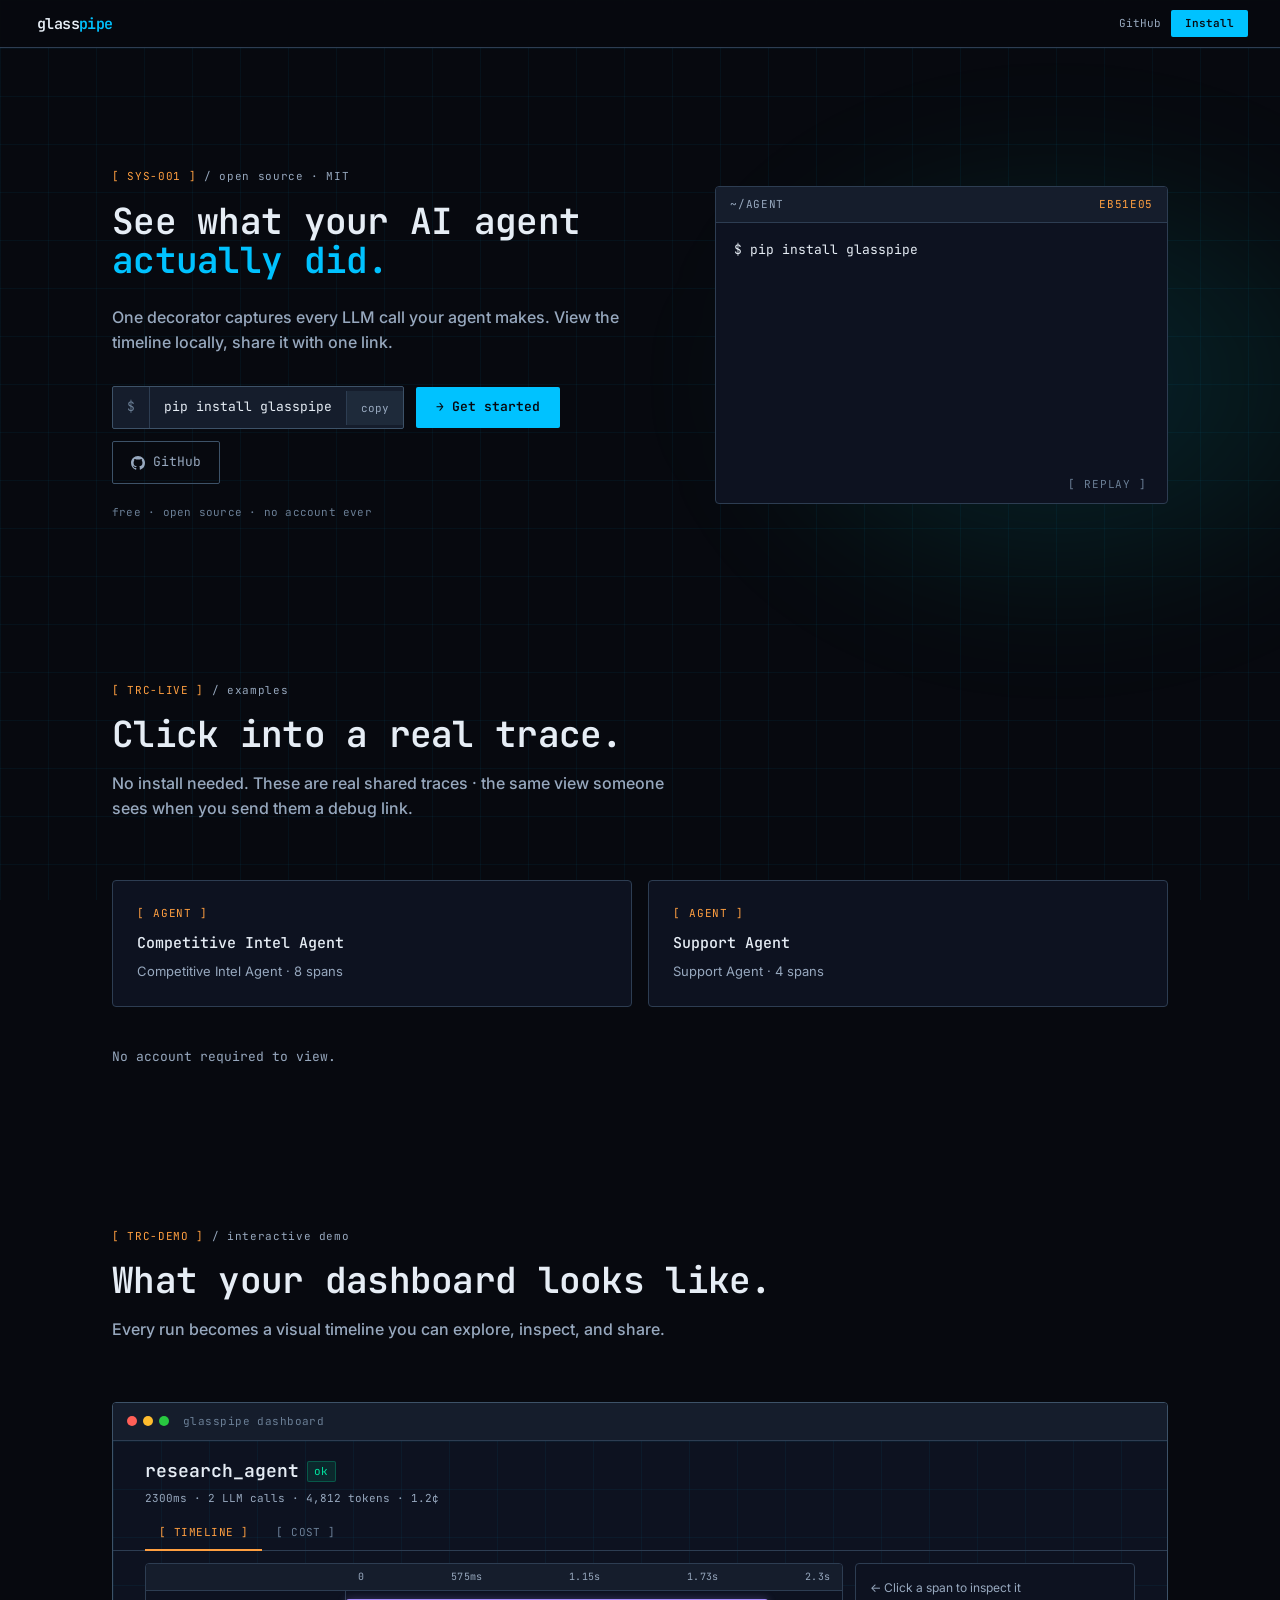
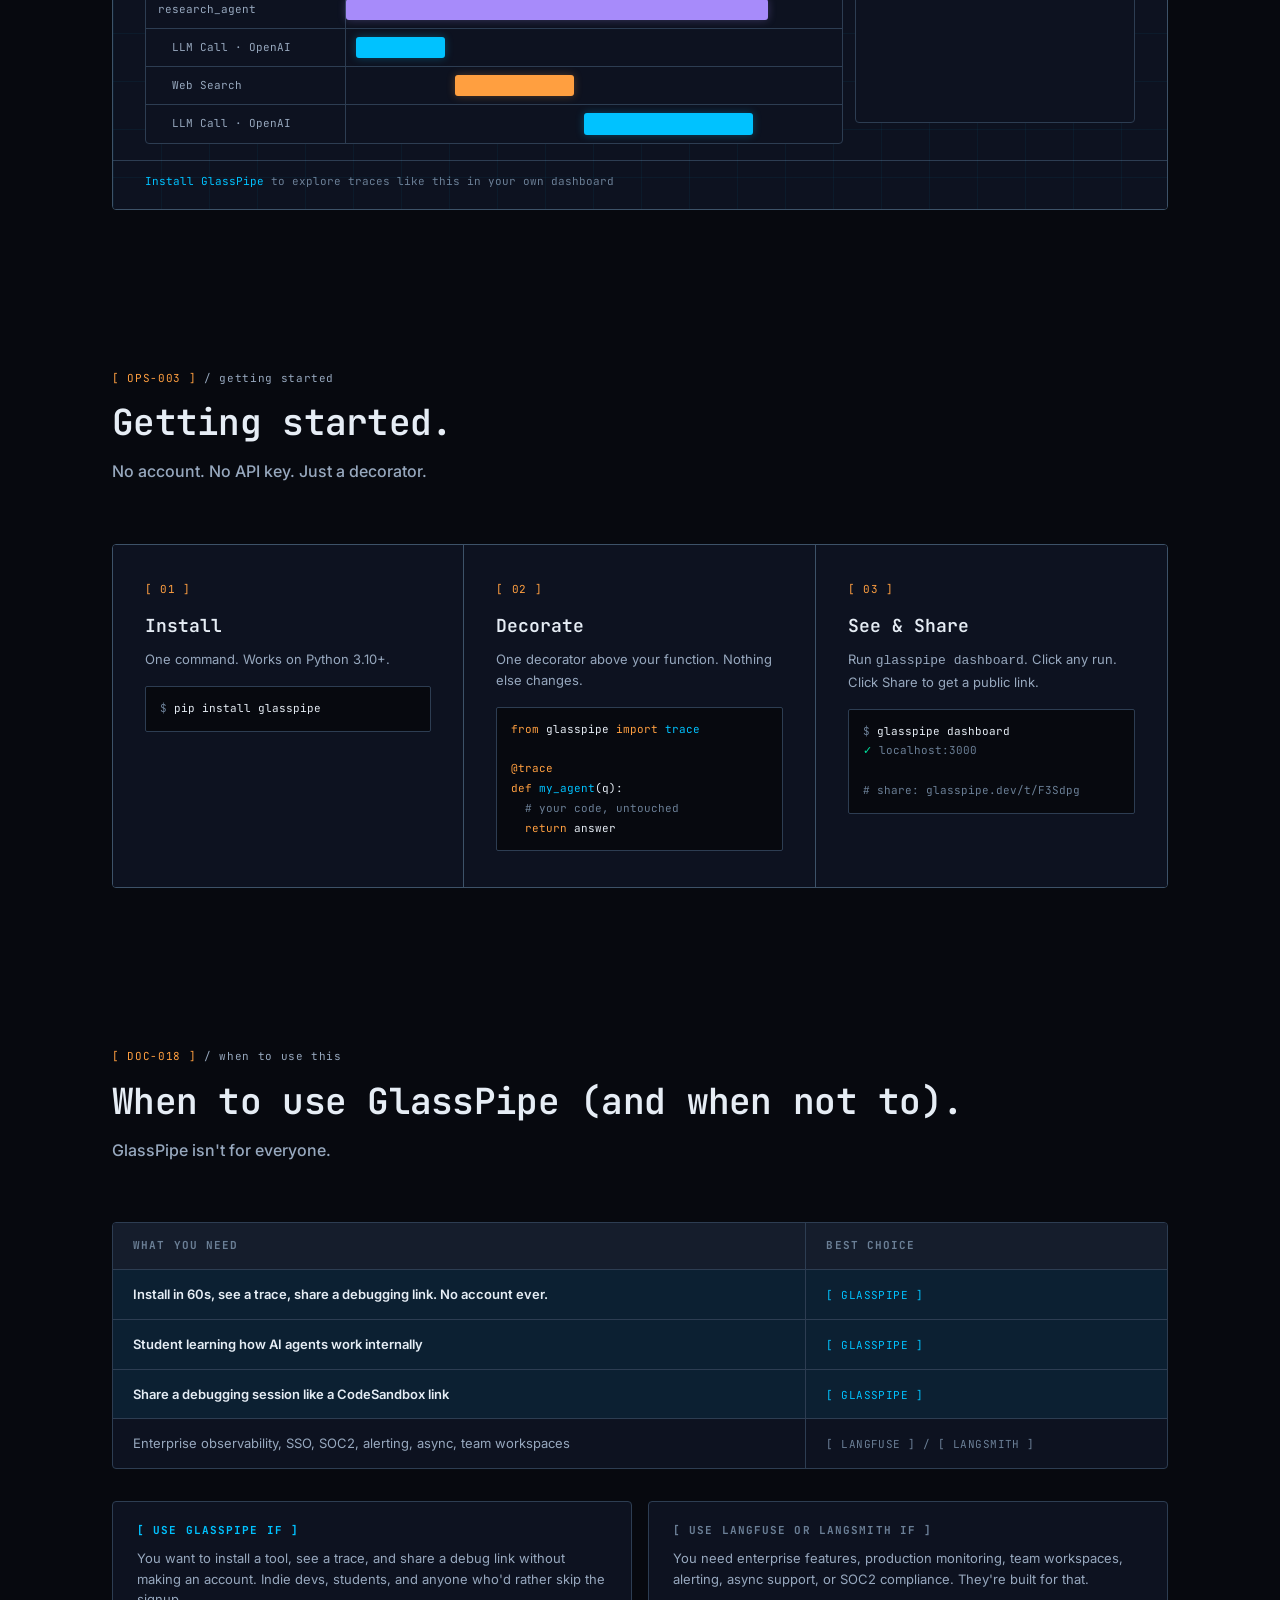
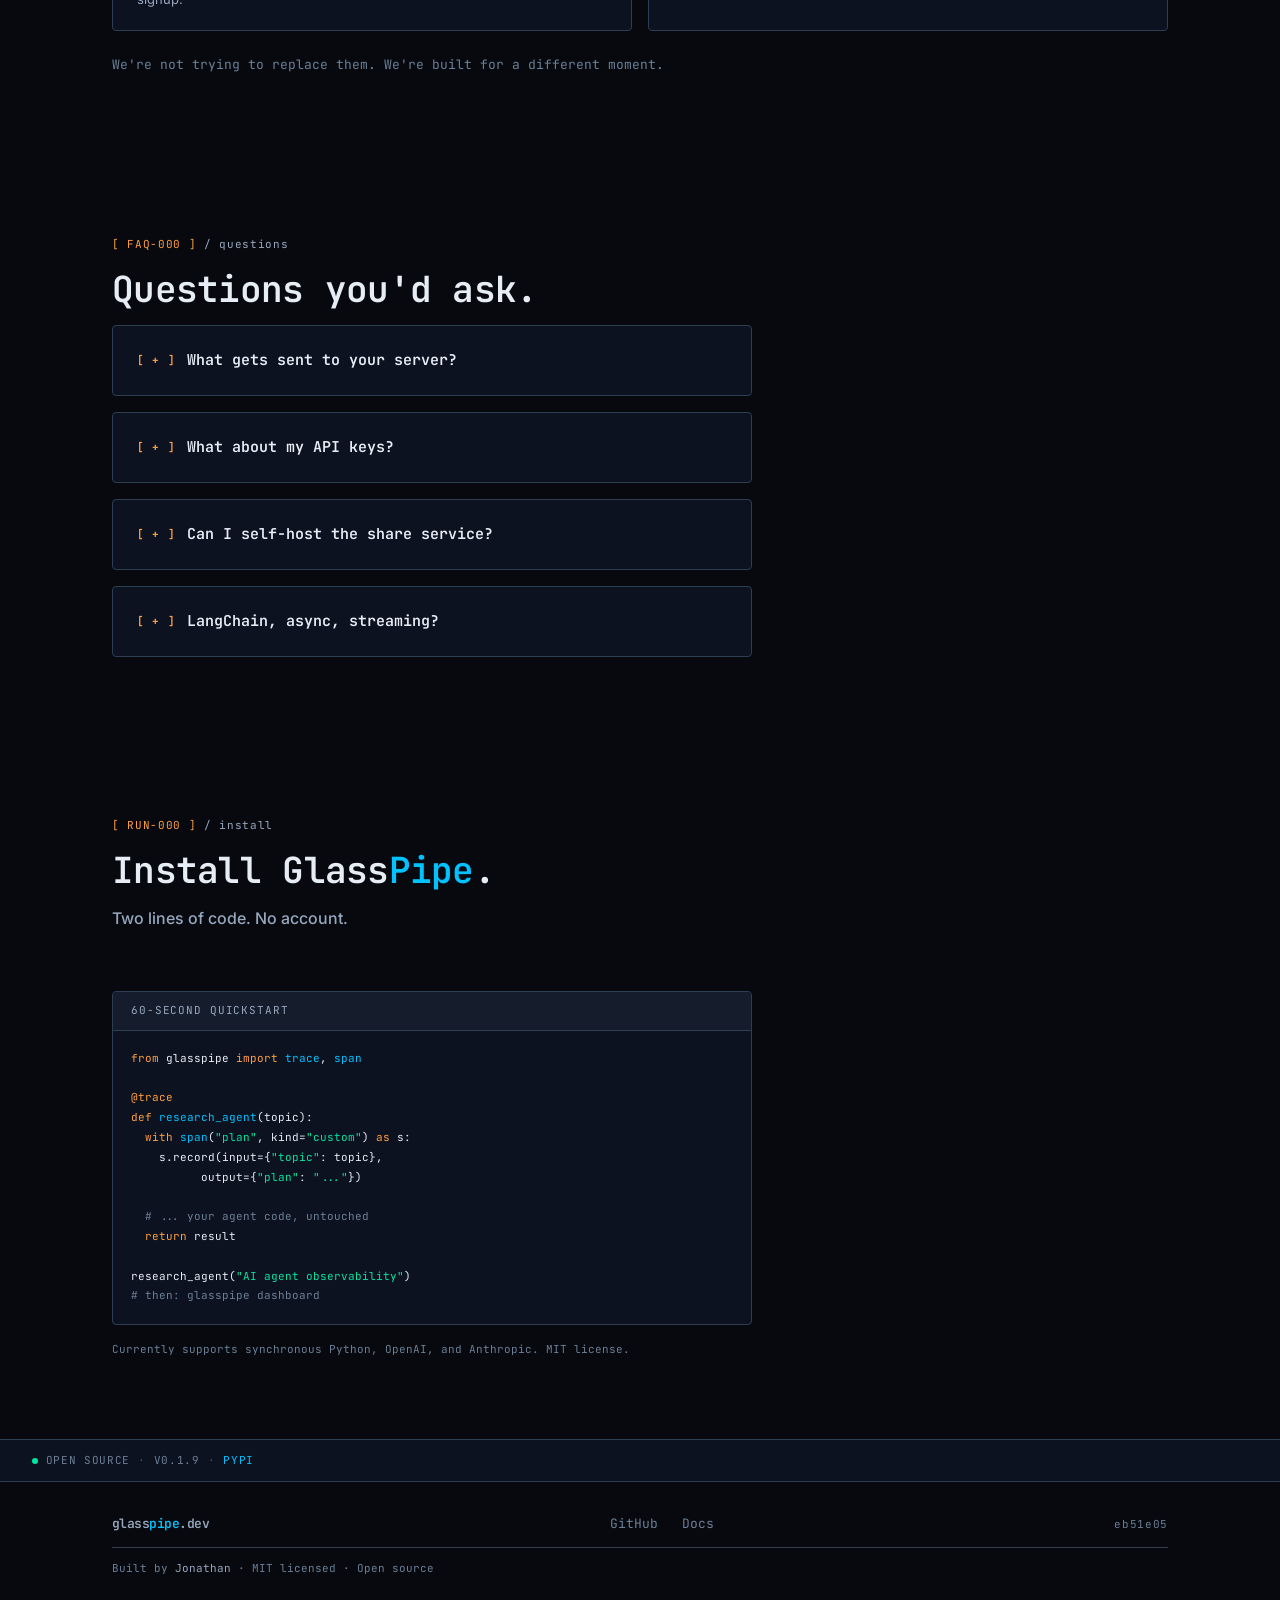
==== packages/web/index.html @ 2f172b2a "style(landing): FAQ accordion with click-to-reveal answers" ====
<!DOCTYPE html>
<html lang="en">
<head>
  <meta charset="UTF-8">
  <meta name="viewport" content="width=device-width, initial-scale=1.0">
  <meta name="theme-color" content="#07090f">
  <title>GlassPipe: The flight recorder for your AI agents</title>
  <meta name="description" content="One decorator captures every LLM call your agent makes. View the timeline locally, share it with one link.">
  <meta property="og:title" content="GlassPipe: The flight recorder for your AI agents">
  <meta property="og:description" content="One decorator captures every LLM call your agent makes. View the timeline locally, share it with one link. No account required.">
  <meta property="og:image" content="https://glasspipe.dev/og-image.png">
  <meta property="og:type" content="website">
  <meta property="og:url" content="https://glasspipe.dev">
  <meta name="twitter:card" content="summary_large_image">
  <meta name="twitter:image" content="https://glasspipe.dev/og-image.png">
  <meta name="twitter:title" content="GlassPipe: The flight recorder for your AI agents">
  <meta name="twitter:description" content="One decorator captures every LLM call your agent makes. View the timeline locally, share it with one link.">
  <link rel="icon" type="image/png" sizes="32x32" href="/favicon-32.png">
  <link rel="apple-touch-icon" sizes="180x180" href="/apple-touch-icon.png">
  <link rel="preconnect" href="https://fonts.googleapis.com">
  <link rel="preconnect" href="https://fonts.gstatic.com" crossorigin>
  <link href="https://fonts.googleapis.com/css2?family=JetBrains+Mono:wght@400;500;600&family=Inter:wght@400;500;600&display=swap" rel="stylesheet">
  <link rel="stylesheet" href="style.css">
</head>
<body>
<a href="#main-content" class="skip-link">Skip to content</a>

<!-- ── Topbar ──────────────────────────────────────────────── -->
<header class="topbar">
  <a href="https://glasspipe.dev" class="topbar-logo"><img src="/logo.png" alt="" class="topbar-logo-img"><span class="topbar-text">glass<span>pipe</span></span></a>
  <nav aria-label="Main">
    <a href="https://github.com/glasspipe/glasspipe" target="_blank" rel="noopener" class="topbar-link">GitHub</a>
    <a href="#get-started" class="topbar-cta">Install</a>
  </nav>
</header>

<!-- ── Main Content ────────────────────────────────────────── -->
<main id="main-content">

<!-- ── Hero ─────────────────────────────────────────────────── -->
<section class="hero">
  <div class="hero-glow"></div>
  <div class="hero-inner">
    <div class="hero-left">

      <div class="bracket-label"><span class="code">[ SYS-001 ]</span> <span class="label-text">/ open source &middot; MIT</span></div>

      <h1>See what your AI agent<br><span class="accent-action">actually did.</span></h1>

      <p class="sub">One decorator captures every LLM call your agent makes. View the timeline locally, share it with one link.</p>

      <div class="hero-actions">
        <div class="install-block">
          <span class="prompt">$</span>
          <span class="cmd">pip install glasspipe</span>
          <button class="copy-btn" onclick="copyInstall(this)">copy</button>
        </div>
        <a href="#get-started" class="btn-primary">&rarr; Get started</a>
        <a href="https://github.com/glasspipe/glasspipe" target="_blank" rel="noopener" class="btn-ghost">
          <svg aria-hidden="true" focusable="false" width="14" height="14" viewBox="0 0 16 16" fill="currentColor"><path d="M8 0C3.58 0 0 3.58 0 8c0 3.54 2.29 6.53 5.47 7.59.4.07.55-.17.55-.38 0-.19-.01-.82-.01-1.49-2.01.37-2.53-.49-2.69-.94-.09-.23-.48-.94-.82-1.13-.28-.15-.68-.52-.01-.53.63-.01 1.08.58 1.23.82.72 1.21 1.87.87 2.33.66.07-.52.28-.87.51-1.07-1.78-.2-3.64-.89-3.64-3.95 0-.87.31-1.59.82-2.15-.08-.2-.36-1.02.08-2.12 0 0 .67-.21 2.2.82.64-.18 1.32-.27 2-.27.68 0 1.36.09 2 .27 1.53-1.04 2.2-.82 2.2-.82.44 1.1.16 1.92.08 2.12.51.56.82 1.27.82 2.15 0 3.07-1.87 3.75-3.65 3.95.29.25.54.73.54 1.48 0 1.07-.01 1.93-.01 2.2 0 .21.15.46.55.38A8.013 8.013 0 0016 8c0-4.42-3.58-8-8-8z"/></svg>
          GitHub
        </a>
      </div>

      <p class="hero-footnote">free &middot; open source &middot; no account ever</p>

    </div>
    <div>

      <div class="terminal" id="hero-terminal" aria-label="GlassPipe demo terminal">
        <div class="terminal-bar">
          <span class="terminal-bar-path">~/agent</span>
          <span class="terminal-bar-meta">eb51e05</span>
        </div>
        <pre class="terminal-body" id="terminal-body"></pre>
        <span class="sr-only" id="terminal-summary" aria-live="polite"></span>
        <button class="terminal-replay" id="terminal-replay" type="button">[ REPLAY ]</button>
      </div>

    </div>
  </div>
</section>


<!-- ── Live Traces ──────────────────────────────────────────── -->
<section class="section" id="traces">
  <div class="container">
    <div class="bracket-label"><span class="code">[ TRC-LIVE ]</span> <span class="label-text">/ examples</span></div>
    <h2 class="section-title">Click into a real trace.</h2>
    <p class="section-sub">No install needed. These are real shared traces &middot; the same view someone sees when you send them a debug link.</p>

    <div class="trace-cards">
      <a href="https://glasspipe.dev/t/F3Sdpg" target="_blank" rel="noopener" class="trace-card">
        <div class="trace-card-kind">[ AGENT ]</div>
        <div class="trace-card-name">Competitive Intel Agent</div>
        <div class="trace-card-desc">Competitive Intel Agent &middot; 8 spans</div>
      </a>
      <a href="https://glasspipe.dev/t/pWvkVp" target="_blank" rel="noopener" class="trace-card">
        <div class="trace-card-kind">[ AGENT ]</div>
        <div class="trace-card-name">Support Agent</div>
        <div class="trace-card-desc">Support Agent &middot; 4 spans</div>
      </a>
    </div>
    <p class="section-caption">No account required to view.</p>
  </div>
</section>


<!-- ── Interactive Demo ──────────────────────────────────────── -->
<section class="section demo-section" id="demo">
  <div class="container">
    <div class="bracket-label"><span class="code">[ TRC-DEMO ]</span> <span class="label-text">/ interactive demo</span></div>
    <h2 class="section-title">What your dashboard looks like.</h2>
    <p class="section-sub">Every run becomes a visual timeline you can explore, inspect, and share.</p>

    <div class="demo-embed-wrap">
      <div class="demo-chrome">
        <span class="chrome-dot chrome-dot--red"></span>
        <span class="chrome-dot chrome-dot--yellow"></span>
        <span class="chrome-dot chrome-dot--green"></span>
        <span class="chrome-title">glasspipe dashboard</span>
      </div>
      <div class="demo-waterfall">

        <div class="demo-run-header">
          <div class="demo-run-title">
            <span class="demo-run-name">research_agent</span>
            <span class="demo-badge-ok">ok</span>
          </div>
          <div class="demo-run-meta mono dimmed">2300ms &middot; 2 LLM calls &middot; 4,812 tokens &middot; 1.2&cent;</div>
        </div>

        <div class="demo-tab-bar">
          <span class="demo-tab active" data-demo-tab="timeline">[ TIMELINE ]</span>
          <span class="demo-tab" data-demo-tab="cost">[ COST ]</span>
        </div>

        <div id="demo-tab-timeline" class="demo-tab-content active">
          <div class="demo-waterfall-timeline">
            <div class="waterfall-pane">
              <div class="ruler">
                <span>0</span><span>575ms</span><span>1.15s</span><span>1.73s</span><span>2.3s</span>
              </div>
              <div class="span-row" data-span="agent">
                <div class="span-label">research_agent</div>
                <div class="span-track">
                  <div class="span-bar kind-agent" style="left:0%;width:85%"></div>
                </div>
              </div>
              <div class="span-row" data-span="plan">
                <div class="span-label">&nbsp;&nbsp;LLM Call · OpenAI</div>
                <div class="span-track">
                  <div class="span-bar kind-llm" style="left:2%;width:18%"></div>
                </div>
              </div>
              <div class="span-row" data-span="search">
                <div class="span-label">&nbsp;&nbsp;Web Search</div>
                <div class="span-track">
                  <div class="span-bar kind-tool" style="left:22%;width:24%"></div>
                </div>
              </div>
              <div class="span-row" data-span="synthesize">
                <div class="span-label">&nbsp;&nbsp;LLM Call · OpenAI</div>
                <div class="span-track">
                  <div class="span-bar kind-llm" style="left:48%;width:34%"></div>
                </div>
              </div>
            </div>

            <div id="demo-detail" class="detail-pane demo-detail">
              <p class="detail-hint">&larr; Click a span to inspect it</p>
            </div>
          </div>
        </div>

        <div id="demo-tab-cost" class="demo-tab-content">
          <div class="demo-cost-wrap">
            <table class="demo-cost-table">
              <thead>
                <tr>
                  <th>Span</th>
                  <th>Model</th>
                  <th>In</th>
                  <th>Out</th>
                  <th>Duration</th>
                  <th>Cost</th>
                </tr>
              </thead>
              <tbody>
                <tr>
                  <td class="mono">plan</td>
                  <td class="mono">gpt-4o-mini</td>
                  <td class="mono">28</td>
                  <td class="mono">42</td>
                  <td class="mono">412ms</td>
                  <td class="mono">0.3&cent;</td>
                </tr>
                <tr>
                  <td class="mono">synthesize</td>
                  <td class="mono">gpt-4o-mini</td>
                  <td class="mono">95</td>
                  <td class="mono">38</td>
                  <td class="mono">655ms</td>
                  <td class="mono">0.9&cent;</td>
                </tr>
              </tbody>
              <tfoot>
                <tr>
                  <td colspan="2" class="mono">Totals</td>
                  <td class="mono">123</td>
                  <td class="mono">80</td>
                  <td class="mono"></td>
                  <td class="mono">1.2&cent;</td>
                </tr>
              </tfoot>
            </table>
          </div>
        </div>

        <div class="demo-placeholder-cta">
          <a href="#get-started" class="link-action">Install GlassPipe</a> to explore traces like this in your own dashboard
        </div>

      </div>
    </div>
  </div>
</section>


<!-- ── How it works ──────────────────────────────────────────── -->
<section class="section" id="how">
  <div class="container">
    <div class="bracket-label"><span class="code">[ OPS-003 ]</span> <span class="label-text">/ getting started</span></div>
    <h2 class="section-title">Getting started.</h2>
    <p class="section-sub">No account. No API key. Just a decorator.</p>

    <div class="steps">
      <div class="step">
        <div class="step-prefix">[ 01 ]</div>
        <div class="step-title">Install</div>
        <div class="step-desc">One command. Works on Python 3.10+.</div>
        <div class="step-code"><span class="text-dim">$ </span>pip install glasspipe</div>
      </div>
      <div class="step">
        <div class="step-prefix">[ 02 ]</div>
        <div class="step-title">Decorate</div>
        <div class="step-desc">One decorator above your function. Nothing else changes.</div>
        <div class="step-code">
          <span class="kw">from</span> glasspipe <span class="kw">import</span> <span class="fn">trace</span><br><br>
          <span class="dec">@trace</span><br>
          <span class="kw">def</span> <span class="fn">my_agent</span>(q):<br>
          &nbsp;&nbsp;<span class="com"># your code, untouched</span><br>
          &nbsp;&nbsp;<span class="kw">return</span> answer
        </div>
      </div>
      <div class="step">
        <div class="step-prefix">[ 03 ]</div>
        <div class="step-title">See &amp; Share</div>
        <div class="step-desc">Run <code>glasspipe dashboard</code>. Click any run. Click Share to get a public link.</div>
        <div class="step-code">
          <span class="text-dim">$ </span>glasspipe dashboard<br>
          <span class="text-status">&check; </span><span class="text-dim">localhost:3000</span><br><br>
          <span class="text-dim"># share: glasspipe.dev/t/F3Sdpg</span>
        </div>
      </div>
    </div>
  </div>
</section>


<!-- ── Honest Comparison ─────────────────────────────────────── -->
<section class="section" id="compare">
  <div class="container">
    <div class="bracket-label"><span class="code">[ DOC-018 ]</span> <span class="label-text">/ when to use this</span></div>
    <h2 class="section-title">When to use GlassPipe (and when not to).</h2>
    <p class="section-sub">GlassPipe isn't for everyone.</p>

    <div class="compare-wrap">
      <table class="compare-table">
        <thead>
          <tr>
            <th>What you need</th>
            <th>Best choice</th>
          </tr>
        </thead>
        <tbody>
          <tr class="highlight">
            <td><strong>Install in 60s, see a trace, share a debugging link. No account ever.</strong></td>
            <td><span class="pill gp">[ GLASSPIPE ]</span></td>
          </tr>
          <tr class="highlight">
            <td><strong>Student learning how AI agents work internally</strong></td>
            <td><span class="pill gp">[ GLASSPIPE ]</span></td>
          </tr>
          <tr class="highlight">
            <td><strong>Share a debugging session like a CodeSandbox link</strong></td>
            <td><span class="pill gp">[ GLASSPIPE ]</span></td>
          </tr>
          <tr>
            <td>Enterprise observability, SSO, SOC2, alerting, async, team workspaces</td>
            <td><span class="pill other">[ LANGFUSE ] / [ LANGSMITH ]</span></td>
          </tr>
        </tbody>
      </table>
    </div>

    <div class="compare-note">
      <div class="compare-note-block gp-note">
        <h4>[ USE GLASSPIPE IF ]</h4>
        You want to install a tool, see a trace, and share a debug link without making an account. Indie devs, students, and anyone who'd rather skip the signup.
      </div>
      <div class="compare-note-block other-note">
        <h4>[ USE LANGFUSE OR LANGSMITH IF ]</h4>
        You need enterprise features, production monitoring, team workspaces, alerting, async support, or SOC2 compliance. They're built for that.
      </div>
    </div>

    <p class="compare-closing">We're not trying to replace them. We're built for a different moment.</p>
  </div>
</section>


<!-- ── FAQ ──────────────────────────────────────────────────── -->
<section class="section" id="faq">
  <div class="container">
    <div class="bracket-label"><span class="code">[ FAQ-000 ]</span> <span class="label-text">/ questions</span></div>
    <h2 class="section-title">Questions you'd ask.</h2>

    <div class="faq-cards">
      <div class="faq-card">
        <button class="faq-card-q" type="button" aria-expanded="false">
          <span class="faq-card-toggle">[ + ]</span>
          What gets sent to your server?
        </button>
        <p class="faq-card-a">Nothing &middot; until you click Share. When you do, a preview shows exactly what's about to upload, and you can redact anything before confirming.</p>
      </div>
      <div class="faq-card">
        <button class="faq-card-q" type="button" aria-expanded="false">
          <span class="faq-card-toggle">[ + ]</span>
          What about my API keys?
        </button>
        <p class="faq-card-a">The pre-share preview scans for common secrets &middot; API keys, tokens, JWTs, emails &middot; and highlights them for redaction. You can add custom patterns via GLASSPIPE_REDACT_PATTERNS. Always review the preview yourself before confirming.</p>
      </div>
      <div class="faq-card">
        <button class="faq-card-q" type="button" aria-expanded="false">
          <span class="faq-card-toggle">[ + ]</span>
          Can I self-host the share service?
        </button>
        <p class="faq-card-a">Not in v1. The local dashboard runs entirely on your machine. Public share is hosted at glasspipe.dev.</p>
      </div>
      <div class="faq-card">
        <button class="faq-card-q" type="button" aria-expanded="false">
          <span class="faq-card-toggle">[ + ]</span>
          LangChain, async, streaming?
        </button>
        <p class="faq-card-a">Not in v1. Synchronous Python with raw OpenAI and Anthropic SDKs only. If you need more today, Langfuse and Phoenix are good options.</p>
      </div>
    </div>
  </div>
</section>


<!-- ── Get Started ───────────────────────────────────────────── -->
<section class="get-started-section" id="get-started">
  <div class="container">
    <div class="bracket-label"><span class="code">[ RUN-000 ]</span> <span class="label-text">/ install</span></div>
    <h2 class="section-title">Install Glass<span class="accent-action">Pipe</span>.</h2>
    <p class="section-sub">Two lines of code. No account.</p>

    <div class="quickstart-block">
      <div class="quickstart-header">60-second quickstart</div>
      <div class="quickstart-body">
        <span class="kw">from</span> glasspipe <span class="kw">import</span> <span class="fn">trace</span>, <span class="fn">span</span><br><br>
        <span class="dec">@trace</span><br>
        <span class="kw">def</span> <span class="fn">research_agent</span>(topic):<br>
        &nbsp;&nbsp;<span class="kw">with</span> <span class="fn">span</span>(<span class="str">"plan"</span>, kind=<span class="str">"custom"</span>) <span class="kw">as</span> s:<br>
        &nbsp;&nbsp;&nbsp;&nbsp;s.record(input={<span class="str">"topic"</span>: topic},<br>
        &nbsp;&nbsp;&nbsp;&nbsp;&nbsp;&nbsp;&nbsp;&nbsp;&nbsp;&nbsp;output={<span class="str">"plan"</span>: <span class="str">"..."</span>})<br><br>
        &nbsp;&nbsp;<span class="com"># ... your agent code, untouched</span><br>
        &nbsp;&nbsp;<span class="kw">return</span> result<br><br>
        research_agent(<span class="str">"AI agent observability"</span>)<br>
        <span class="com"># then: glasspipe dashboard</span>
      </div>
    </div>

    <p class="get-started-footnote">Currently supports synchronous Python, OpenAI, and Anthropic. MIT license.</p>
  </div>
</section>


</main>


<!-- ── Status Strip ───────────────────────────────────────────── -->
<div class="status-strip">
  <span class="status-item"><span class="status-dot"></span> OPEN SOURCE</span>
  <span class="status-sep">&middot;</span>
  <span class="status-item">v0.1.9</span>
  <span class="status-sep">&middot;</span>
  <span class="status-item"><a href="https://pypi.org/project/glasspipe/" target="_blank" rel="noopener" class="link-action">PyPI</a></span>
</div>


<!-- ── Footer ────────────────────────────────────────────────── -->
<footer>
  <div class="footer-inner">
    <div class="footer-row">
      <div class="footer-logo">glass<span>pipe</span>.dev</div>
      <div class="footer-links">
        <a href="https://github.com/glasspipe/glasspipe" target="_blank" rel="noopener">GitHub</a>
        <a href="https://github.com/glasspipe/glasspipe#readme" target="_blank" rel="noopener">Docs</a>
      </div>
      <span class="footer-build"><a href="https://github.com/glasspipe/glasspipe/commit/eb51e05">eb51e05</a></span>
    </div>
    <div class="footer-row">
      <div class="footer-by">Built by <a href="https://www.linkedin.com/in/yonatan-michelson" target="_blank" rel="noopener">Jonathan</a> &middot; MIT licensed &middot; Open source</div>
    </div>
  </div>
</footer>


<!-- ── Copy-to-clipboard helper ──────────────────────────────── -->
<script>
function copyInstall(btn) {
  var text = 'pip install glasspipe';
  var summary = document.getElementById('terminal-summary');
  if (navigator.clipboard) {
    navigator.clipboard.writeText(text).then(function () {
      btn.textContent = 'copied';
      btn.classList.add('copied');
      btn.setAttribute('aria-label', 'Copied!');
      if (summary) summary.textContent = 'Install command copied';
      setTimeout(function () {
        btn.textContent = 'copy';
        btn.classList.remove('copied');
        btn.setAttribute('aria-label', 'Copy install command');
      }, 2000);
    });
  } else {
    var ta = document.createElement('textarea');
    ta.value = text;
    document.body.appendChild(ta);
    ta.select();
    document.execCommand('copy');
    document.body.removeChild(ta);
    btn.textContent = 'copied';
    btn.classList.add('copied');
    btn.setAttribute('aria-label', 'Copied!');
    if (summary) summary.textContent = 'Install command copied';
    setTimeout(function () {
      btn.textContent = 'copy';
      btn.classList.remove('copied');
      btn.setAttribute('aria-label', 'Copy install command');
    }, 2000);
  }
}
</script>

<!-- ── Hero terminal animation ──────────────────────────────── -->
<script>
(function(){
  var body = document.getElementById('terminal-body');
  var replay = document.getElementById('terminal-replay');
  var root = document.getElementById('hero-terminal');
  if (!body || !root) return;

  var reduce = window.matchMedia('(prefers-reduced-motion: reduce)').matches;

  var seq = [
    { t: 'cmd',  s: '$ pip install glasspipe' },
    { t: 'wait', ms: 450 },
    { t: 'out',  s: '  Installing... done', cls: 'out-dim' },
    { t: 'wait', ms: 600 },
    { t: 'out',  s: '' },
    { t: 'cmd',  s: '$ python my_agent.py' },
    { t: 'wait', ms: 350 },
    { t: 'out',  s: '  \u25CF tracing research_agent...', cls: 'out-status' },
    { t: 'wait', ms: 350 },
    { t: 'out',  s: '  \u251C\u2500 openai.chat       412ms  $0.004', cls: 'out-dim' },
    { t: 'wait', ms: 220 },
    { t: 'out',  s: '  \u251C\u2500 tool: web_search  562ms', cls: 'out-dim' },
    { t: 'wait', ms: 220 },
    { t: 'out',  s: '  \u2514\u2500 openai.chat       655ms  $0.008', cls: 'out-dim' },
    { t: 'wait', ms: 500 },
    { t: 'out',  s: '' },
    { t: 'out',  s: '  \u2713 done in 2.3s \u00B7 1.2\u00A2', cls: 'out-ok' },
    { t: 'wait', ms: 250 },
    { t: 'link', s: '  \u2192 glasspipe.dev/t/F3Sdpg',
      href: 'https://glasspipe.dev/t/F3Sdpg' }
  ];

  var token = 0;
  function sleep(ms) { return new Promise(function(r){ setTimeout(r, ms); }); }

  function makeLine(cls) {
    var el = document.createElement('span');
    el.className = 'tline' + (cls ? ' ' + cls : '');
    body.appendChild(el);
    return el;
  }

  async function typeInto(el, txt, t) {
    for (var i = 0; i < txt.length; i++) {
      if (t !== token) return;
      el.textContent += txt[i];
      await sleep(22 + Math.random() * 18);
    }
    el.appendChild(document.createTextNode('\n'));
  }

  function fadeIn(el) {
    el.style.opacity = '0';
    requestAnimationFrame(function(){
      el.style.transition = 'opacity 200ms ease';
      el.style.opacity = '1';
    });
  }

  async function play() {
    token++;
    var t = token;
    body.innerHTML = '';
    await sleep(1500);

    if (reduce) {
      seq.forEach(function(item){
        if (item.t === 'wait') return;
        if (item.t === 'link') {
          var a = document.createElement('a');
          a.className = 'tline tline-link';
          a.href = item.href;
          a.target = '_blank';
          a.rel = 'noopener';
          a.textContent = item.s + '\n';
          body.appendChild(a);
        } else {
          var el = makeLine(item.cls);
          el.textContent = item.s + '\n';
        }
      });
      return;
    }

    for (var i = 0; i < seq.length; i++) {
      if (t !== token) return;
      var item = seq[i];
      if (item.t === 'wait') {
        await sleep(item.ms);
      } else if (item.t === 'cmd') {
        var el = makeLine('tline-cmd');
        await typeInto(el, item.s, t);
      } else if (item.t === 'out') {
        var el2 = makeLine(item.cls || 'out-dim');
        el2.textContent = item.s + '\n';
        fadeIn(el2);
      } else if (item.t === 'link') {
        var a = document.createElement('a');
        a.className = 'tline tline-link';
        a.href = item.href;
        a.target = '_blank';
        a.rel = 'noopener';
        a.textContent = item.s + '\n';
        body.appendChild(a);
        fadeIn(a);
      }
    }

    if (t === token) {
      var cur = document.createElement('span');
      cur.className = 'cursor';
      body.appendChild(cur);
    }
  }

  if (replay) replay.addEventListener('click', function(){ play(); });

  if ('IntersectionObserver' in window) {
    var io = new IntersectionObserver(function(entries){
      entries.forEach(function(e){
        if (e.isIntersecting) { play(); io.disconnect(); }
      });
    }, { threshold: 0.25 });
    io.observe(root);
  } else {
    play();
  }
})();
</script>

<script>
(function(){
  if (!('IntersectionObserver' in window)) return;
  var reduce = window.matchMedia('(prefers-reduced-motion: reduce)').matches;

  var labels = document.querySelectorAll('.bracket-label');

  labels.forEach(function(label) {
    var code = label.querySelector('.code');
    if (!code) return;
    var fullText = code.textContent;

    if (reduce) return;

    code.textContent = '';
    code.style.visibility = 'hidden';

    var io = new IntersectionObserver(function(entries) {
      entries.forEach(function(e) {
        if (!e.isIntersecting) return;
        io.disconnect();

        code.style.visibility = 'visible';
        var i = 0;
        var interval = setInterval(function() {
          code.textContent += fullText[i];
          i++;
          if (i >= fullText.length) clearInterval(interval);
        }, 35);
      });
    }, { threshold: 0.8 });

    io.observe(label);
  });
})();
</script>

<!-- ── Demo tab switching ──────────────────────────────── -->
<script>
(function(){
  var tabs = document.querySelectorAll('.demo-tab[data-demo-tab]');
  tabs.forEach(function(tab) {
    tab.addEventListener('click', function() {
      tabs.forEach(function(t) { t.classList.remove('active'); });
      tab.classList.add('active');
      document.querySelectorAll('.demo-tab-content').forEach(function(c) { c.classList.remove('active'); });
      document.getElementById('demo-tab-' + tab.dataset.demoTab).classList.add('active');
    });
  });
})();
</script>

<!-- ── Demo waterfall interactivity ──────────────────────── -->
<script>
(function(){
  var panel = document.getElementById('demo-detail');
  if (!panel) return;

  var spans = {
    agent: {
      name: 'research_agent',
      kind: 'agent',
      kindLabel: 'AGENT',
      id: 'xK9m2qaP4nRb',
      duration: '2.3s',
      input: { "topic": "AI agent observability", "max_steps": 3 },
      output: { "result": "GlassPipe is an open-source Python SDK...", "steps_used": 3, "cost_usd": 0.012 }
    },
    plan: {
      name: 'plan',
      kind: 'llm',
      kindLabel: 'LLM',
      id: 'bT3v8jNq1wXc',
      duration: '412ms',
      model: 'gpt-4o-mini',
      input: { "messages": [{ "role": "user", "content": "Plan research on: AI agent observability" }] },
      output: { "content": "1. Define observability\n2. Survey tools\n3. Compare approaches", "tokens": { "prompt": 28, "completion": 42 } }
    },
    search: {
      name: 'web_search',
      kind: 'tool',
      kindLabel: 'TOOL',
      id: 'pL5w7yRz2kFm',
      duration: '562ms',
      input: { "query": "AI agent observability tools 2026", "limit": 5 },
      output: { "results": ["Langfuse", "LangSmith", "Helicone", "GlassPipe", "Arize Phoenix"], "count": 5 }
    },
    synthesize: {
      name: 'synthesize',
      kind: 'llm',
      kindLabel: 'LLM',
      id: 'qA8n4sHd9jYe',
      duration: '655ms',
      model: 'gpt-4o-mini',
      input: { "messages": [{ "role": "user", "content": "Synthesize findings into summary" }] },
      output: { "content": "Most tools require accounts. GlassPipe is the only zero-config option.", "tokens": { "prompt": 95, "completion": 38 }, "cost_usd": 0.004 }
    }
  };

  function esc(s) {
    return String(s).replace(/&/g,'&amp;').replace(/</g,'&lt;').replace(/>/g,'&gt;').replace(/"/g,'&quot;');
  }

  function renderDetail(key) {
    var sp = spans[key];
    if (!sp) return '<p class="detail-hint">Span not found</p>';

    var kindCls = 'kind-' + sp.kind;
    var html = '<div class="detail-header">' +
      '<span class="kind-dot ' + kindCls + '" style="font-size:10px">&#9679;</span>' +
      '<span style="font-family:var(--font-mono)">' + esc(sp.name) + '</span>' +
      '<span class="badge-kind ' + kindCls + '">' + sp.kindLabel + '</span>' +
      '</div>';

    html += '<dl class="detail-grid">';
    html += '<dt>kind</dt><dd style="font-family:var(--font-mono)">' + esc(sp.kind) + '</dd>';
    html += '<dt>span id</dt><dd style="font-family:var(--font-mono);color:var(--text-2)">' + esc(sp.id) + '</dd>';
    html += '<dt>duration</dt><dd style="font-family:var(--font-mono)">' + esc(sp.duration) + '</dd>';
    if (sp.model) html += '<dt>model</dt><dd style="font-family:var(--font-mono)">' + esc(sp.model) + '</dd>';

    html += '</dl>';

    if (sp.input !== null) {
      html += '<div class="detail-section">' +
        '<div class="detail-section-label">input</div>' +
        '<pre class="detail-json">' + esc(JSON.stringify(sp.input, null, 2)) + '</pre>' +
        '</div>';
    }
    if (sp.output !== null) {
      html += '<div class="detail-section">' +
        '<div class="detail-section-label">output</div>' +
        '<pre class="detail-json">' + esc(JSON.stringify(sp.output, null, 2)) + '</pre>' +
        '</div>';
    }

    html += '<button class="detail-close" onclick="demoDeselect()">&larr; back to overview</button>';

    return html;
  }

  var activeKey = null;

  window.demoDeselect = function() {
    activeKey = null;
    document.querySelectorAll('#demo .span-bar.active').forEach(function(b) { b.classList.remove('active'); });
    panel.innerHTML = '<p class="detail-hint">&larr; Click a span to inspect it</p>';
  };

  document.querySelectorAll('#demo .span-row').forEach(function(row) {
    row.addEventListener('click', function() {
      var key = this.dataset.span;
      var bar = this.querySelector('.span-bar');

      document.querySelectorAll('#demo .span-bar.active').forEach(function(b) { b.classList.remove('active'); });

      if (activeKey === key) {
        window.demoDeselect();
        return;
      }

      activeKey = key;
      bar.classList.add('active');
      panel.innerHTML = renderDetail(key);
    });
  });
})();
</script>

<!-- ── FAQ accordion toggle ──────────────────────────────── -->
<script>
(function(){
  document.querySelectorAll('.faq-card-q').forEach(function(btn){
    btn.addEventListener('click', function(){
      var card = btn.closest('.faq-card');
      var open = card.classList.toggle('open');
      btn.setAttribute('aria-expanded', open);
      var toggle = btn.querySelector('.faq-card-toggle');
      if (toggle) toggle.textContent = open ? '[ \u2212 ]' : '[ + ]';
    });
  });
})();
</script>

</body>
</html>
---- packages/web/style.css ----
@import url('styles/tokens.css');

*, *::before, *::after { box-sizing: border-box; margin: 0; padding: 0; }
html { scroll-behavior: smooth; }

a:focus-visible, button:focus-visible {
  outline: 2px solid var(--c-action);
  outline-offset: 2px;
}

.sr-only {
  position: absolute;
  width: 1px;
  height: 1px;
  padding: 0;
  margin: -1px;
  overflow: hidden;
  clip: rect(0,0,0,0);
  white-space: nowrap;
  border: 0;
}

.skip-link {
  position: absolute;
  top: -40px;
  left: 8px;
  background: var(--c-action);
  color: var(--bg);
  padding: 8px 16px;
  z-index: 200;
  font-family: var(--font-mono);
  font-size: 13px;
  font-weight: 600;
  text-decoration: none;
}
.skip-link:focus {
  top: 0;
}

body {
  background: var(--bg);
  color: var(--text);
  font-family: var(--font-body);
  font-weight: 400;
  line-height: 1.6;
  -webkit-font-smoothing: antialiased;
  overflow-x: hidden;
}

body::before {
  content: '';
  position: fixed;
  inset: 0;
  background-image:
    linear-gradient(var(--grid-color) 1px, transparent 1px),
    linear-gradient(90deg, var(--grid-color) 1px, transparent 1px);
  background-size: 48px 48px;
  pointer-events: none;
  z-index: 0;
}

.container {
  max-width: 1120px;
  margin: 0 auto;
  padding: 0 var(--gutter);
  position: relative;
  z-index: 1;
}

.mono { font-family: var(--font-mono); }
.dimmed { color: var(--text-2); }

.link-inherit { color: inherit; text-decoration: none; }
.link-action { color: var(--c-action); text-decoration: none; }
.link-action:hover { text-decoration: underline; }
.text-action { color: var(--c-action); }
.text-status { color: var(--c-status); }
.text-dim { color: var(--text-3); }


/* ================================================================
   SHARED WATERFALL COMPONENTS (matches dashboard/share viewer)
   ================================================================ */
.waterfall-pane {
  background: var(--bg-2);
  border: 1px solid var(--border);
  border-radius: var(--r-card);
  overflow: hidden;
}
.ruler {
  display: flex;
  justify-content: space-between;
  padding: 5px 12px 5px calc(200px + 12px);
  font-family: var(--font-mono);
  font-size: 10px;
  color: var(--text-2);
  background: var(--bg-3);
  border-bottom: 1px solid var(--border);
  letter-spacing: 0.02em;
}
.span-row {
  display: flex;
  align-items: center;
  height: 38px;
  border-bottom: 1px solid var(--border);
  transition: background 0.1s;
  cursor: pointer;
}
.span-row:last-child { border-bottom: none; }
.span-row:hover { background: rgba(255,255,255,0.02); }
.span-label {
  width: 200px;
  flex-shrink: 0;
  padding: 0 12px;
  font-size: 11px;
  color: var(--text-2);
  font-family: var(--font-mono);
  white-space: nowrap;
  overflow: hidden;
  text-overflow: ellipsis;
  border-right: 1px solid var(--border);
  height: 100%;
  display: flex;
  align-items: center;
}
.span-track {
  flex: 1;
  position: relative;
  height: 100%;
}
.span-bar {
  position: absolute;
  top: 8px;
  height: calc(100% - 16px);
  border-radius: var(--r-bar);
  cursor: pointer;
  transition: filter 0.12s, transform 0.1s, outline 0.1s;
  min-width: 4px;
}
.span-bar:hover {
  filter: brightness(1.25);
  transform: scaleY(1.08);
}
.span-bar.active {
  filter: brightness(1.3);
  outline: 2px solid rgba(255,255,255,0.25);
  outline-offset: 2px;
}
.kind-llm    { background: var(--c-action); box-shadow: var(--glow-action); }
.kind-tool   { background: var(--c-label);  box-shadow: var(--glow-label); }
.kind-custom { background: var(--c-status); box-shadow: var(--glow-status); }
.kind-agent  { background: var(--c-agent);  box-shadow: var(--glow-agent); }
.kind-error  { background: var(--c-error);  box-shadow: var(--glow-error); }
.kind-dot { font-size: 9px; }

.detail-pane {
  background: var(--bg-2);
  border: 1px solid var(--border);
  border-radius: var(--r-card);
  padding: 16px;
  min-height: 180px;
}
.detail-hint { font-size: 12px; color: var(--text-2); }
.detail-header {
  display: flex;
  align-items: center;
  gap: 8px;
  margin-bottom: 14px;
  font-size: 14px;
  font-weight: 500;
}
.detail-grid {
  display: grid;
  grid-template-columns: 80px 1fr;
  gap: 5px 10px;
  font-size: 12px;
  margin-bottom: 12px;
}
.detail-grid dt {
  color: var(--text-2);
  font-family: var(--font-mono);
  font-size: 11px;
  align-self: start;
  padding-top: 1px;
}
.detail-grid dd {
  font-family: var(--font-mono);
  overflow-wrap: break-word;
  font-size: 12px;
}
.detail-section { margin-top: 10px; }
.detail-section-label {
  font-family: var(--font-mono);
  font-size: 10px;
  text-transform: uppercase;
  letter-spacing: 0.08em;
  color: var(--text-2);
  margin-bottom: 5px;
}
.detail-json {
  background: var(--bg-3);
  border: 1px solid var(--border);
  border-radius: var(--r);
  padding: 10px 12px;
  font-family: var(--font-mono);
  font-size: 11px;
  color: var(--text);
  white-space: pre-wrap;
  overflow-wrap: break-word;
  max-height: 160px;
  overflow-y: auto;
  line-height: 1.6;
}
.detail-json::-webkit-scrollbar { width: 4px; }
.detail-json::-webkit-scrollbar-track { background: transparent; }
.detail-json::-webkit-scrollbar-thumb { background: var(--border-2); border-radius: 2px; }
.detail-close {
  display: inline-block;
  margin-top: 10px;
  font-family: var(--font-mono);
  font-size: 11px;
  color: var(--text-2);
  cursor: pointer;
  background: none;
  border: none;
  padding: 2px 0;
  transition: color 0.1s;
}
.detail-close:hover { color: var(--text); }
.badge {
  display: inline-block;
  padding: 2px 8px;
  border-radius: var(--r);
  font-family: var(--font-mono);
  font-size: 11px;
  font-weight: 500;
  text-transform: uppercase;
  letter-spacing: 0.06em;
}
.badge-ok      { background: var(--c-status-dim);  color: var(--c-status);  border: 1px solid var(--c-status-border); }
.badge-kind {
  font-family: var(--font-mono);
  font-size: 10px;
  padding: 1px 6px;
  border-radius: var(--r);
  text-transform: uppercase;
  letter-spacing: 0.06em;
}
.badge-kind.kind-llm   { background: var(--c-action-dim); color: var(--c-action); border: 1px solid var(--c-action-border); }
.badge-kind.kind-tool  { background: var(--c-label-dim);  color: var(--c-label);  border: 1px solid var(--c-label-border); }
.badge-kind.kind-agent { background: var(--c-agent-dim);  color: var(--c-agent);  border: 1px solid var(--c-agent-border); }


/* ================================================================
   BRACKET LABELS (replaces .tag pills)
   ================================================================ */
.bracket-label {
  font-family: var(--font-mono);
  font-size: 11px;
  letter-spacing: 0.06em;
  text-transform: none;
  margin-bottom: 16px;
}
.bracket-label .code {
  color: var(--c-label);
  text-transform: uppercase;
}
.bracket-label .label-text {
  color: var(--text-2);
  text-transform: none;
}


/* ================================================================
   TOPBAR
   ================================================================ */
.topbar {
  position: sticky;
  top: 0;
  z-index: 100;
  height: 48px;
  background: var(--topbar-bg);
  backdrop-filter: blur(12px);
  -webkit-backdrop-filter: blur(12px);
  border-bottom: 1px solid var(--border);
  display: flex;
  align-items: center;
  padding: 0 var(--gutter);
  gap: 10px;
}
.topbar nav {
  display: flex;
  align-items: center;
  gap: 10px;
  margin-left: auto;
}
.topbar-logo {
  display: flex;
  align-items: center;
  gap: 5px;
  font-family: var(--font-mono);
  font-size: 15px;
  font-weight: 600;
  color: var(--text);
  text-decoration: none;
  letter-spacing: -0.04em;
}
.topbar-logo-img {
  height: 22px;
  width: auto;
  border-radius: 2px;
}
.topbar-text { color: inherit; }
.topbar-logo .topbar-text span { color: var(--c-action); }
.topbar-link {
  font-family: var(--font-mono);
  font-size: var(--fs-xs);
  color: var(--text-2);
  text-decoration: none;
  transition: color 0.12s;
}
.topbar-link:hover { color: var(--c-action); }
.topbar-cta {
  padding: 5px 14px;
  background: var(--c-action);
  color: var(--bg);
  border: none;
  border-radius: var(--r);
  font-family: var(--font-mono);
  font-size: var(--fs-xs);
  font-weight: 600;
  text-decoration: none;
  white-space: nowrap;
}
.topbar-cta:hover {
  background: #1ad0ff;
}


/* ================================================================
   HERO — left-aligned with vertical guide line
   ================================================================ */
.hero {
  display: flex;
  flex-direction: column;
  justify-content: center;
  padding: 120px 0 80px;
  position: relative;
  z-index: 1;
}
.hero-glow {
  position: absolute;
  top: 15%;
  right: -10%;
  width: 700px;
  height: 500px;
  background: radial-gradient(ellipse at center,
    rgba(0,194,255,0.14) 0%,
    rgba(0,229,160,0.06) 50%,
    transparent 70%);
  filter: blur(60px);
  pointer-events: none;
}
.hero-inner {
  display: grid;
  grid-template-columns: 6fr 5fr;
  gap: 60px;
  align-items: center;
  max-width: 1120px;
  margin: 0 auto;
  padding: 0 var(--gutter);
}
.hero-left {
  padding-left: 0;
}

.hero h1 {
  font-family: var(--font-mono);
  font-size: var(--fs-xl);
  font-weight: 600;
  line-height: 1.1;
  letter-spacing: -0.02em;
  margin-bottom: 24px;
  color: var(--text);
}
.hero .sub {
  font-family: var(--font-body);
  font-size: 16px;
  font-weight: 500;
  line-height: 1.55;
  color: var(--text-2);
  max-width: 560px;
  margin-bottom: 32px;
}
.hero-actions {
  display: flex;
  align-items: center;
  gap: 12px;
  flex-wrap: wrap;
  margin-top: 32px;
}
.hero-footnote {
  font-size: var(--fs-xs);
  color: var(--text-3);
  font-family: var(--font-mono);
  letter-spacing: 0.02em;
  margin-top: 20px;
}


/* ================================================================
   TERMINAL
   ================================================================ */
.terminal {
  position: relative;
  background: var(--bg-2);
  border: 1px solid var(--border);
  border-radius: var(--r-card);
  font-family: var(--font-mono);
  font-size: 13px;
  line-height: 1.7;
  margin: 0;
  overflow: hidden;
}
.terminal-bar {
  display: flex;
  justify-content: space-between;
  align-items: center;
  padding: 8px 14px;
  background: var(--bg-3);
  border-bottom: 1px solid var(--border);
  font-size: var(--fs-xs);
  color: var(--text-3);
  letter-spacing: 0.06em;
  text-transform: uppercase;
}
.terminal-bar-path { color: var(--text-2); }
.terminal-bar-meta { color: var(--c-label); }
.terminal-body {
  padding: 16px 18px 22px;
  margin: 0;
  min-height: 280px;
  white-space: pre;
  overflow-x: auto;
  color: var(--text-2);
  font-family: var(--font-mono);
  font-size: 13px;
}
.terminal-body .tline { display: block; }
.terminal-body .tline-cmd { color: var(--text); }
.terminal-body .out-status { color: var(--c-label); }
.terminal-body .out-ok { color: var(--c-status); }
.terminal-body .out-dim { color: var(--text-2); }
.terminal-body .tline-link {
  color: var(--c-action);
  text-decoration: none;
  display: block;
}
.terminal-body .tline-link:hover { text-decoration: underline; }
.terminal-body .cursor {
  display: inline-block;
  width: 8px; height: 14px;
  background: var(--text);
  margin-left: 2px;
  vertical-align: text-bottom;
  animation: blink 1.05s steps(2, start) infinite;
}
@keyframes blink { to { visibility: hidden; } }
.terminal-replay {
  position: absolute;
  bottom: 8px;
  right: 12px;
  background: transparent;
  border: none;
  font-family: var(--font-mono);
  font-size: var(--fs-xs);
  color: var(--text-3);
  letter-spacing: 0.08em;
  cursor: pointer;
  padding: 4px 8px;
}
.terminal-replay:hover { color: var(--c-action); }
@media (prefers-reduced-motion: reduce) {
  .terminal-body .cursor { animation: none; }
  .status-dot { animation: none; }
}


/* ================================================================
   INSTALL BLOCK + BUTTONS
   ================================================================ */
.install-block {
  display: flex;
  align-items: center;
  background: var(--bg-3);
  border: 1px solid var(--border-2);
  border-radius: var(--r);
  overflow: hidden;
  transition: border-color 0.12s;
}
.install-block:hover { border-color: var(--c-action); }
.install-block .prompt {
  padding: 10px 14px;
  font-family: var(--font-mono);
  font-size: 13px;
  color: var(--text-3);
  border-right: 1px solid var(--border);
  user-select: none;
}
.install-block .cmd {
  padding: 10px 14px;
  font-family: var(--font-mono);
  font-size: 13px;
  color: var(--text);
}
.install-block .copy-btn {
  padding: 10px 14px;
  background: var(--bg-4);
  border: none;
  border-left: 1px solid var(--border);
  color: var(--text-2);
  font-family: var(--font-mono);
  font-size: var(--fs-xs);
  cursor: pointer;
}
.install-block .copy-btn:hover {
  background: var(--c-action-dim);
  color: var(--c-action);
}
.install-block .copy-btn.copied {
  color: var(--c-status);
}

.btn-primary {
  padding: 10px 20px;
  background: var(--c-action);
  color: var(--bg);
  border: none;
  border-radius: var(--r);
  font-family: var(--font-mono);
  font-size: 13px;
  font-weight: 600;
  text-decoration: none;
  white-space: nowrap;
}
.btn-primary:hover {
  background: #1ad0ff;
  box-shadow: 0 0 12px rgba(0,194,255,0.3);
}
.btn-ghost {
  padding: 10px 18px;
  background: transparent;
  border: 1px solid var(--border-2);
  border-radius: var(--r);
  color: var(--text-2);
  font-family: var(--font-mono);
  font-size: 13px;
  cursor: pointer;
  text-decoration: none;
  display: flex;
  align-items: center;
  gap: 8px;
}
.btn-ghost:hover { border-color: var(--c-action); color: var(--c-action); }


/* ================================================================
   SECTIONS (shared)
   ================================================================ */
.section {
  padding: 80px 0;
  position: relative;
  z-index: 1;
}
.section-title {
  font-family: var(--font-mono);
  font-size: var(--fs-xl);
  font-weight: 600;
  line-height: 1.1;
  letter-spacing: -0.02em;
  margin-bottom: 16px;
  color: var(--text);
}
.section-title .accent-action, .hero h1 .accent-action {
  font-weight: 600;
  font-style: normal;
  color: var(--c-action);
}
.section-sub {
  font-family: var(--font-body);
  font-size: 16px;
  font-weight: 500;
  line-height: 1.55;
  color: var(--text-2);
  max-width: 560px;
  margin: 0 0 60px;
}
.section-caption {
  margin-top: 40px;
  font-family: var(--font-mono);
  font-size: var(--fs-sm);
  color: var(--text-2);
}




/* ================================================================
   DEMO SECTION — Interactive mini-waterfall
   ================================================================ */

.demo-embed-wrap {
  margin: 0 auto;
  border-radius: var(--r-card);
  overflow: hidden;
  border: 1px solid var(--border-2);
}

.demo-chrome {
  display: flex;
  align-items: center;
  gap: 6px;
  padding: 10px 14px;
  background: var(--bg-3);
  border-bottom: 1px solid var(--border);
}
.chrome-dot {
  display: inline-block;
  width: 10px;
  height: 10px;
  border-radius: 50%;
}
.chrome-dot--red { background: #ff5f57; }
.chrome-dot--yellow { background: #febc2e; }
.chrome-dot--green { background: #28c840; }
.chrome-title {
  margin-left: 8px;
  font-family: var(--font-mono);
  font-size: 11px;
  color: var(--text-3);
  letter-spacing: 0.04em;
}

.demo-waterfall {
  background: var(--bg-2);
  padding: 0;
  position: relative;
}
.demo-waterfall::before {
  content: '';
  position: absolute;
  inset: 0;
  background-image:
    linear-gradient(var(--grid-color) 1px, transparent 1px),
    linear-gradient(90deg, var(--grid-color) 1px, transparent 1px);
  background-size: 48px 48px;
  pointer-events: none;
}

.demo-run-header {
  position: relative;
  padding: 16px var(--gutter) 0;
}
.demo-run-title {
  display: flex;
  align-items: center;
  gap: 8px;
  margin-bottom: 4px;
}
.demo-run-name {
  font-family: var(--font-mono);
  font-size: var(--fs-lg);
  font-weight: 600;
  color: var(--text);
}
.demo-badge-ok {
  font-family: var(--font-mono);
  font-size: var(--fs-xs);
  color: var(--c-status);
  background: var(--c-status-dim);
  border: 1px solid var(--c-status-border);
  border-radius: var(--r);
  padding: 1px 6px;
  letter-spacing: 0.04em;
}
.demo-run-meta {
  font-size: var(--fs-xs);
  margin-bottom: 8px;
}

.demo-tab-bar {
  position: relative;
  display: flex;
  gap: 0;
  padding: 0 var(--gutter);
  border-bottom: 1px solid var(--border);
  margin-bottom: 12px;
}
.demo-tab {
  font-family: var(--font-mono);
  font-size: var(--fs-xs);
  color: var(--text-3);
  padding: 8px 14px;
  letter-spacing: 0.04em;
  cursor: pointer;
  transition: color 0.15s;
}
.demo-tab:hover { color: var(--text-2); }
.demo-tab.active {
  color: var(--c-label);
  border-bottom: 2px solid var(--c-label);
  margin-bottom: -1px;
}
.demo-tab-content { display: none; position: relative; }
.demo-tab-content.active { display: block; }

.demo-cost-wrap {
  position: relative;
  padding: 0 var(--gutter) 16px;
}
.demo-cost-table {
  width: 100%;
  border-collapse: collapse;
  font-size: var(--fs-xs);
}
.demo-cost-table th {
  padding: 8px 10px;
  background: var(--bg-3);
  text-align: left;
  font-family: var(--font-mono);
  font-size: 10px;
  text-transform: uppercase;
  letter-spacing: 0.08em;
  color: var(--text-3);
  border-bottom: 1px solid var(--border);
}
.demo-cost-table td {
  padding: 8px 10px;
  border-bottom: 1px solid var(--border);
  color: var(--text-2);
}
.demo-cost-table tfoot td {
  border-top: 1px solid var(--border-2);
  border-bottom: none;
  color: var(--text);
  font-weight: 600;
}

.demo-waterfall-timeline {
  position: relative;
  display: grid;
  grid-template-columns: 1fr 280px;
  gap: 12px;
  align-items: start;
  padding: 0 var(--gutter) 16px;
}


.demo-detail {
  background: var(--bg-2);
  border: 1px solid var(--border);
  border-radius: var(--r-card);
  padding: 14px;
  min-height: 160px;
  font-size: 13px;
}

.demo-placeholder-cta {
  padding: 12px var(--gutter) 18px;
  font-family: var(--font-mono);
  font-size: var(--fs-xs);
  color: var(--text-3);
  border-top: 1px solid var(--border);
}

@media (max-width: 768px) {
  .demo-waterfall-timeline {
    grid-template-columns: 1fr;
  }
  .span-label { width: 120px; }
  .ruler { padding: 5px 12px 5px calc(120px + 12px); }
}


/* ================================================================
   REAL TRACES
   ================================================================ */
.trace-cards {
  display: grid;
  grid-template-columns: 1fr 1fr;
  gap: 16px;
}
.trace-card {
  display: block;
  padding: 24px;
  background: var(--bg-2);
  border: 1px solid var(--border);
  border-radius: var(--r-card);
  text-decoration: none;
  transition: border-color 0.12s, background 0.12s;
}
.trace-card:hover {
  border-color: var(--c-action);
  background: var(--bg-3);
}
.trace-card-kind {
  font-family: var(--font-mono);
  font-size: var(--fs-xs);
  text-transform: uppercase;
  letter-spacing: 0.08em;
  color: var(--c-label);
  margin-bottom: 8px;
}
.trace-card-name {
  font-family: var(--font-mono);
  font-size: var(--fs-md);
  font-weight: 500;
  color: var(--text);
  margin-bottom: 6px;
}
.trace-card-desc {
  font-size: var(--fs-sm);
  color: var(--text-2);
}


/* ================================================================
   FAQ CARDS
   ================================================================ */
.faq-cards {
  display: grid;
  grid-template-columns: 1fr;
  gap: 16px;
  max-width: 640px;
}
.faq-card {
  padding: 24px;
  background: var(--bg-2);
  border: 1px solid var(--border);
  border-radius: var(--r-card);
}
.faq-card-q {
  display: flex;
  align-items: center;
  gap: 12px;
  width: 100%;
  background: none;
  border: none;
  padding: 0;
  cursor: pointer;
  font-family: var(--font-mono);
  font-size: var(--fs-md);
  font-weight: 600;
  color: var(--text);
  text-align: left;
  line-height: 1.4;
  transition: color 0.12s;
}
.faq-card-q:hover { color: var(--c-action); }
.faq-card-toggle {
  flex-shrink: 0;
  font-family: var(--font-mono);
  font-size: var(--fs-xs);
  color: var(--c-label);
  letter-spacing: 0.06em;
}
.faq-card-a {
  display: none;
  font-size: var(--fs-sm);
  color: var(--text-2);
  line-height: 1.6;
  margin-top: 12px;
}
.faq-card.open .faq-card-a { display: block; }
.faq-card.open .faq-card-toggle { color: var(--c-action); }


/* ================================================================
   HOW IT WORKS
   ================================================================ */
.steps {
  display: grid;
  grid-template-columns: repeat(3, 1fr);
  gap: 0;
  border: 1px solid var(--border-2);
  border-radius: var(--r-card);
  overflow: hidden;
}
.step {
  background: var(--bg-2);
  padding: 36px 32px;
  border-right: 1px solid var(--border-2);
}
.step:last-child { border-right: none; }
.step-prefix {
  font-family: var(--font-mono);
  font-size: 11px;
  color: var(--c-label);
  letter-spacing: 0.06em;
  margin-bottom: 14px;
}
.step-title {
  font-family: var(--font-mono);
  font-size: var(--fs-lg);
  font-weight: 600;
  margin-bottom: 8px;
}
.step-desc {
  font-size: var(--fs-sm);
  color: var(--text-2);
  line-height: 1.6;
  margin-bottom: 16px;
}
.step-code {
  background: var(--bg);
  border: 1px solid var(--border);
  border-radius: var(--r);
  padding: 12px 14px;
  font-family: var(--font-mono);
  font-size: var(--fs-xs);
  line-height: 1.8;
  overflow-x: auto;
}
.step-code .kw { color: var(--c-label); }
.step-code .fn { color: var(--c-action); }
.step-code .dec { color: var(--c-label); }
.step-code .com { color: var(--text-3); }


/* ================================================================
   COMPARISON TABLE
   ================================================================ */
.compare-wrap {
  background: var(--bg-2);
  border: 1px solid var(--border);
  border-radius: var(--r-card);
  overflow-x: auto;
}
.compare-table {
  width: 100%;
  border-collapse: collapse;
}
.compare-table th {
  padding: 14px 20px;
  background: var(--bg-3);
  text-align: left;
  font-family: var(--font-mono);
  font-size: var(--fs-xs);
  text-transform: uppercase;
  letter-spacing: 0.1em;
  color: var(--text-3);
  border-bottom: 1px solid var(--border);
  border-right: 1px solid var(--border);
}
.compare-table th:last-child { border-right: none; }
.compare-table td {
  padding: 14px 20px;
  font-size: 13px;
  color: var(--text-2);
  border-bottom: 1px solid var(--border);
  border-right: 1px solid var(--border);
  vertical-align: top;
}
.compare-table td:last-child { border-right: none; }
.compare-table tr:last-child td { border-bottom: none; }
.compare-table tr.highlight td { background: rgba(0,194,255,0.08); }
.compare-table strong { color: var(--text); font-weight: 600; }

.pill {
  font-family: var(--font-mono);
  font-size: var(--fs-xs);
  letter-spacing: 0.04em;
}
.pill.gp { color: var(--c-action); }
.pill.other { color: var(--text-3); }

.compare-note {
  margin-top: 32px;
  display: grid;
  grid-template-columns: 1fr 1fr;
  gap: 16px;
}
.compare-note-block {
  padding: 20px 24px;
  background: var(--bg-2);
  border: 1px solid var(--border);
  border-radius: var(--r-card);
  font-size: var(--fs-sm);
  color: var(--text-2);
  line-height: 1.6;
}
.compare-note-block h4 {
  font-family: var(--font-mono);
  font-size: var(--fs-xs);
  text-transform: uppercase;
  letter-spacing: 0.1em;
  margin-bottom: 8px;
}
.compare-note-block.gp-note h4 { color: var(--c-action); }
.compare-note-block.other-note h4 { color: var(--text-3); }

.compare-closing {
  margin-top: 24px;
  font-size: var(--fs-sm);
  color: var(--text-3);
  font-family: var(--font-mono);
}


/* ================================================================
   GET STARTED
   ================================================================ */
.get-started-section {
  padding: 80px 0;
  position: relative;
  z-index: 1;
}

.quickstart-block {
  max-width: 640px;
  margin: 40px 0 0;
  background: var(--bg-2);
  border: 1px solid var(--border);
  border-radius: var(--r-card);
  overflow: hidden;
}
.quickstart-header {
  padding: 10px 18px;
  background: var(--bg-3);
  border-bottom: 1px solid var(--border);
  font-family: var(--font-mono);
  font-size: var(--fs-xs);
  color: var(--text-2);
  text-transform: uppercase;
  letter-spacing: 0.08em;
}
.quickstart-body {
  padding: 18px;
  font-family: var(--font-mono);
  font-size: var(--fs-xs);
  line-height: 1.8;
  overflow-x: auto;
}
.quickstart-body .kw { color: var(--c-label); }
.quickstart-body .fn { color: var(--c-action); }
.quickstart-body .dec { color: var(--c-label); }
.quickstart-body .str { color: var(--c-status); }
.quickstart-body .com { color: var(--text-3); }

.get-started-footnote {
  margin-top: 16px;
  font-size: var(--fs-xs);
  color: var(--text-3);
  font-family: var(--font-mono);
}


/* ================================================================
   STATUS STRIP
   ================================================================ */
.status-strip {
  border-top: 1px solid var(--border);
  background: var(--bg-2);
  padding: 12px var(--gutter);
  font-family: var(--font-mono);
  font-size: var(--fs-xs);
  color: var(--text-3);
  text-transform: uppercase;
  letter-spacing: 0.06em;
  display: flex;
  align-items: center;
  gap: 8px;
  flex-wrap: wrap;
  position: relative;
  z-index: 1;
}
.status-dot {
  display: inline-block;
  width: 6px;
  height: 6px;
  border-radius: 50%;
  background: var(--c-status);
}
.status-sep { color: var(--border-2); }
.status-item { white-space: nowrap; }


/* ================================================================
   FOOTER
   ================================================================ */
footer {
  border-top: 1px solid var(--border);
  padding: 32px 0;
  position: relative;
  z-index: 1;
}
.footer-inner {
  max-width: 1120px;
  margin: 0 auto;
  padding: 0 var(--gutter);
}
.footer-row {
  display: flex;
  justify-content: space-between;
  align-items: center;
  flex-wrap: wrap;
  gap: 16px;
}
.footer-row + .footer-row {
  margin-top: 12px;
  padding-top: 12px;
  border-top: 1px solid var(--border);
}
.footer-logo {
  font-family: var(--font-mono);
  font-size: var(--fs-sm);
  color: var(--text-2);
  font-weight: 600;
  letter-spacing: -0.04em;
}
.footer-logo span { color: var(--c-action); }
.footer-links { display: flex; gap: 24px; }
.footer-links a {
  font-size: var(--fs-sm);
  font-family: var(--font-mono);
  color: var(--text-3);
  text-decoration: none;
  transition: color 0.12s;
}
.footer-links a:hover { color: var(--c-action); }
.footer-by {
  font-size: var(--fs-xs);
  font-family: var(--font-mono);
  color: var(--text-3);
}
.footer-build {
  font-family: var(--font-mono);
  font-size: var(--fs-xs);
  color: var(--text-3);
  letter-spacing: 0.06em;
}
.footer-build a { color: inherit; text-decoration: none; }
.footer-build a:hover { color: var(--c-action); }
.footer-by a { color: var(--text-2); text-decoration: none; transition: color 0.12s; }
.footer-by a:hover { color: var(--c-action); }


/* ================================================================
   MOBILE
   ================================================================ */
@media (max-width: 768px) {
  .hero-inner { grid-template-columns: 1fr; gap: 40px; }
  .hero-right { order: 2; }
  .steps { grid-template-columns: 1fr; }
  .step { border-right: none; border-bottom: 1px solid var(--border-2); }
  .step:last-child { border-bottom: none; }
  .compare-table th,
  .compare-table td { padding: 10px 12px; font-size: 12px; }
  .compare-note { grid-template-columns: 1fr; }
  .trace-cards { grid-template-columns: 1fr; }
  .hero { padding: 80px 0 60px; }
  .container { padding: 0 20px; }
  .hero-left { padding-left: 0; }
  .topbar { padding: 0 16px; }
  .topbar nav .topbar-link { display: none; }
  .terminal { max-width: 100%; }
  .terminal-body { font-size: 12px; }
}

@media (max-width: 480px) {
  .hero-left { padding-left: 0; }
  .install-block { width: 100%; }
  .install-block .cmd { font-size: 12px; }
  .btn-primary, .btn-ghost { font-size: 12px; padding: 8px 14px; }
  .status-strip { font-size: 10px; gap: 6px; }
}
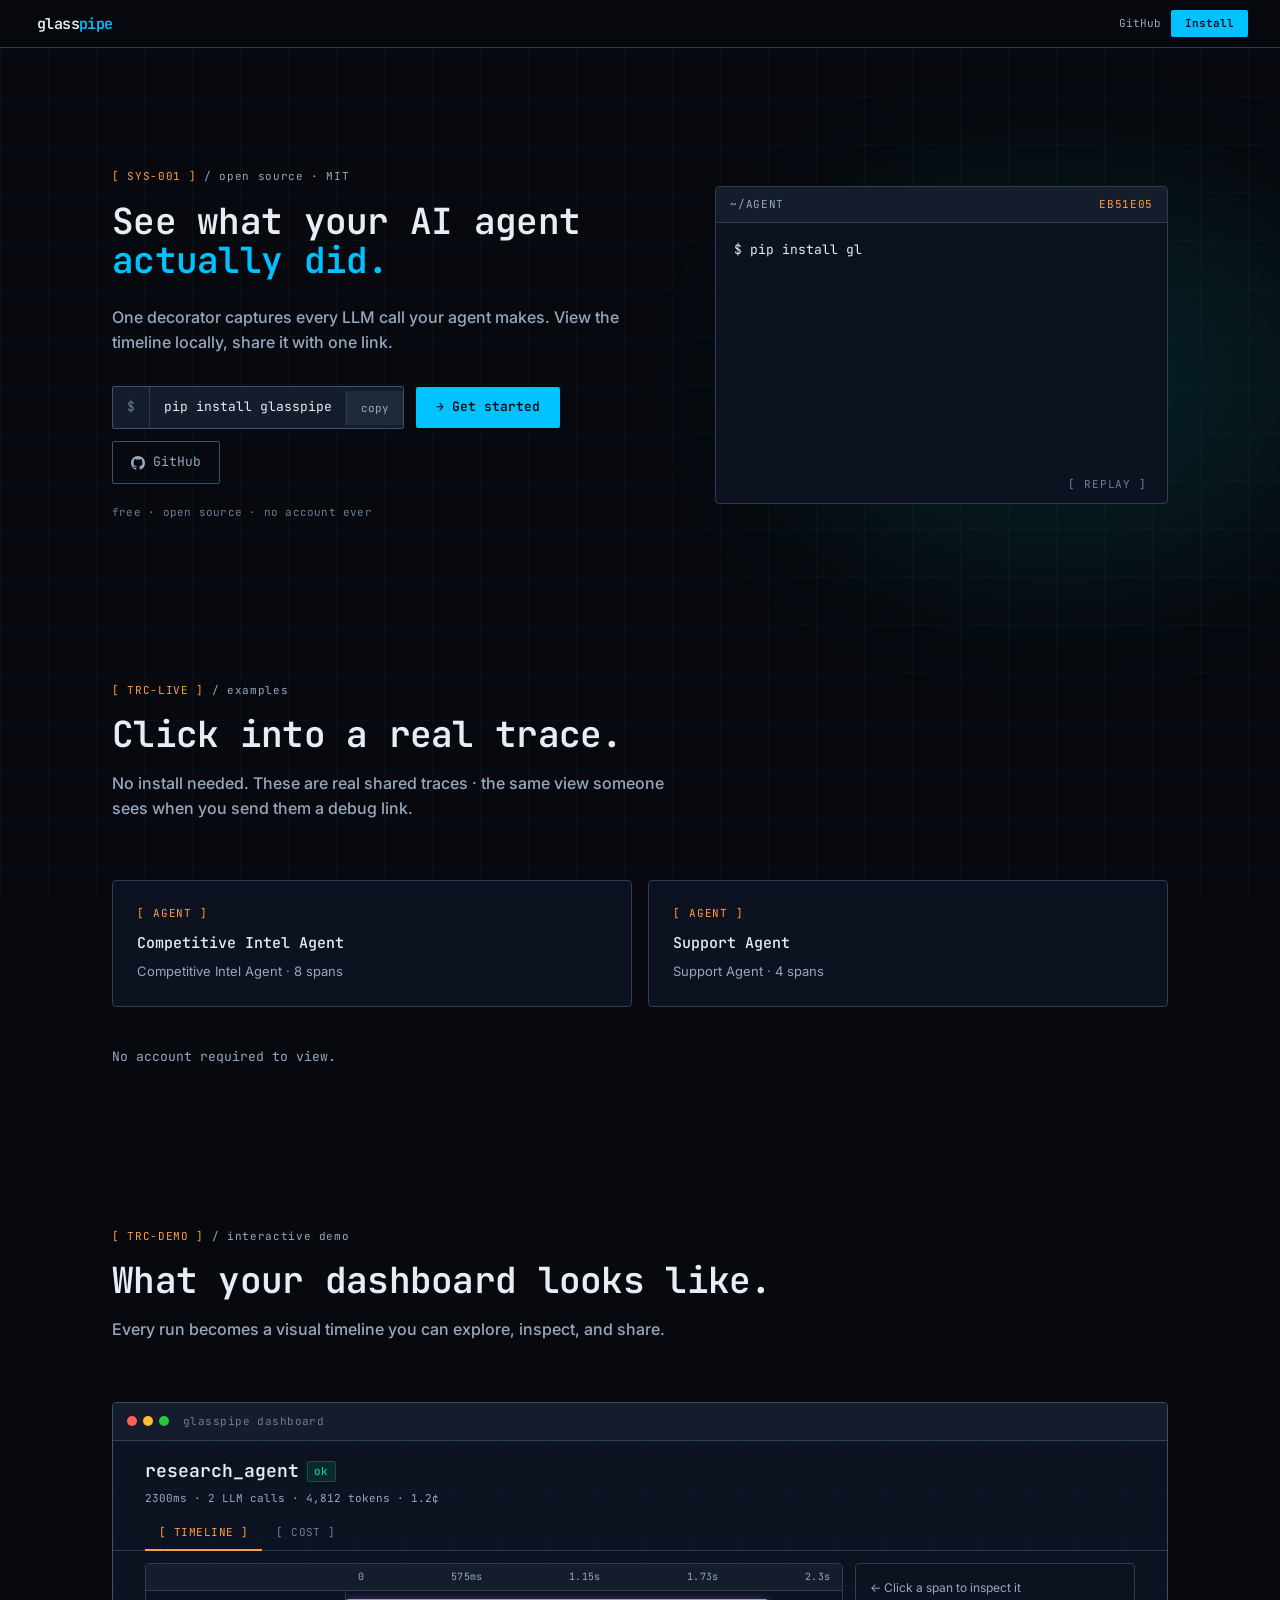
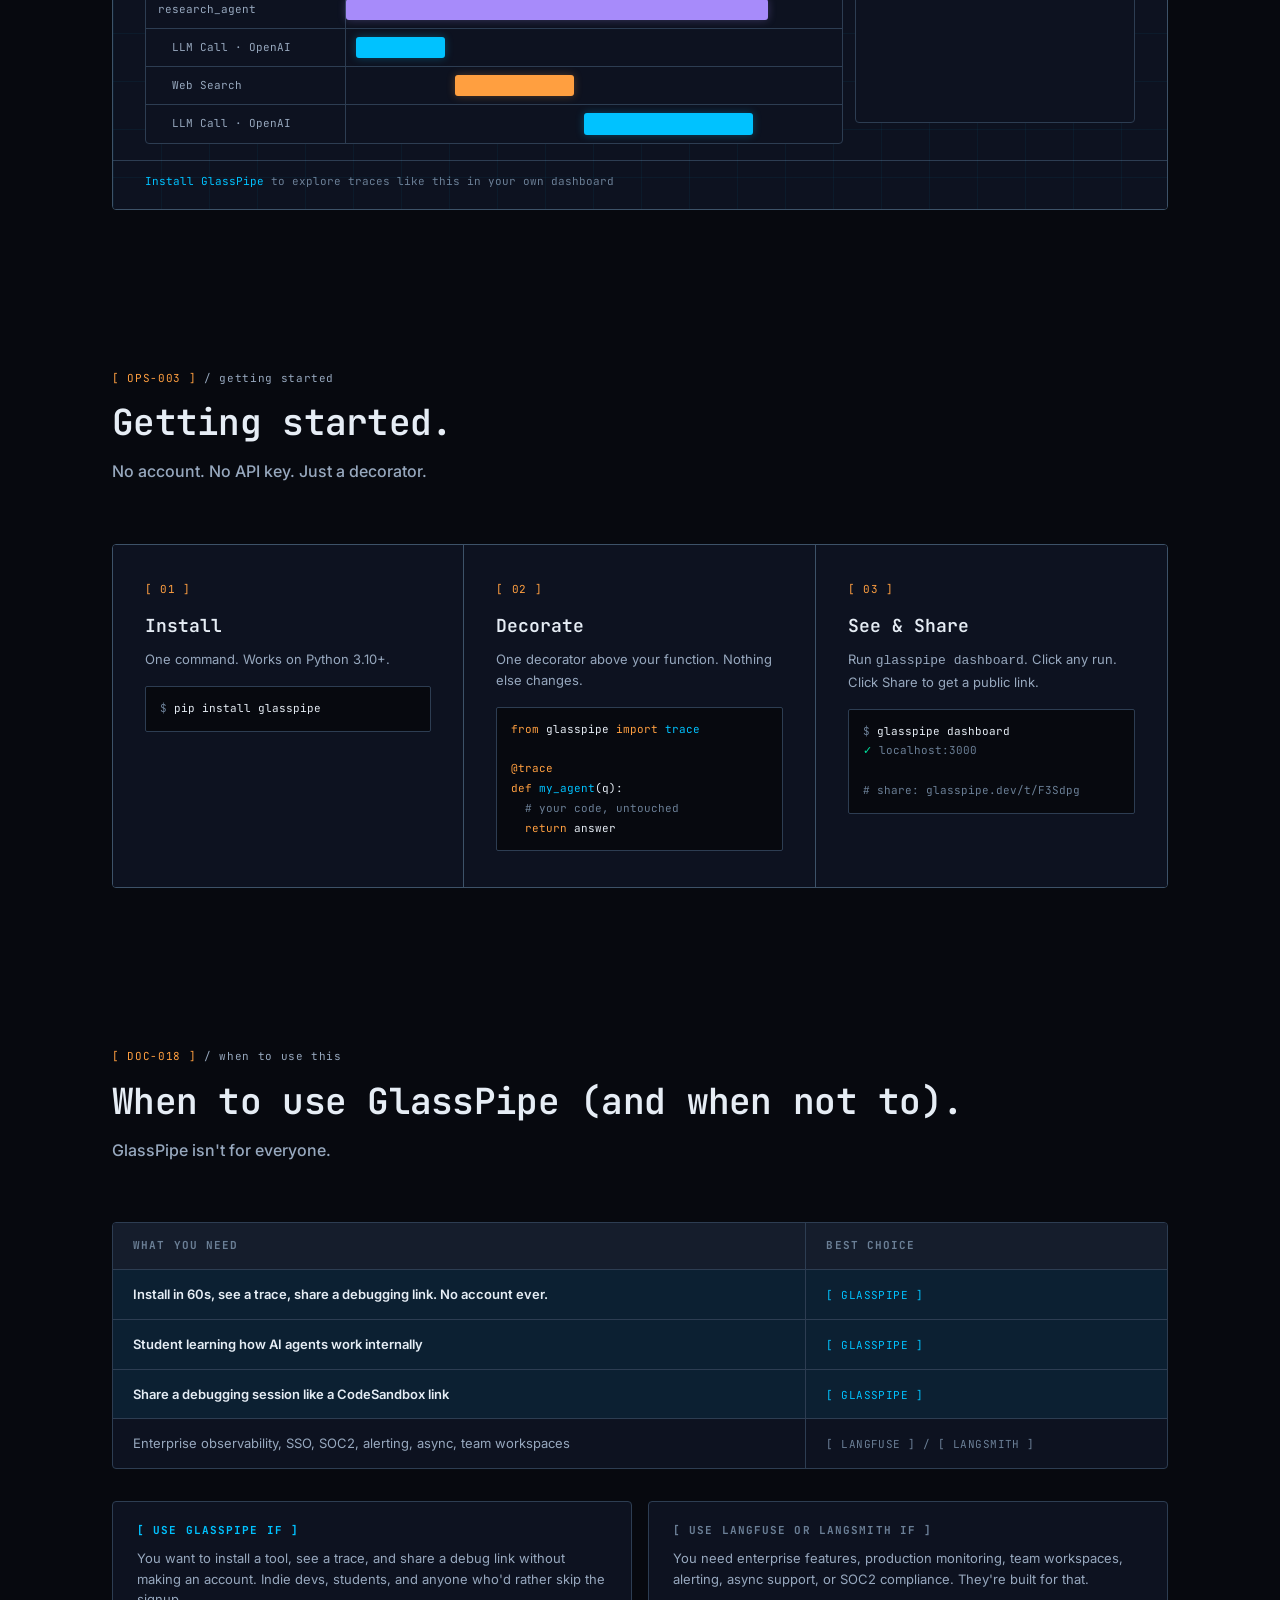
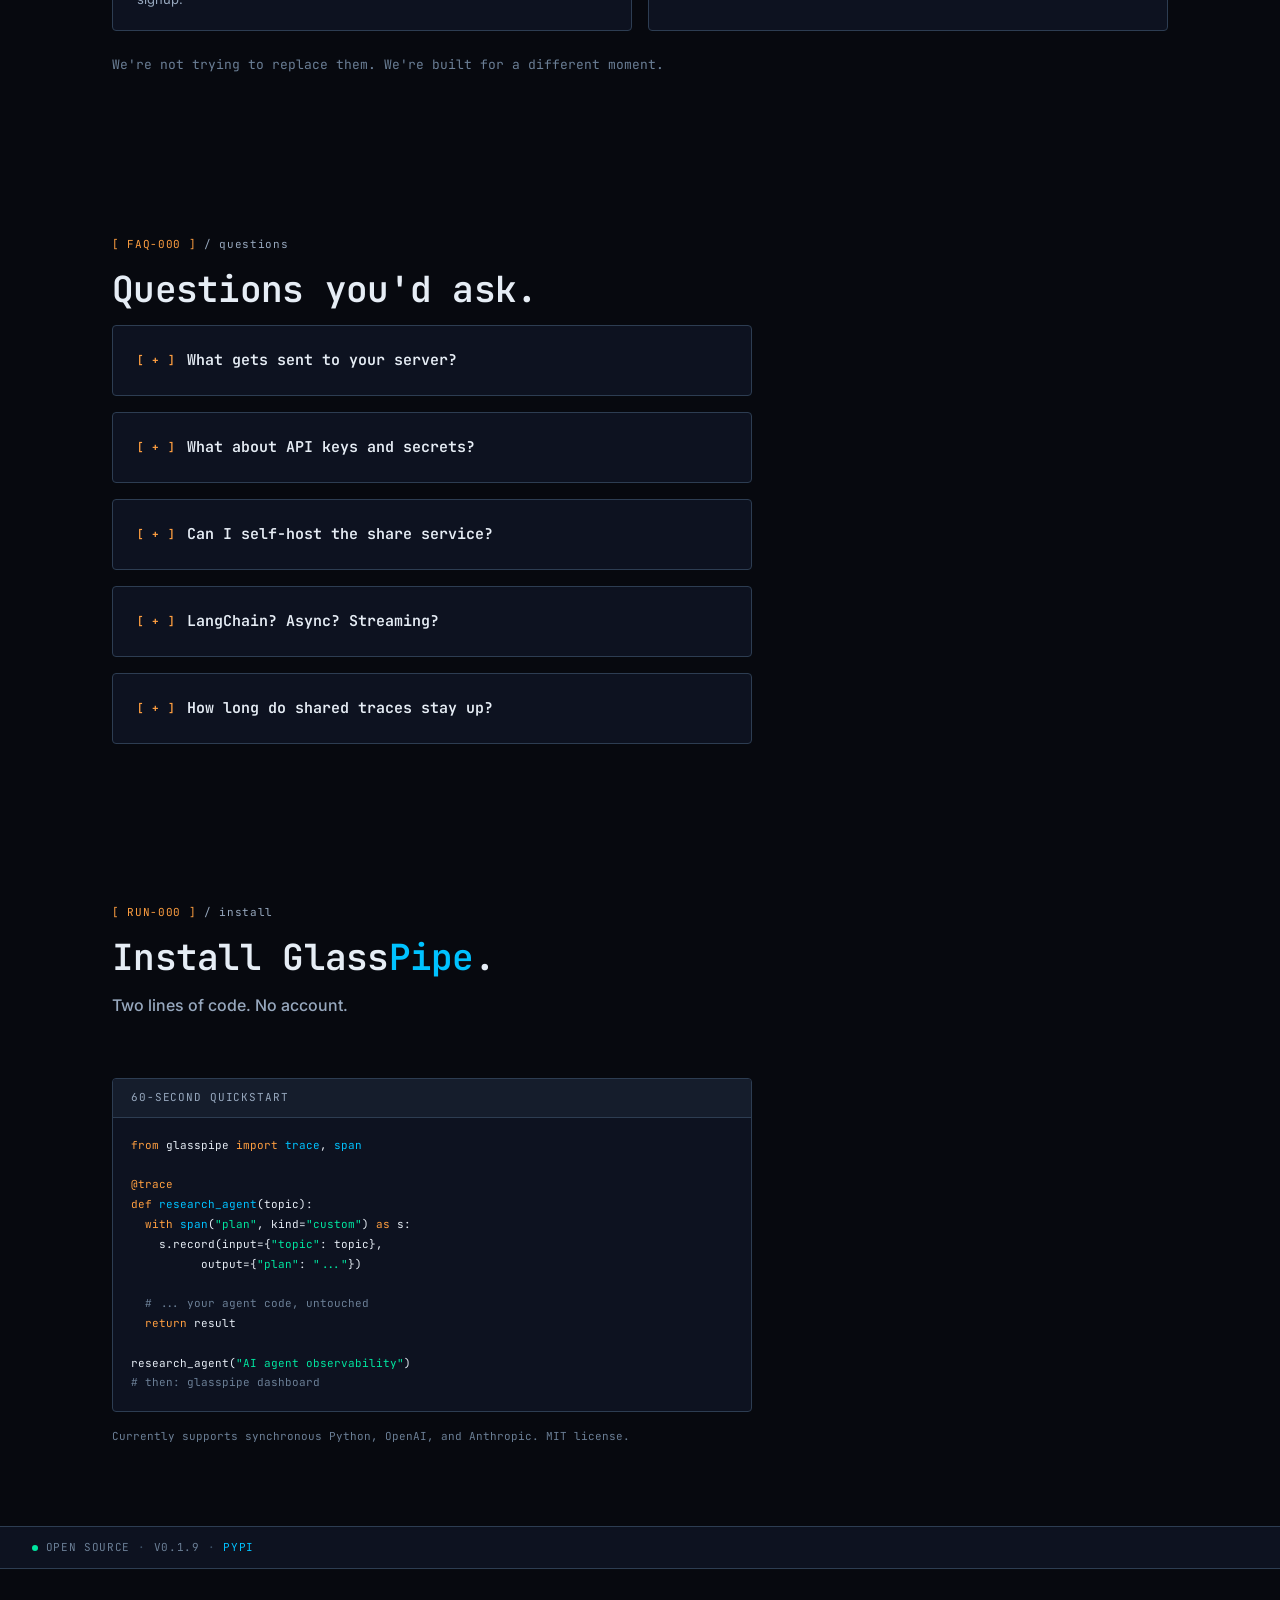
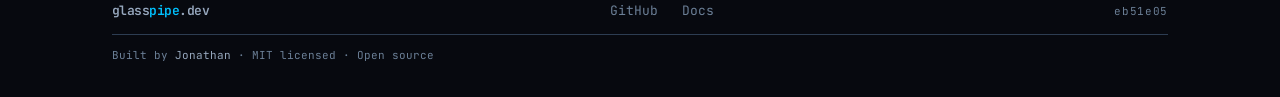
==== commit 2f8e0ad6: "content(landing): update FAQ copy with clearer answers and new trace expiry entry" ====
--- a/packages/web/index.html
+++ b/packages/web/index.html
@@ -332,28 +332,35 @@
           <span class="faq-card-toggle">[ + ]</span>
           What gets sent to your server?
         </button>
-        <p class="faq-card-a">Nothing &middot; until you click Share. When you do, a preview shows exactly what's about to upload, and you can redact anything before confirming.</p>
+        <p class="faq-card-a">Nothing. Not until you choose to share. When you click Share, you see an exact preview of what would upload. Redact anything, then confirm. If it looks wrong, just close it.</p>
       </div>
       <div class="faq-card">
         <button class="faq-card-q" type="button" aria-expanded="false">
           <span class="faq-card-toggle">[ + ]</span>
-          What about my API keys?
+          What about API keys and secrets?
         </button>
-        <p class="faq-card-a">The pre-share preview scans for common secrets &middot; API keys, tokens, JWTs, emails &middot; and highlights them for redaction. You can add custom patterns via GLASSPIPE_REDACT_PATTERNS. Always review the preview yourself before confirming.</p>
+        <p class="faq-card-a">The pre-share preview automatically scans for common secrets (API keys, tokens, JWTs, emails) and flags them before anything leaves your machine. You can add your own patterns via <code>GLASSPIPE_REDACT_PATTERNS</code>. But always eyeball the preview yourself. We catch the obvious stuff; you know your codebase.</p>
       </div>
       <div class="faq-card">
         <button class="faq-card-q" type="button" aria-expanded="false">
           <span class="faq-card-toggle">[ + ]</span>
           Can I self-host the share service?
         </button>
-        <p class="faq-card-a">Not in v1. The local dashboard runs entirely on your machine. Public share is hosted at glasspipe.dev.</p>
+        <p class="faq-card-a">Not in v1. The local dashboard runs entirely on your machine, no server involved. The public share service runs on <code>glasspipe.dev</code>. Self-hosting is on the roadmap if there's demand.</p>
       </div>
       <div class="faq-card">
         <button class="faq-card-q" type="button" aria-expanded="false">
           <span class="faq-card-toggle">[ + ]</span>
-          LangChain, async, streaming?
+          LangChain? Async? Streaming?
         </button>
-        <p class="faq-card-a">Not in v1. Synchronous Python with raw OpenAI and Anthropic SDKs only. If you need more today, Langfuse and Phoenix are good options.</p>
+        <p class="faq-card-a">Not in v1. GlassPipe focuses on synchronous Python with the raw OpenAI and Anthropic SDKs. If you're deep in LangChain or async today, Langfuse or Phoenix are good fits. We'd rather do one thing really well.</p>
+      </div>
+      <div class="faq-card">
+        <button class="faq-card-q" type="button" aria-expanded="false">
+          <span class="faq-card-toggle">[ + ]</span>
+          How long do shared traces stay up?
+        </button>
+        <p class="faq-card-a">Public traces expire after 30 days. You get a delete token when you share, use it to remove a trace early anytime. No account needed.</p>
       </div>
     </div>
   </div>
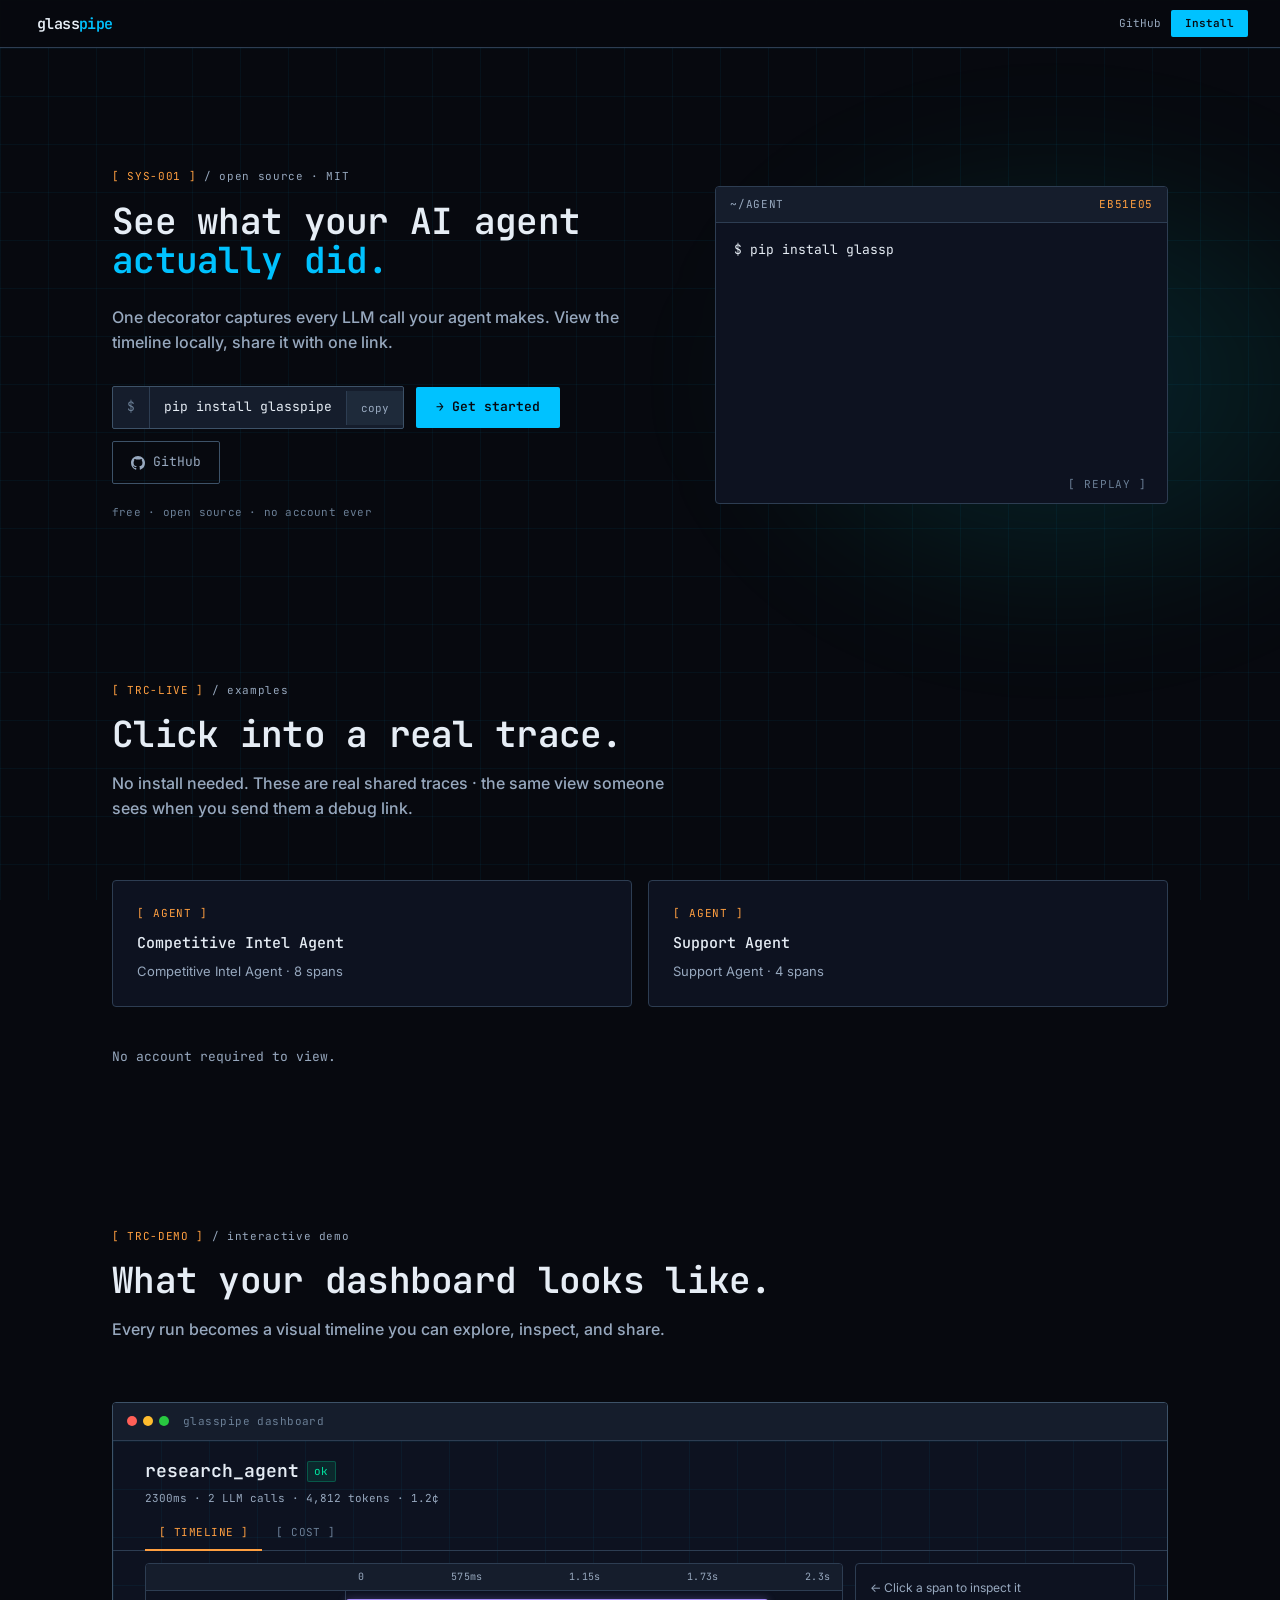
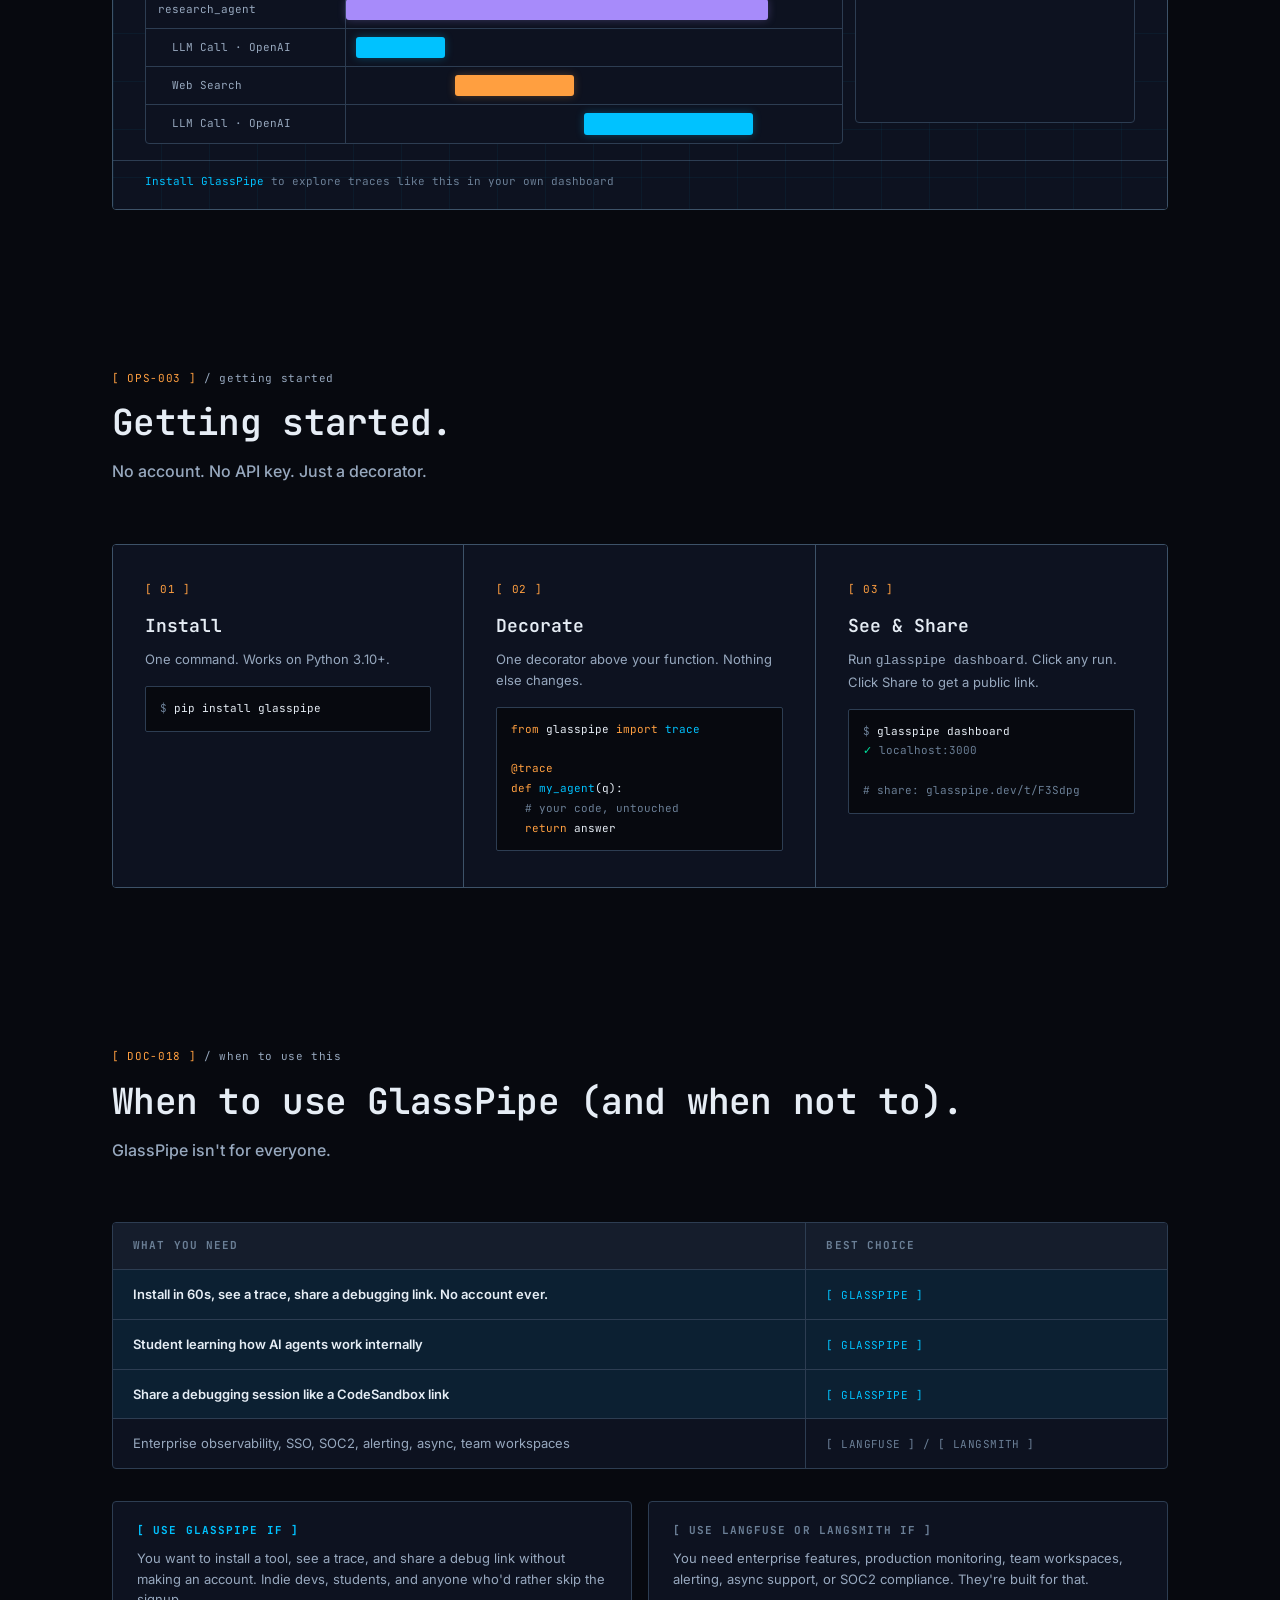
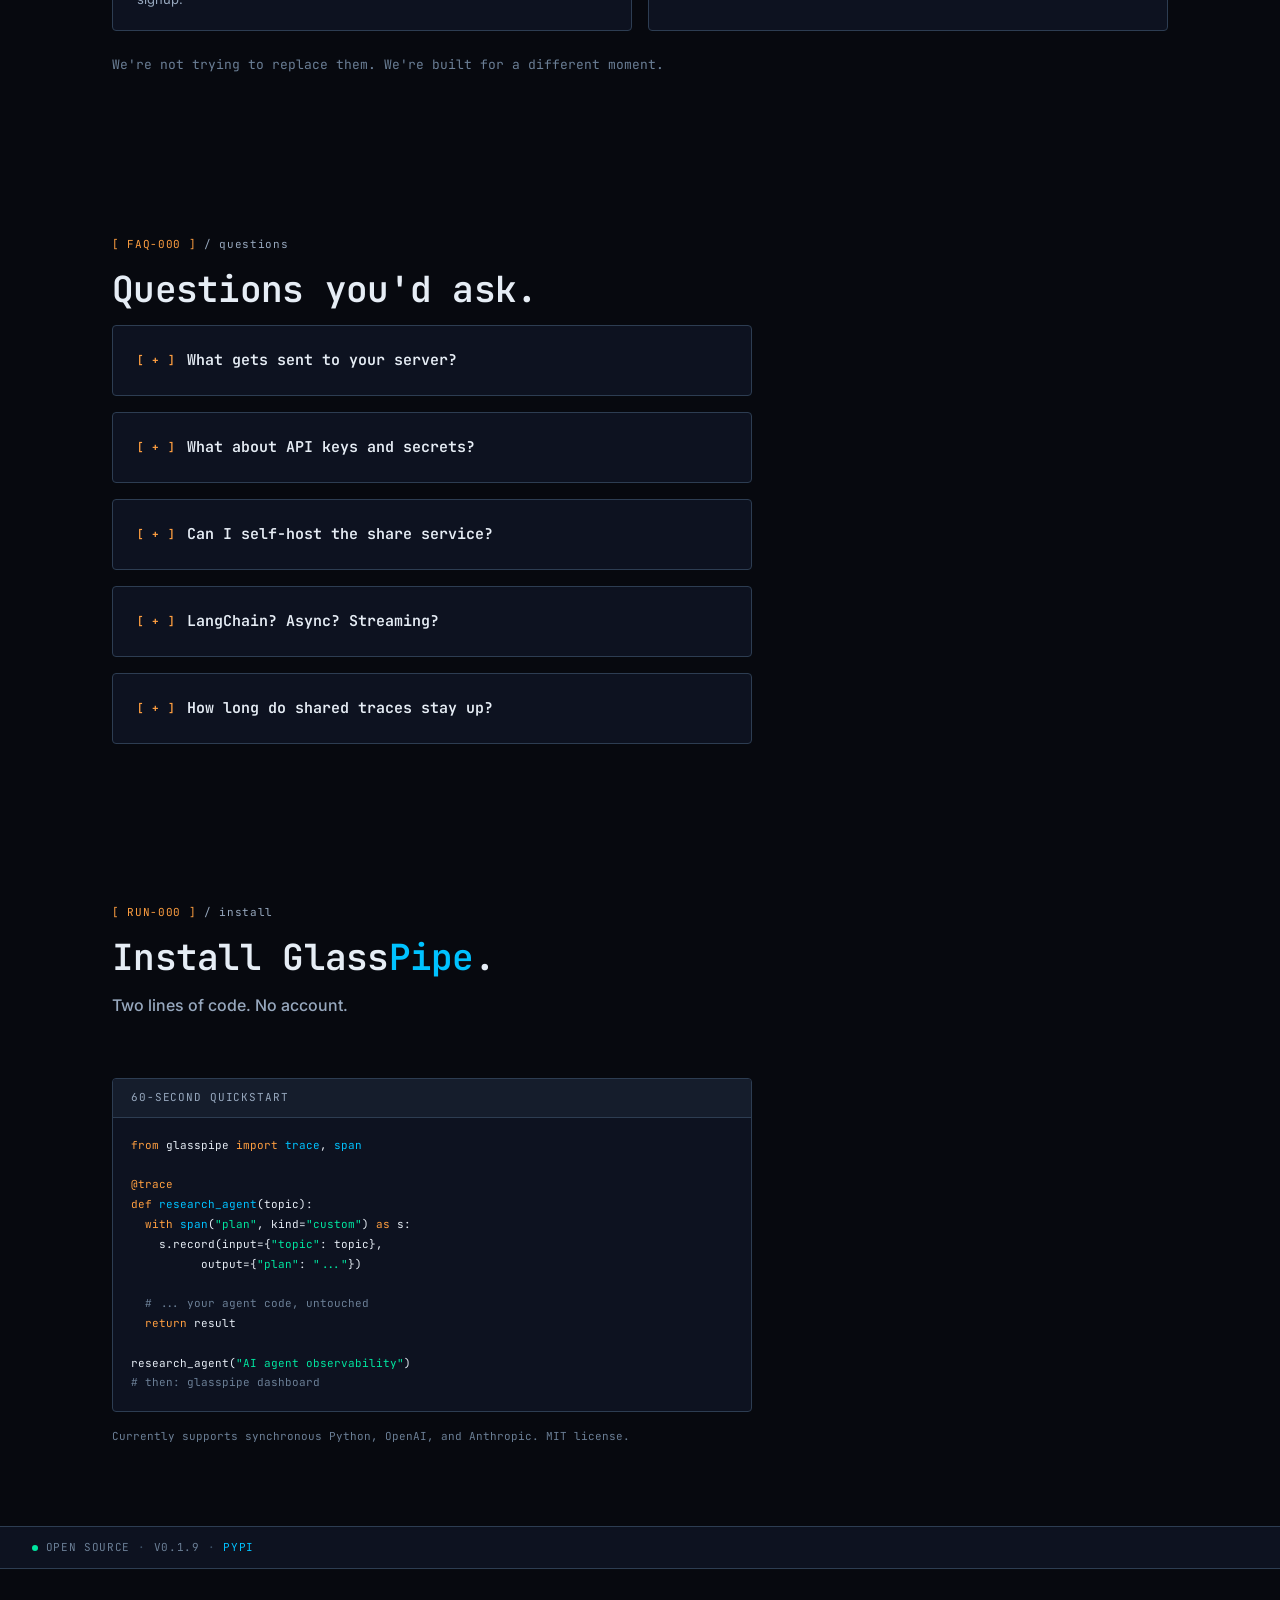
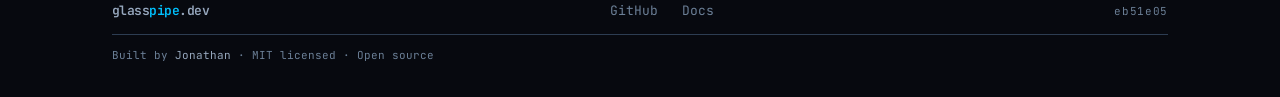
==== commit 1bb1dc06: "fix(web): replace og-image PNG with compressed JPG for WhatsApp/social previews" ====
--- a/packages/web/index.html
+++ b/packages/web/index.html
@@ -8,11 +8,11 @@
   <meta name="description" content="One decorator captures every LLM call your agent makes. View the timeline locally, share it with one link.">
   <meta property="og:title" content="GlassPipe: The flight recorder for your AI agents">
   <meta property="og:description" content="One decorator captures every LLM call your agent makes. View the timeline locally, share it with one link. No account required.">
-  <meta property="og:image" content="https://glasspipe.dev/og-image.png">
+  <meta property="og:image" content="https://glasspipe.dev/og-image.jpg">
   <meta property="og:type" content="website">
   <meta property="og:url" content="https://glasspipe.dev">
   <meta name="twitter:card" content="summary_large_image">
-  <meta name="twitter:image" content="https://glasspipe.dev/og-image.png">
+  <meta name="twitter:image" content="https://glasspipe.dev/og-image.jpg">
   <meta name="twitter:title" content="GlassPipe: The flight recorder for your AI agents">
   <meta name="twitter:description" content="One decorator captures every LLM call your agent makes. View the timeline locally, share it with one link.">
   <link rel="icon" type="image/png" sizes="32x32" href="/favicon-32.png">
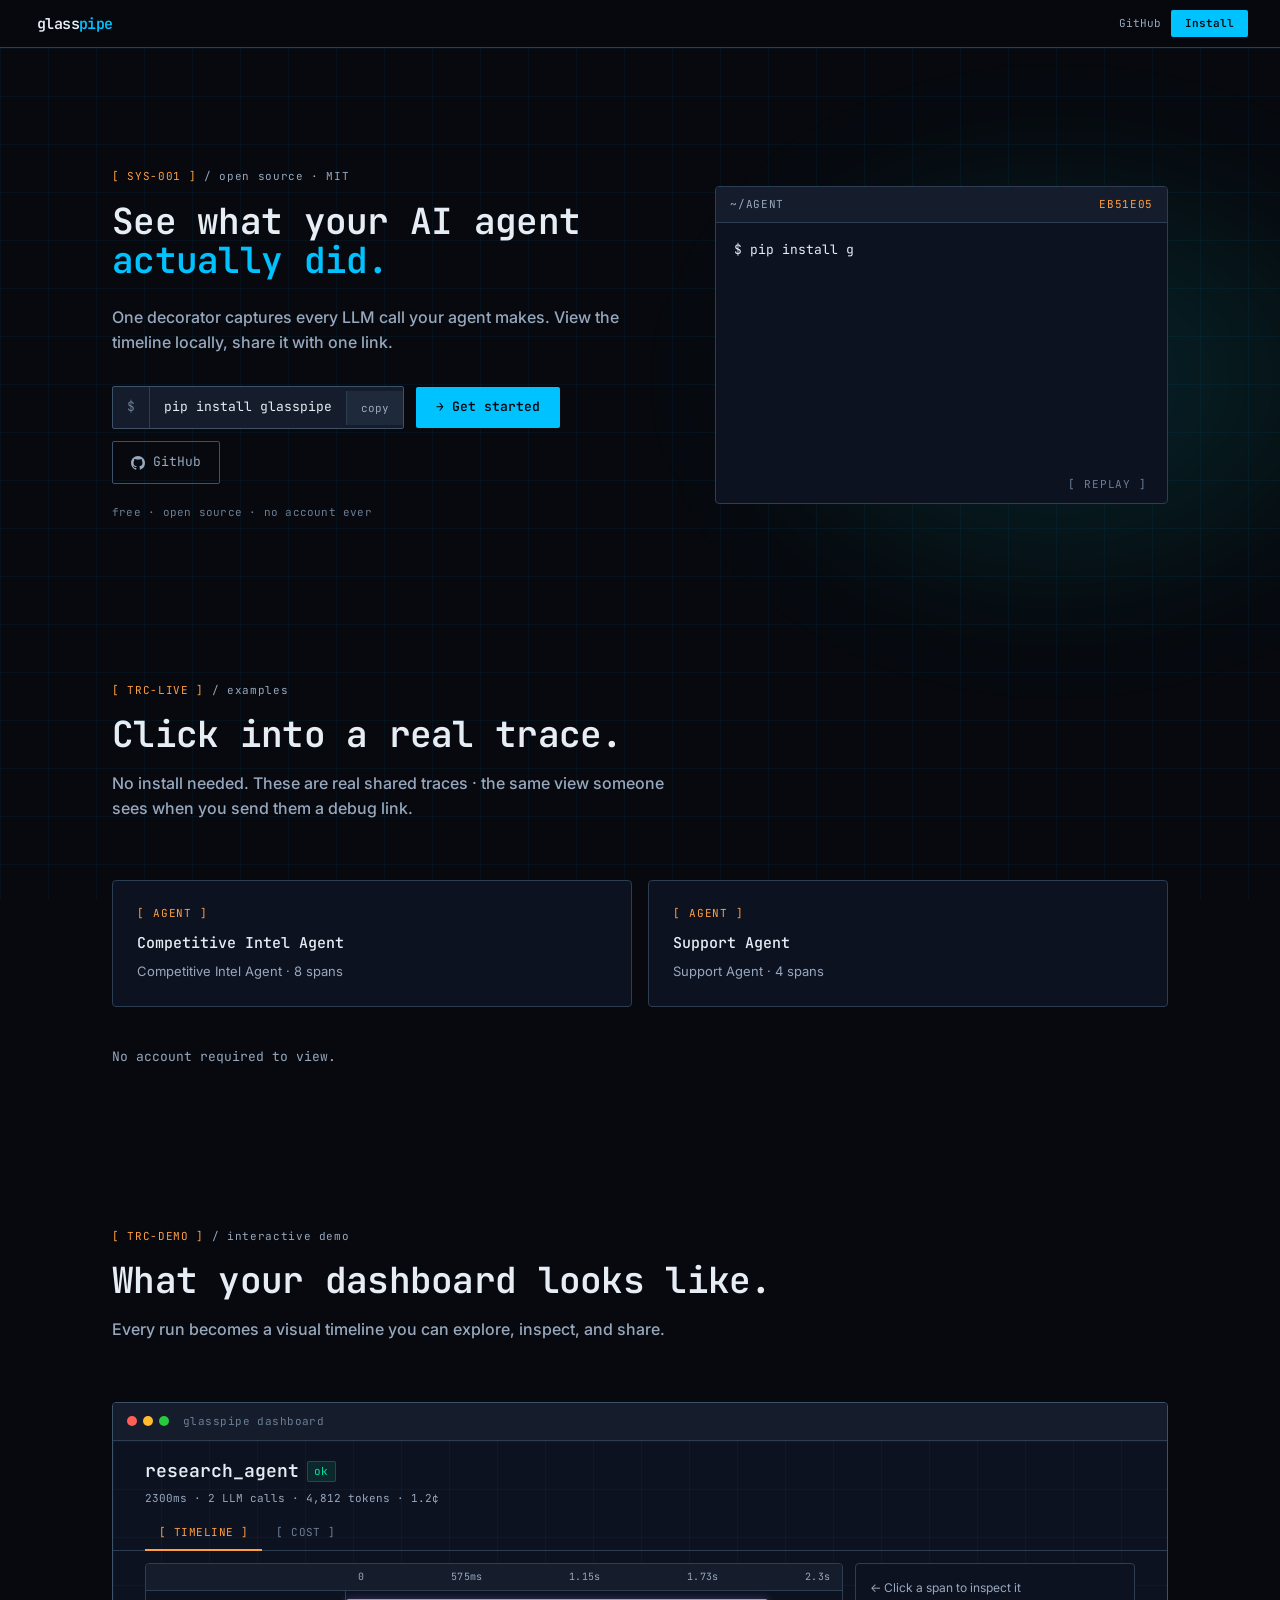
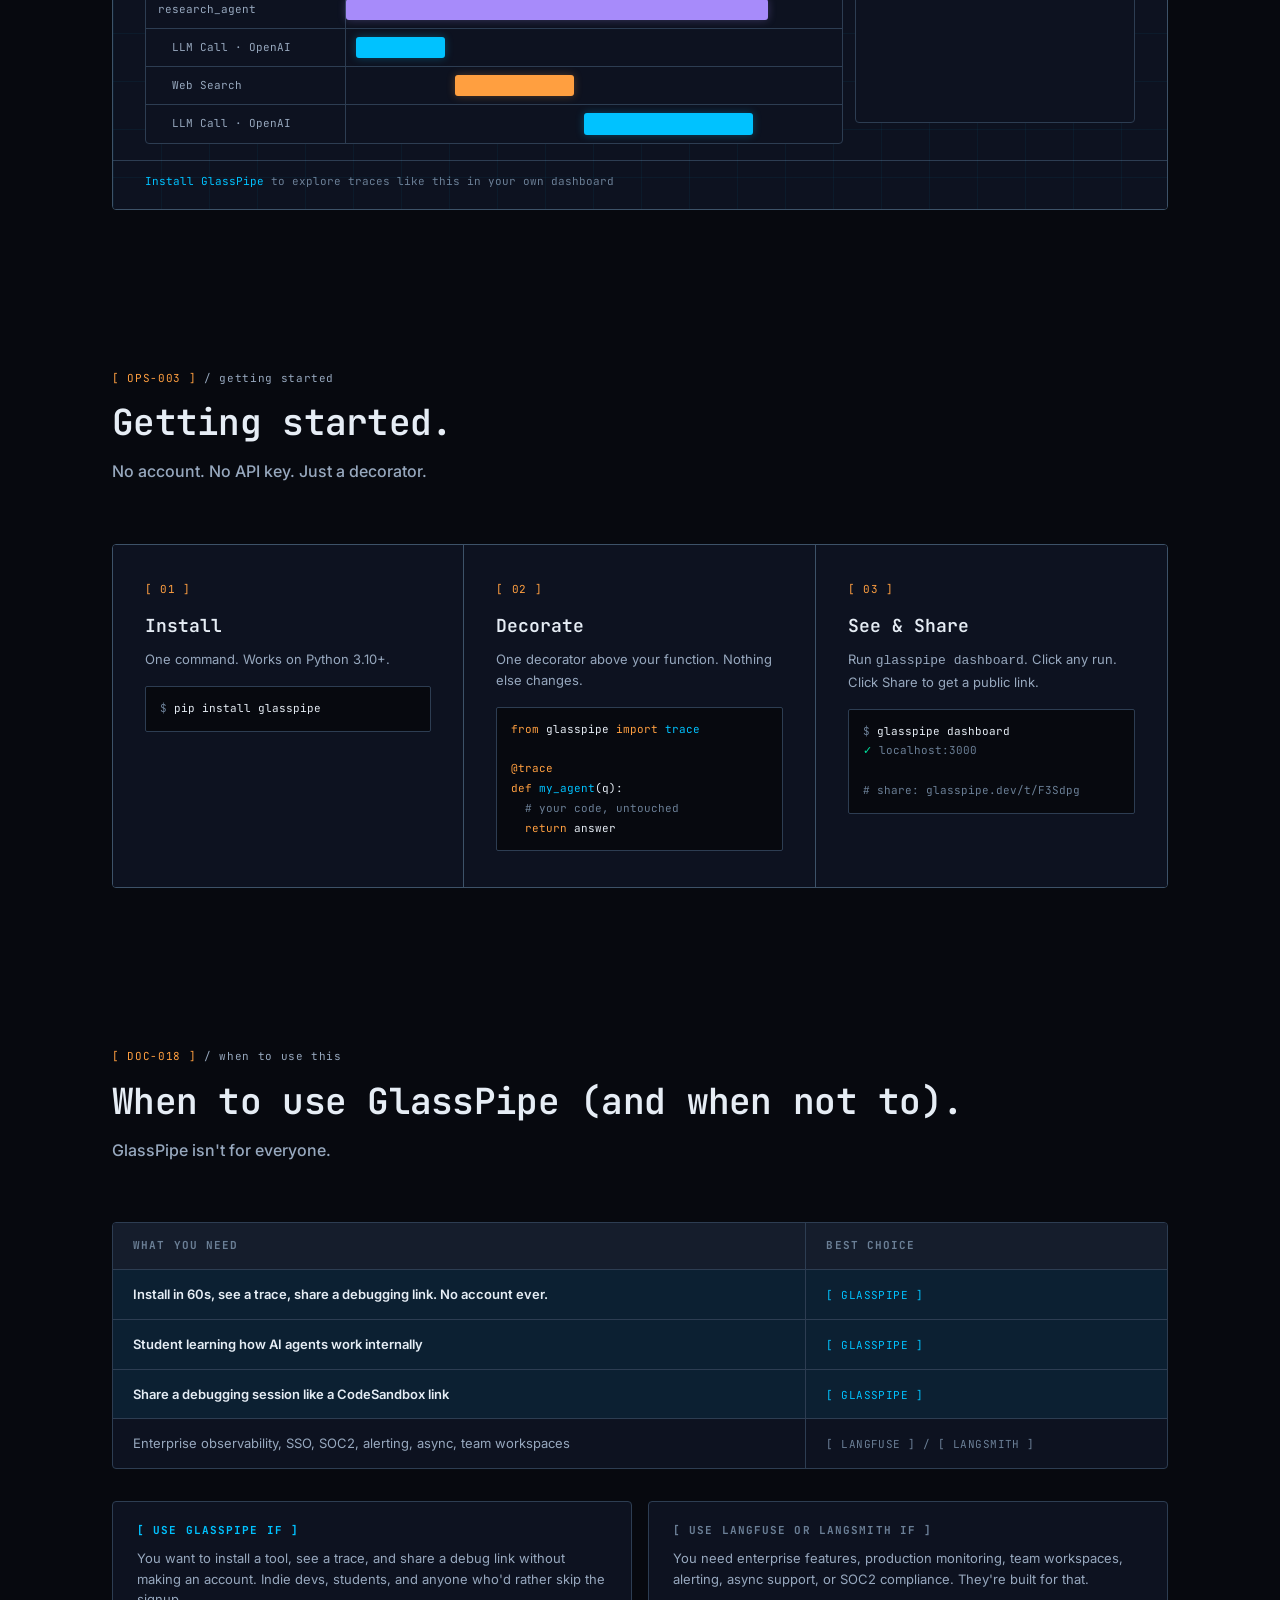
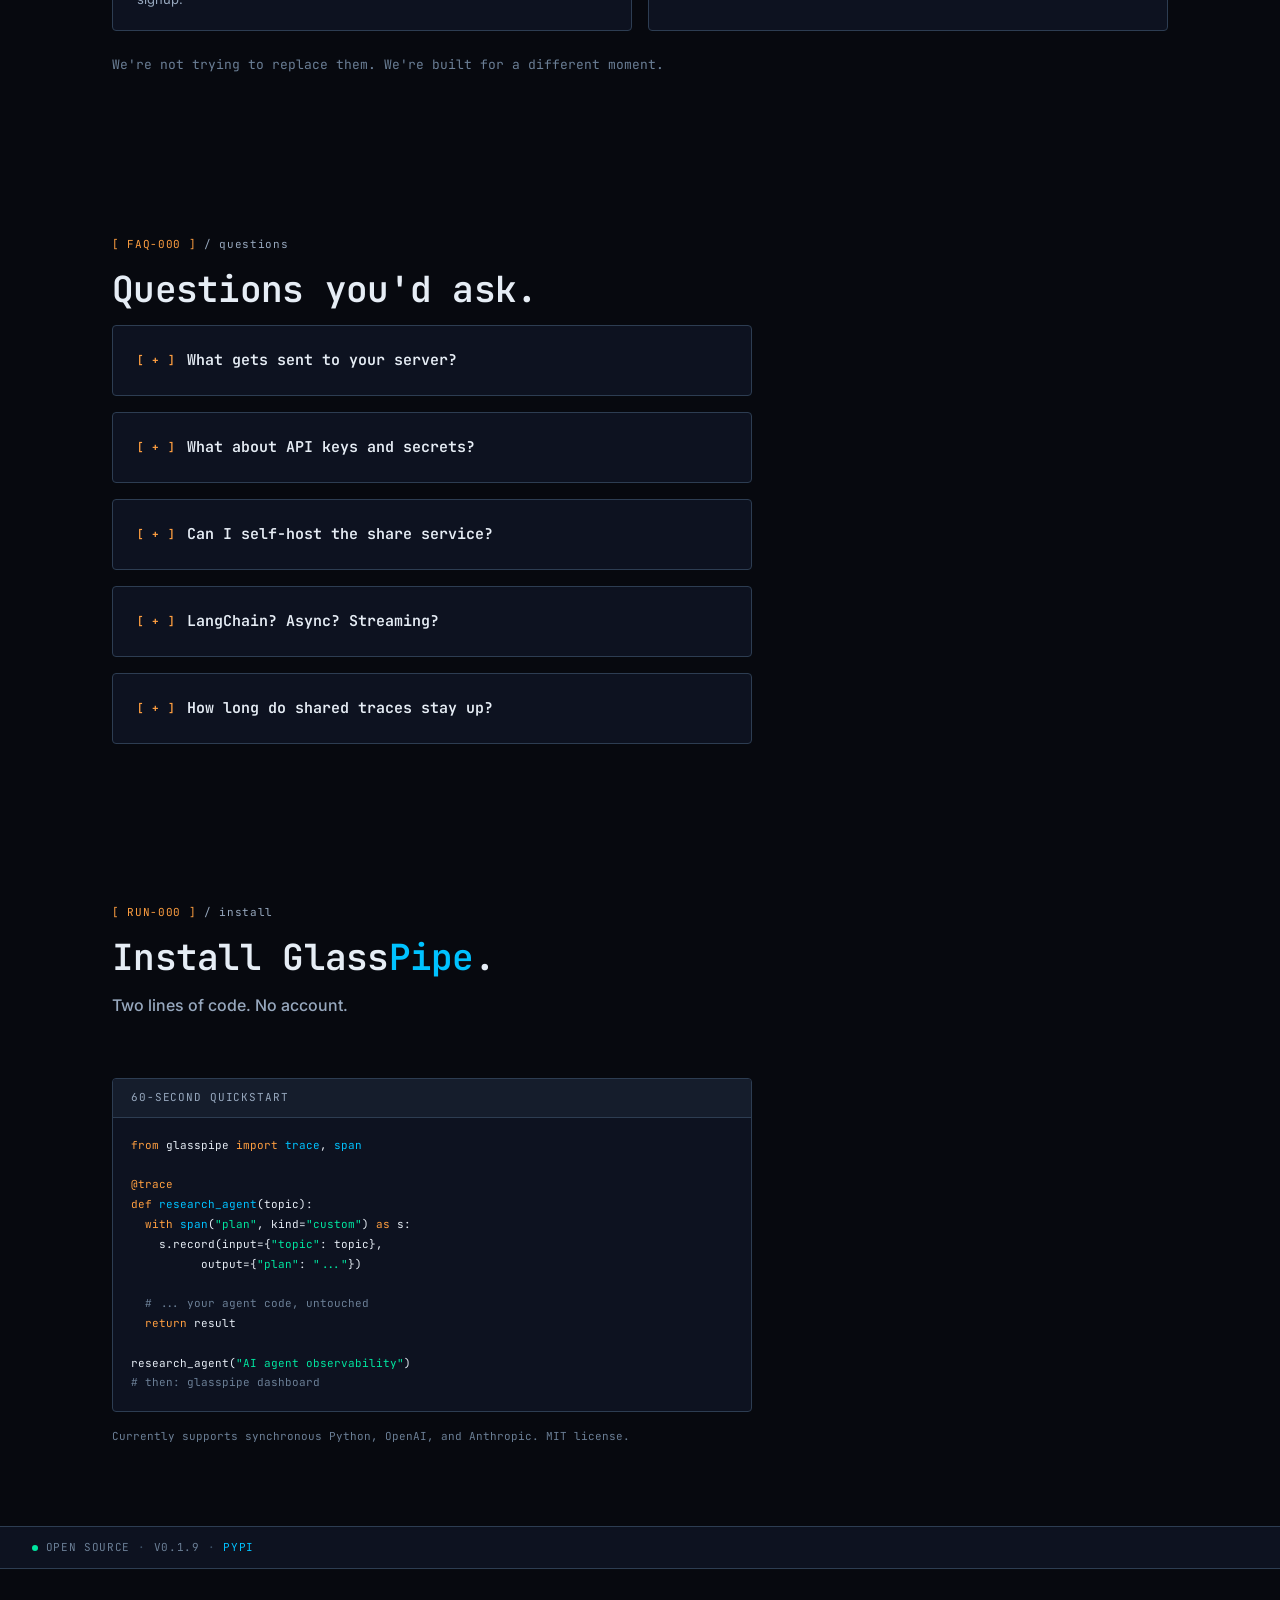
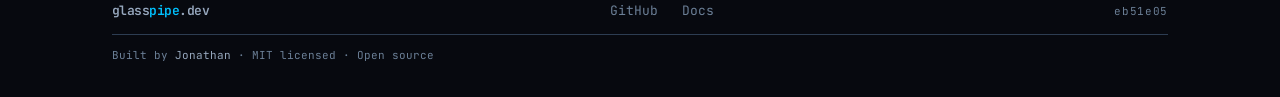
==== commit 9678d75d: "fix(web): add period to page title for OG character count" ====
--- a/packages/web/index.html
+++ b/packages/web/index.html
@@ -4,16 +4,11 @@
   <meta charset="UTF-8">
   <meta name="viewport" content="width=device-width, initial-scale=1.0">
   <meta name="theme-color" content="#07090f">
-  <title>GlassPipe: The flight recorder for your AI agents</title>
+  <title>GlassPipe: The flight recorder for your AI agents.</title>
   <meta name="description" content="One decorator captures every LLM call your agent makes. View the timeline locally, share it with one link.">
-  <meta property="og:title" content="GlassPipe: The flight recorder for your AI agents">
+  <meta property="og:title" content="GlassPipe: The flight recorder for your AI agents.">
   <meta property="og:description" content="One decorator captures every LLM call your agent makes. View the timeline locally, share it with one link. No account required.">
-  <meta property="og:image" content="https://glasspipe.dev/og-image.jpg">
-  <meta property="og:type" content="website">
-  <meta property="og:url" content="https://glasspipe.dev">
-  <meta name="twitter:card" content="summary_large_image">
-  <meta name="twitter:image" content="https://glasspipe.dev/og-image.jpg">
-  <meta name="twitter:title" content="GlassPipe: The flight recorder for your AI agents">
+  <meta name="twitter:title" content="GlassPipe: The flight recorder for your AI agents.">
   <meta name="twitter:description" content="One decorator captures every LLM call your agent makes. View the timeline locally, share it with one link.">
   <link rel="icon" type="image/png" sizes="32x32" href="/favicon-32.png">
   <link rel="apple-touch-icon" sizes="180x180" href="/apple-touch-icon.png">
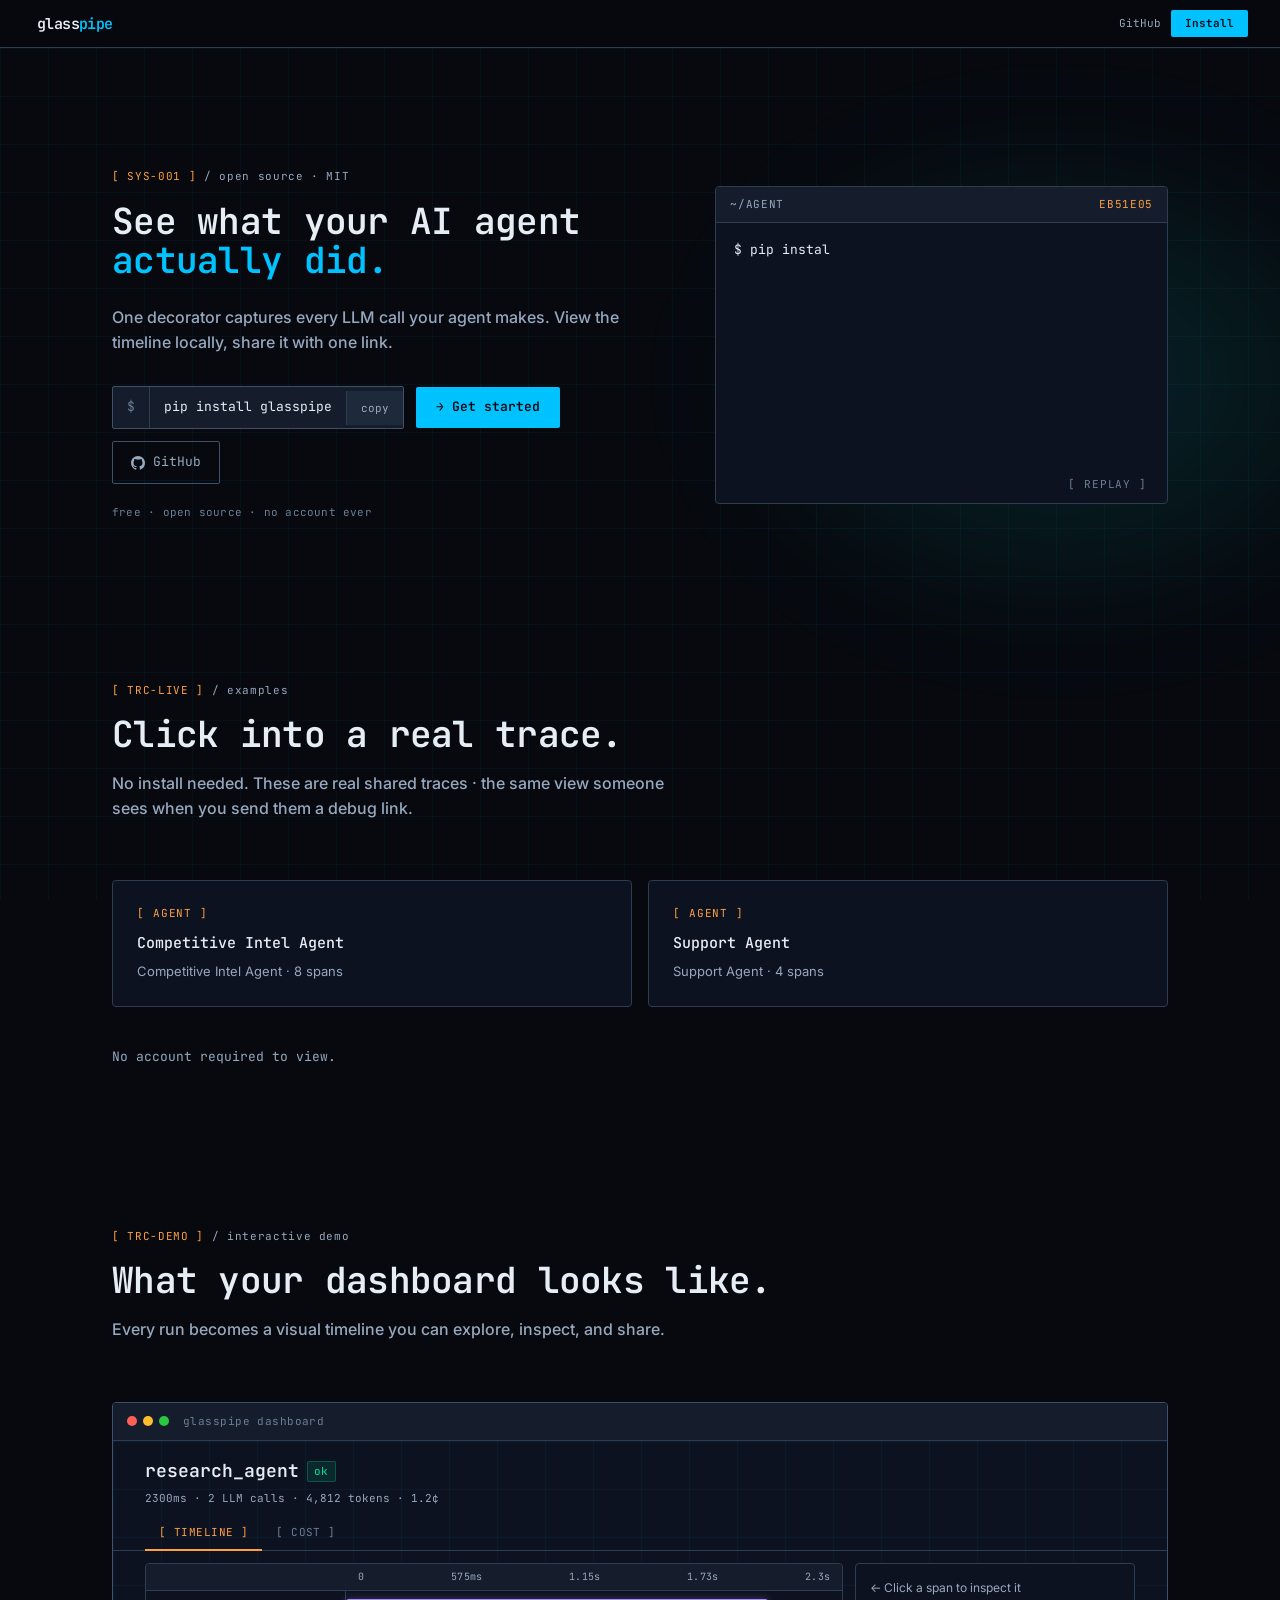
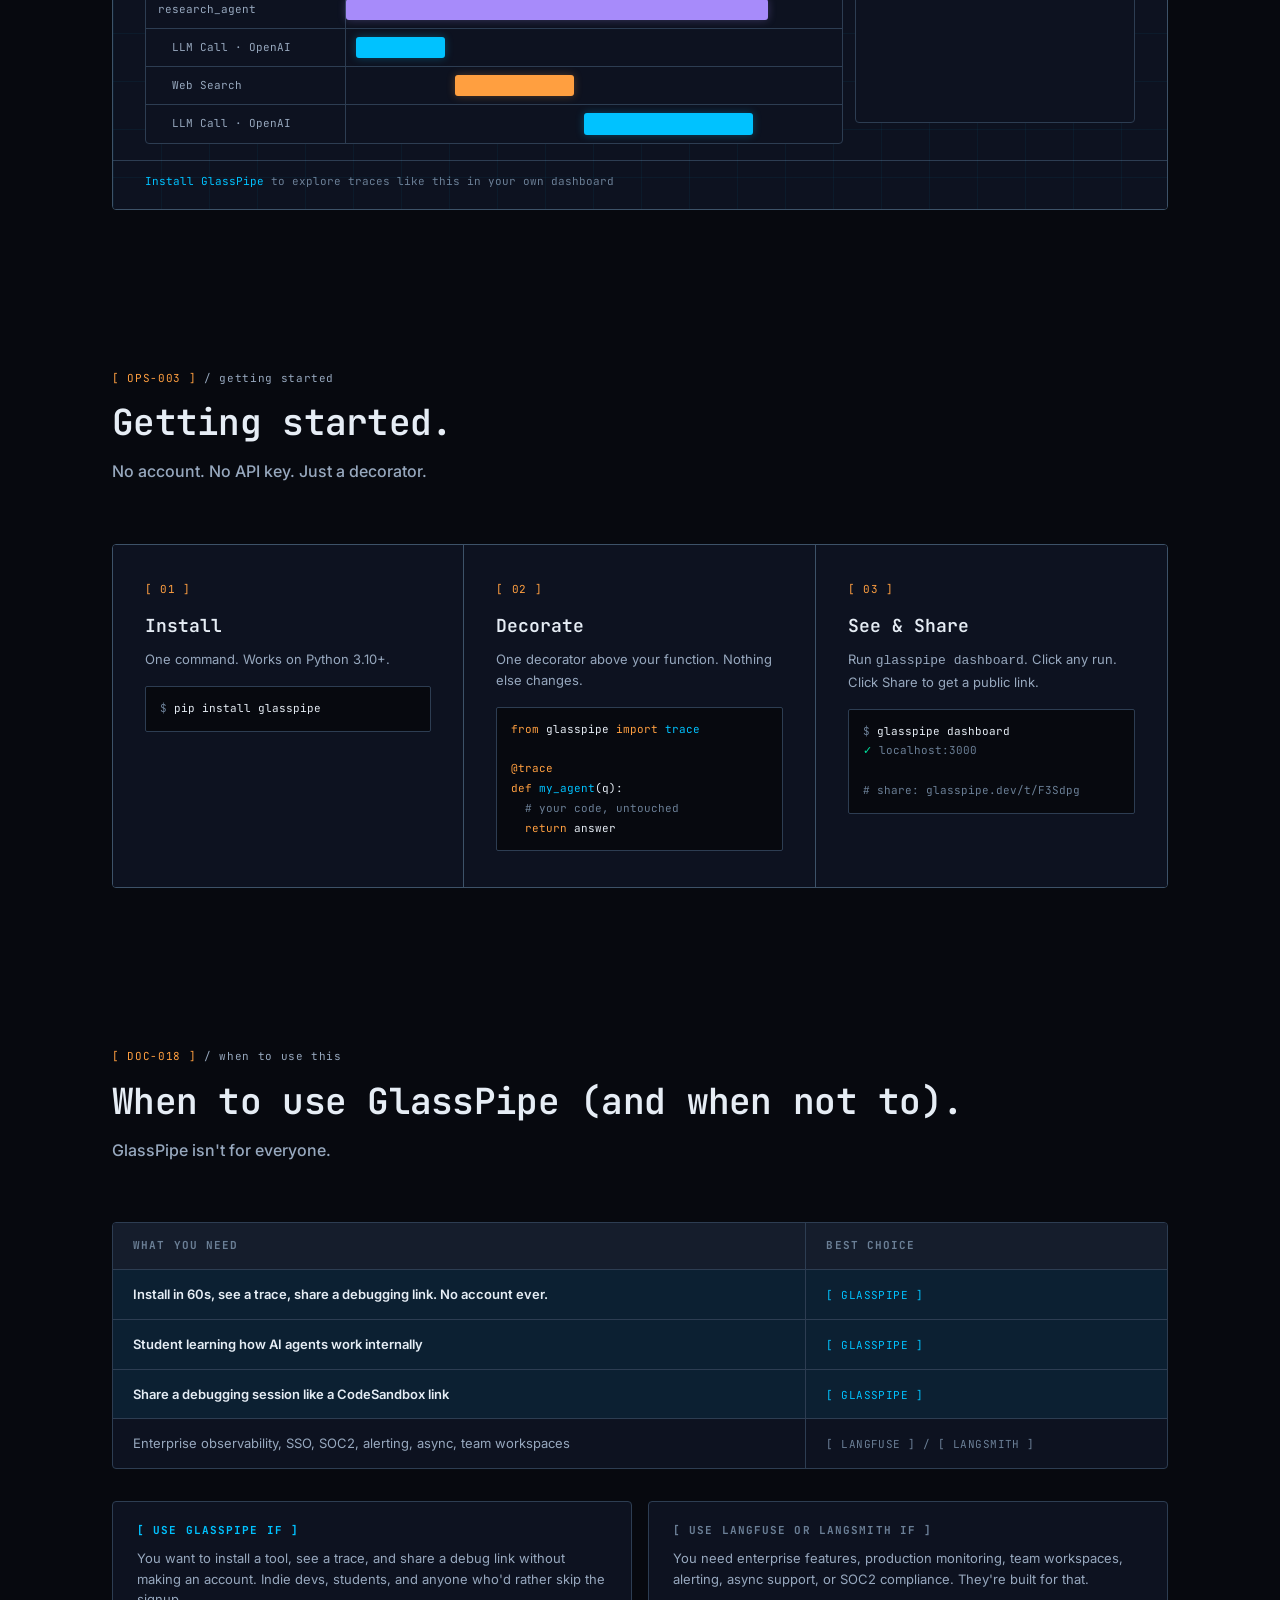
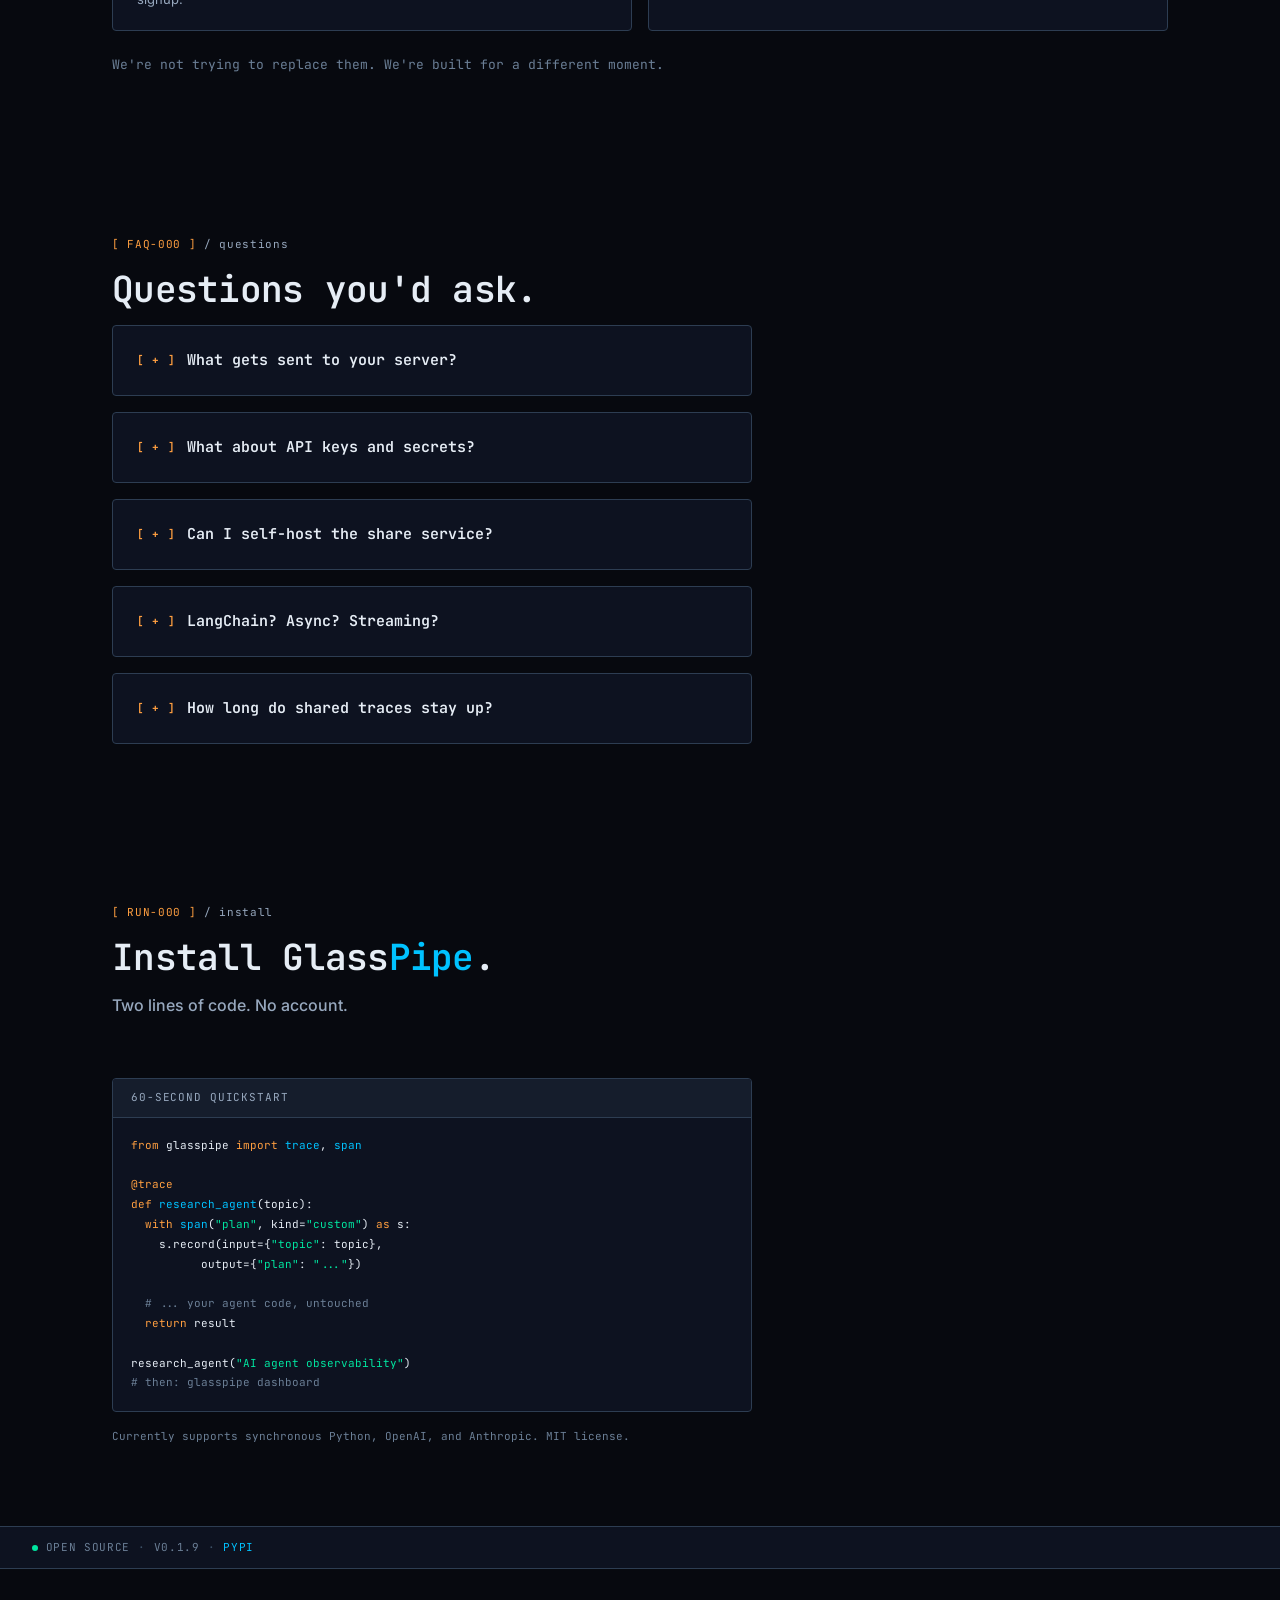
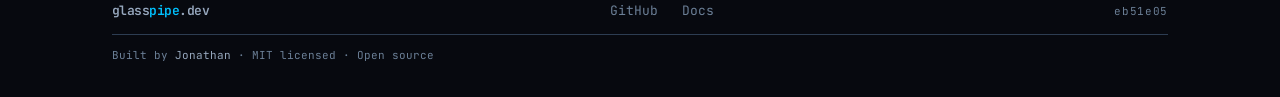
==== commit 8b3b071e: "feat(web): add scroll fade affordance on mobile — gradient edges signal swipeable content" ====
--- a/packages/web/index.html
+++ b/packages/web/index.html
@@ -132,6 +132,7 @@
 
         <div id="demo-tab-timeline" class="demo-tab-content active">
           <div class="demo-waterfall-timeline">
+          <div class="scroll-fade-wrap">
             <div class="waterfall-pane">
               <div class="ruler">
                 <span>0</span><span>575ms</span><span>1.15s</span><span>1.73s</span><span>2.3s</span>
@@ -161,6 +162,7 @@
                 </div>
               </div>
             </div>
+          </div>
 
             <div id="demo-detail" class="detail-pane demo-detail">
               <p class="detail-hint">&larr; Click a span to inspect it</p>
@@ -169,6 +171,7 @@
         </div>
 
         <div id="demo-tab-cost" class="demo-tab-content">
+          <div class="scroll-fade-wrap">
           <div class="demo-cost-wrap">
             <table class="demo-cost-table">
               <thead>
@@ -210,8 +213,8 @@
               </tfoot>
             </table>
           </div>
+          </div>
         </div>
-
         <div class="demo-placeholder-cta">
           <a href="#get-started" class="link-action">Install GlassPipe</a> to explore traces like this in your own dashboard
         </div>
@@ -772,5 +775,39 @@
 })();
 </script>
 
+<!-- ── Scroll fade affordance (mobile only) ──────────────── -->
+<script>
+(function(){
+  function updateFade(wrap) {
+    var scroller = wrap.firstElementChild;
+    if (!scroller || !scroller.scrollWidth) return;
+    var sl = scroller.scrollLeft;
+    wrap.classList.toggle('has-overflow-right', sl + scroller.clientWidth < scroller.scrollWidth - 2);
+    wrap.classList.toggle('has-overflow-left', sl > 2);
+  }
+
+  function updateAll() {
+    document.querySelectorAll('.scroll-fade-wrap').forEach(updateFade);
+  }
+
+  document.querySelectorAll('.scroll-fade-wrap').forEach(function(wrap) {
+    var scroller = wrap.firstElementChild;
+    if (scroller) scroller.addEventListener('scroll', function() { updateFade(wrap); });
+  });
+
+  updateAll();
+
+  if ('ResizeObserver' in window) {
+    var ro = new ResizeObserver(updateAll);
+    document.querySelectorAll('.scroll-fade-wrap').forEach(function(wrap) {
+      var scroller = wrap.firstElementChild;
+      if (scroller) ro.observe(scroller);
+    });
+  }
+
+  window.addEventListener('resize', updateAll);
+})();
+</script>
+
 </body>
 </html>
--- a/packages/web/style.css
+++ b/packages/web/style.css
@@ -1,7 +1,7 @@
 @import url('styles/tokens.css');
 
 *, *::before, *::after { box-sizing: border-box; margin: 0; padding: 0; }
-html { scroll-behavior: smooth; }
+html { scroll-behavior: smooth; overflow-x: hidden; }
 
 a:focus-visible, button:focus-visible {
   outline: 2px solid var(--c-action);
@@ -772,15 +772,6 @@
   color: var(--text-3);
   border-top: 1px solid var(--border);
 }
-
-@media (max-width: 768px) {
-  .demo-waterfall-timeline {
-    grid-template-columns: 1fr;
-  }
-  .span-label { width: 120px; }
-  .ruler { padding: 5px 12px 5px calc(120px + 12px); }
-}
-
 
 /* ================================================================
    REAL TRACES
@@ -1165,11 +1156,42 @@
   .topbar nav .topbar-link { display: none; }
   .terminal { max-width: 100%; }
   .terminal-body { font-size: 12px; }
+  .demo-waterfall-timeline { grid-template-columns: 1fr; }
+  .demo-waterfall-timeline .waterfall-pane { overflow-x: auto; -webkit-overflow-scrolling: touch; }
+  .demo-waterfall-timeline .waterfall-pane .ruler,
+  .demo-waterfall-timeline .waterfall-pane .span-row { min-width: 520px; }
+  .span-label { width: 140px; }
+  .ruler { padding: 5px 12px 5px calc(140px + 12px); }
+  .demo-cost-wrap { overflow-x: auto; -webkit-overflow-scrolling: touch; }
+  .demo-cost-table { min-width: 540px; }
+  .scroll-fade-wrap { position: relative; }
+  .scroll-fade-wrap::before,
+  .scroll-fade-wrap::after {
+    content: '';
+    position: absolute;
+    top: 1px;
+    bottom: 1px;
+    width: 36px;
+    pointer-events: none;
+    z-index: 2;
+    opacity: 0;
+    transition: opacity 200ms;
+  }
+  .scroll-fade-wrap::before {
+    left: 1px;
+    background: linear-gradient(to right, var(--bg-2), transparent);
+  }
+  .scroll-fade-wrap::after {
+    right: 1px;
+    background: linear-gradient(to left, var(--bg-2), transparent);
+  }
+  .scroll-fade-wrap.has-overflow-left::before { opacity: 1; }
+  .scroll-fade-wrap.has-overflow-right::after { opacity: 1; }
 }
 
 @media (max-width: 480px) {
   .hero-left { padding-left: 0; }
-  .install-block { width: 100%; }
+  .install-block { width: fit-content; }
   .install-block .cmd { font-size: 12px; }
   .btn-primary, .btn-ghost { font-size: 12px; padding: 8px 14px; }
   .status-strip { font-size: 10px; gap: 6px; }
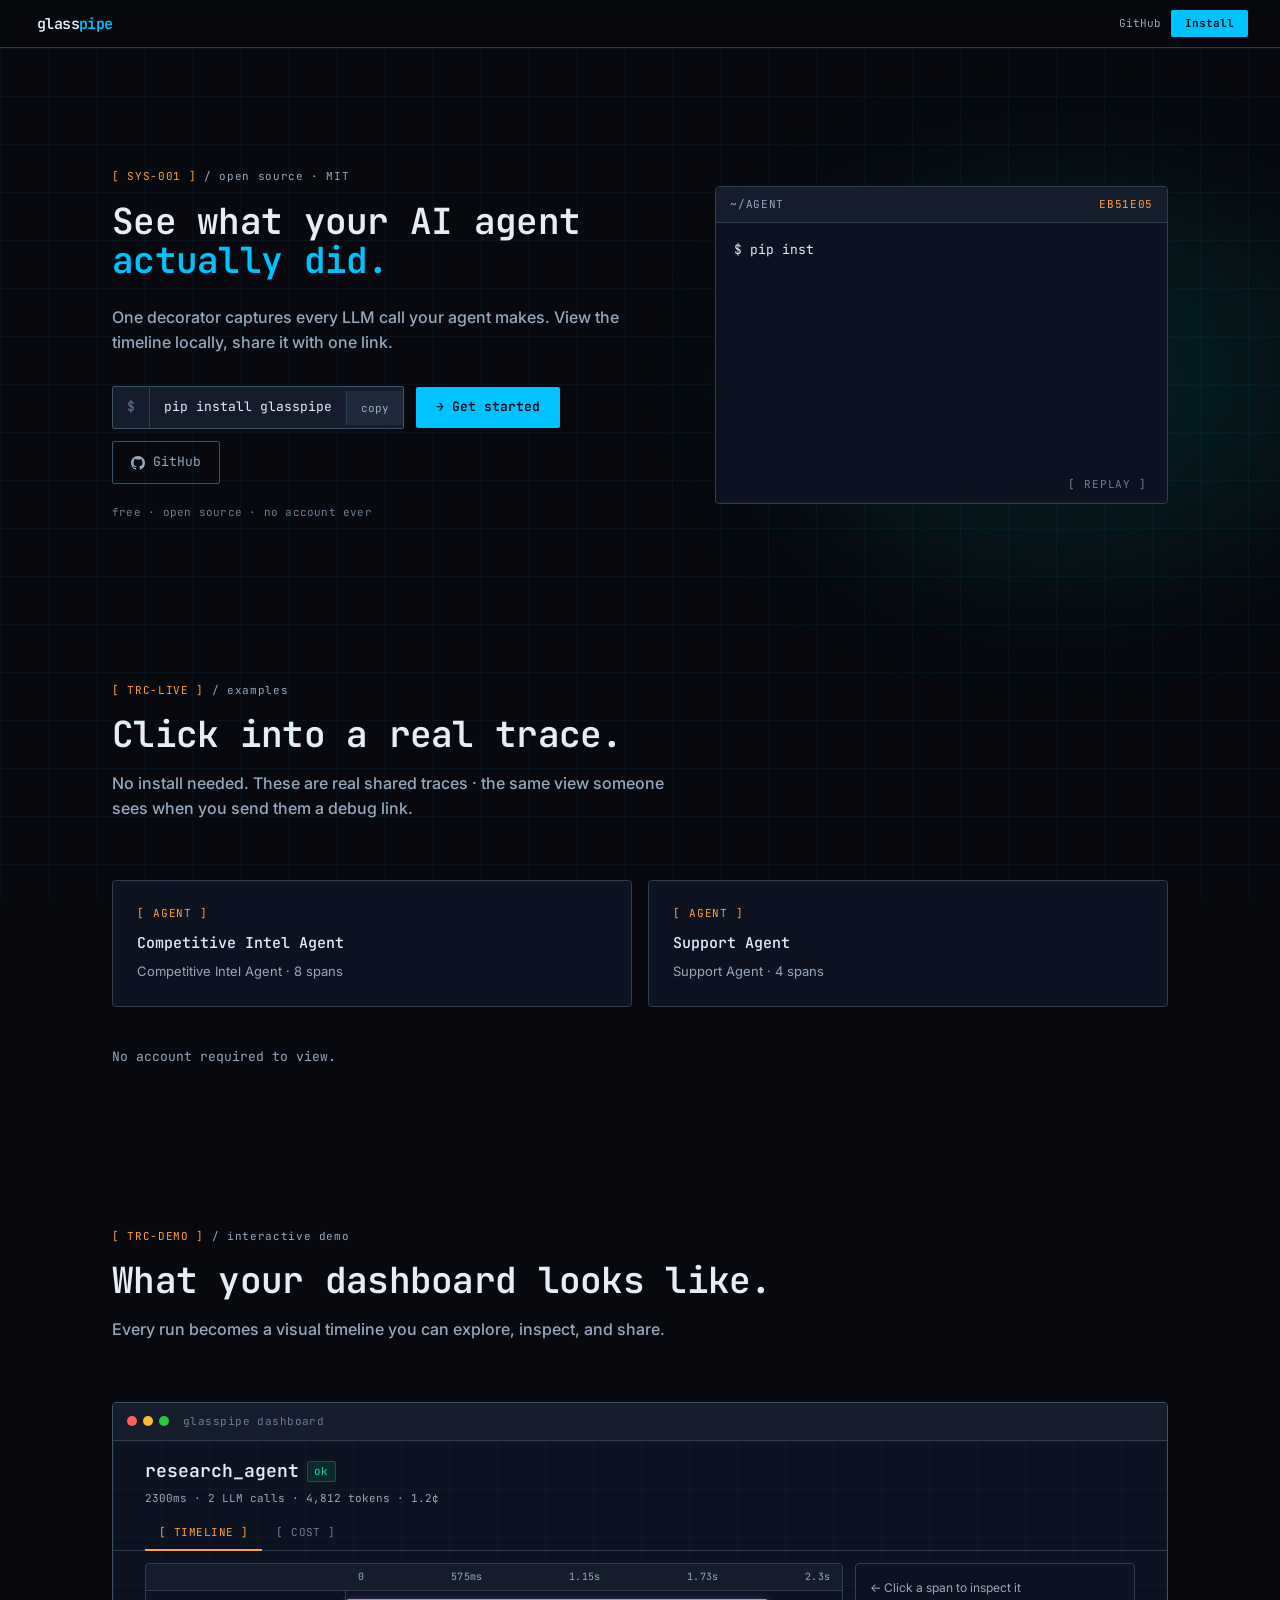
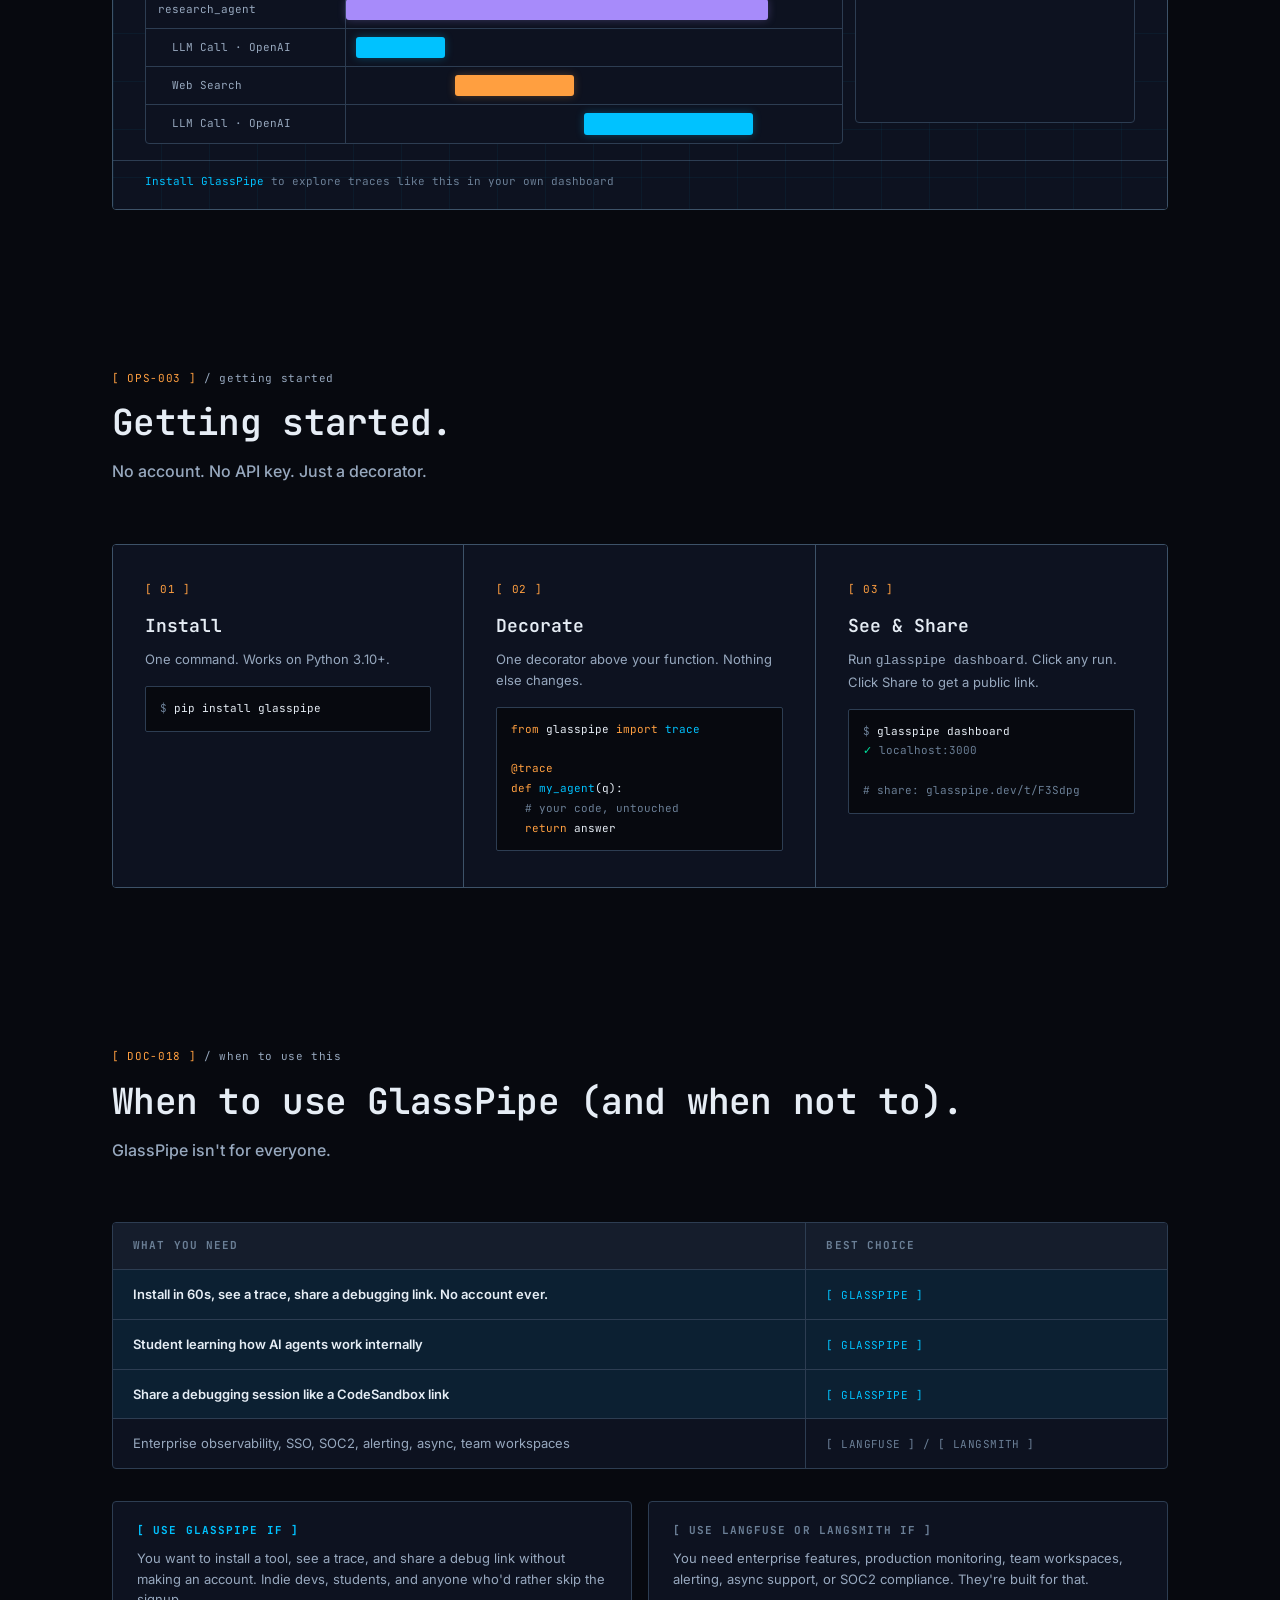
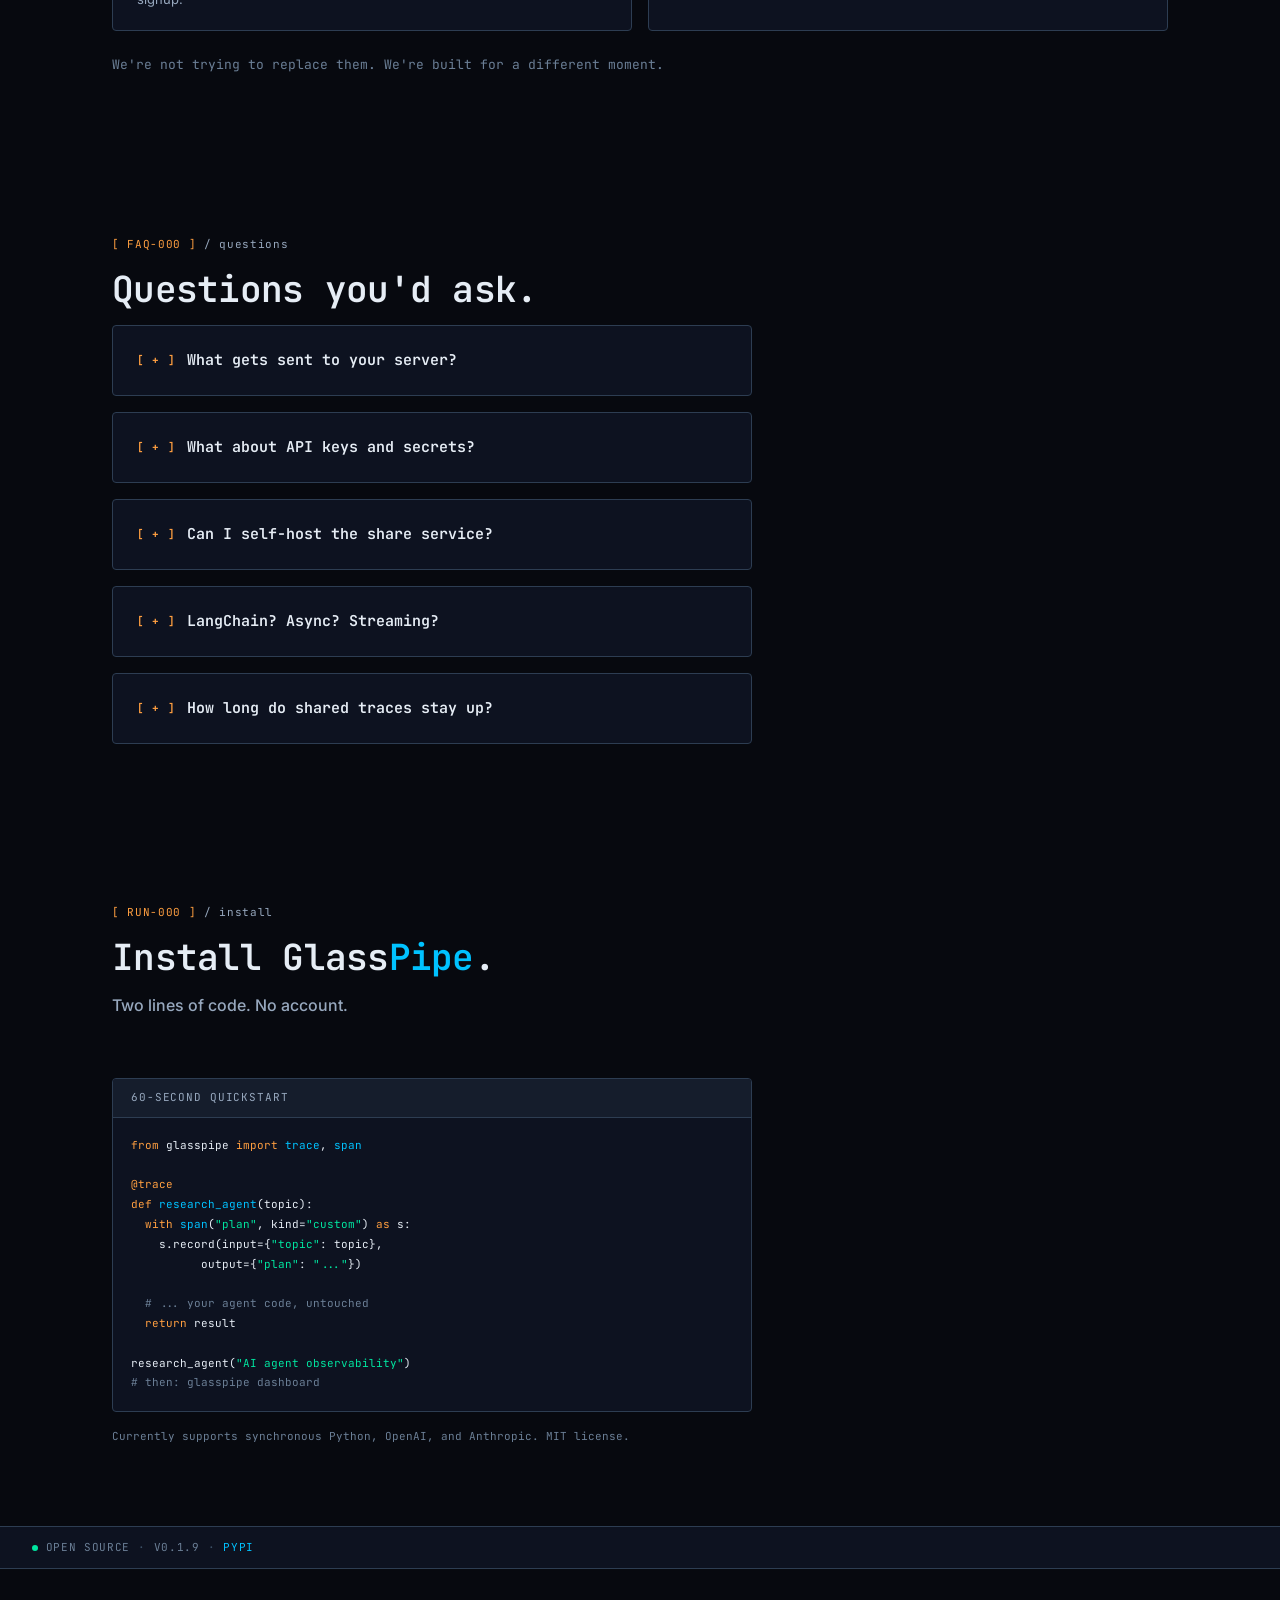
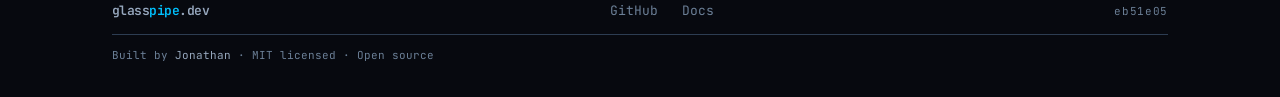
==== commit 0d19c642: "fix(web): move scroll container to scroll-fade-wrap so waterfall actually scrolls on mobile" ====
--- a/packages/web/index.html
+++ b/packages/web/index.html
@@ -779,10 +779,9 @@
 <script>
 (function(){
   function updateFade(wrap) {
-    var scroller = wrap.firstElementChild;
-    if (!scroller || !scroller.scrollWidth) return;
-    var sl = scroller.scrollLeft;
-    wrap.classList.toggle('has-overflow-right', sl + scroller.clientWidth < scroller.scrollWidth - 2);
+    if (!wrap.scrollWidth) return;
+    var sl = wrap.scrollLeft;
+    wrap.classList.toggle('has-overflow-right', sl + wrap.clientWidth < wrap.scrollWidth - 2);
     wrap.classList.toggle('has-overflow-left', sl > 2);
   }
 
@@ -791,18 +790,14 @@
   }
 
   document.querySelectorAll('.scroll-fade-wrap').forEach(function(wrap) {
-    var scroller = wrap.firstElementChild;
-    if (scroller) scroller.addEventListener('scroll', function() { updateFade(wrap); });
+    wrap.addEventListener('scroll', function() { updateFade(wrap); });
   });
 
   updateAll();
 
   if ('ResizeObserver' in window) {
     var ro = new ResizeObserver(updateAll);
-    document.querySelectorAll('.scroll-fade-wrap').forEach(function(wrap) {
-      var scroller = wrap.firstElementChild;
-      if (scroller) ro.observe(scroller);
-    });
+    document.querySelectorAll('.scroll-fade-wrap').forEach(function(wrap) { ro.observe(wrap); });
   }
 
   window.addEventListener('resize', updateAll);
--- a/packages/web/style.css
+++ b/packages/web/style.css
@@ -1157,14 +1157,12 @@
   .terminal { max-width: 100%; }
   .terminal-body { font-size: 12px; }
   .demo-waterfall-timeline { grid-template-columns: 1fr; }
-  .demo-waterfall-timeline .waterfall-pane { overflow-x: auto; -webkit-overflow-scrolling: touch; }
-  .demo-waterfall-timeline .waterfall-pane .ruler,
-  .demo-waterfall-timeline .waterfall-pane .span-row { min-width: 520px; }
+  .scroll-fade-wrap { position: relative; overflow-x: auto; -webkit-overflow-scrolling: touch; }
+  .scroll-fade-wrap .waterfall-pane { min-width: 520px; overflow: hidden; }
   .span-label { width: 140px; }
   .ruler { padding: 5px 12px 5px calc(140px + 12px); }
   .demo-cost-wrap { overflow-x: auto; -webkit-overflow-scrolling: touch; }
   .demo-cost-table { min-width: 540px; }
-  .scroll-fade-wrap { position: relative; }
   .scroll-fade-wrap::before,
   .scroll-fade-wrap::after {
     content: '';
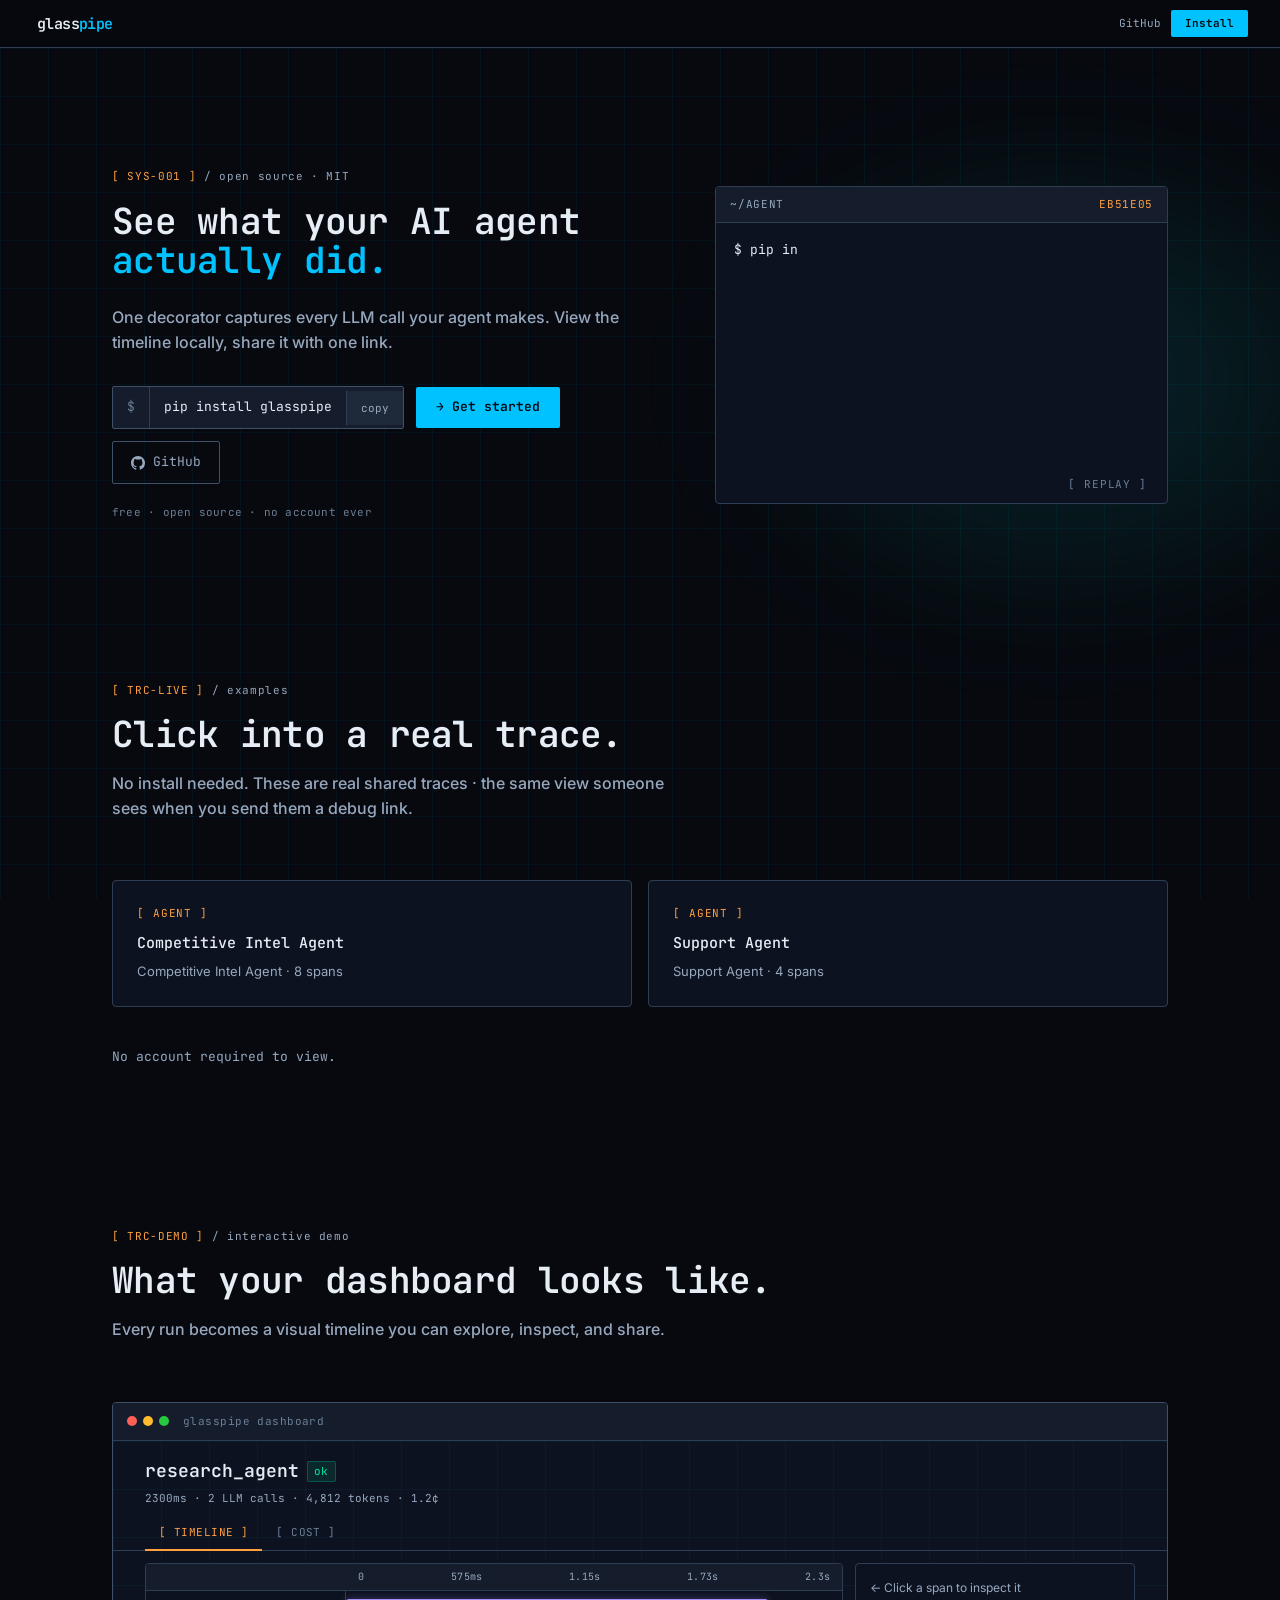
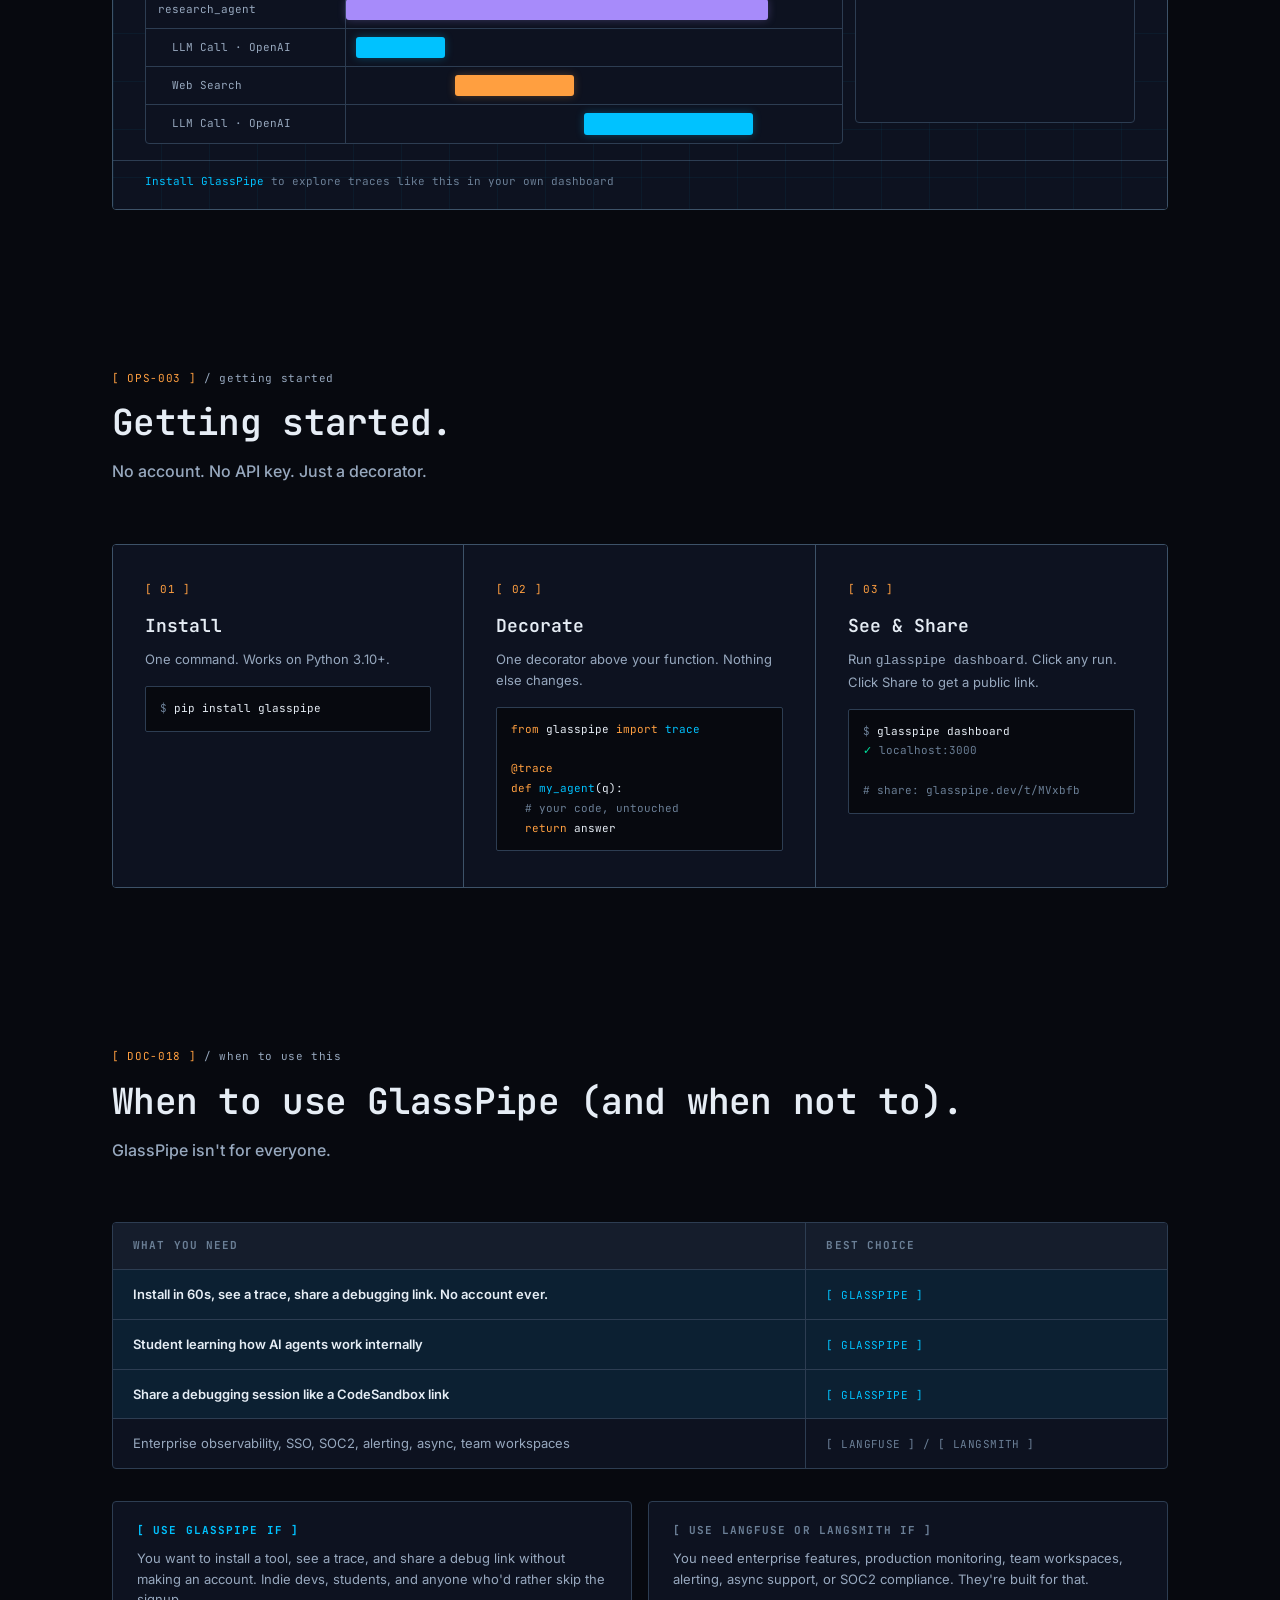
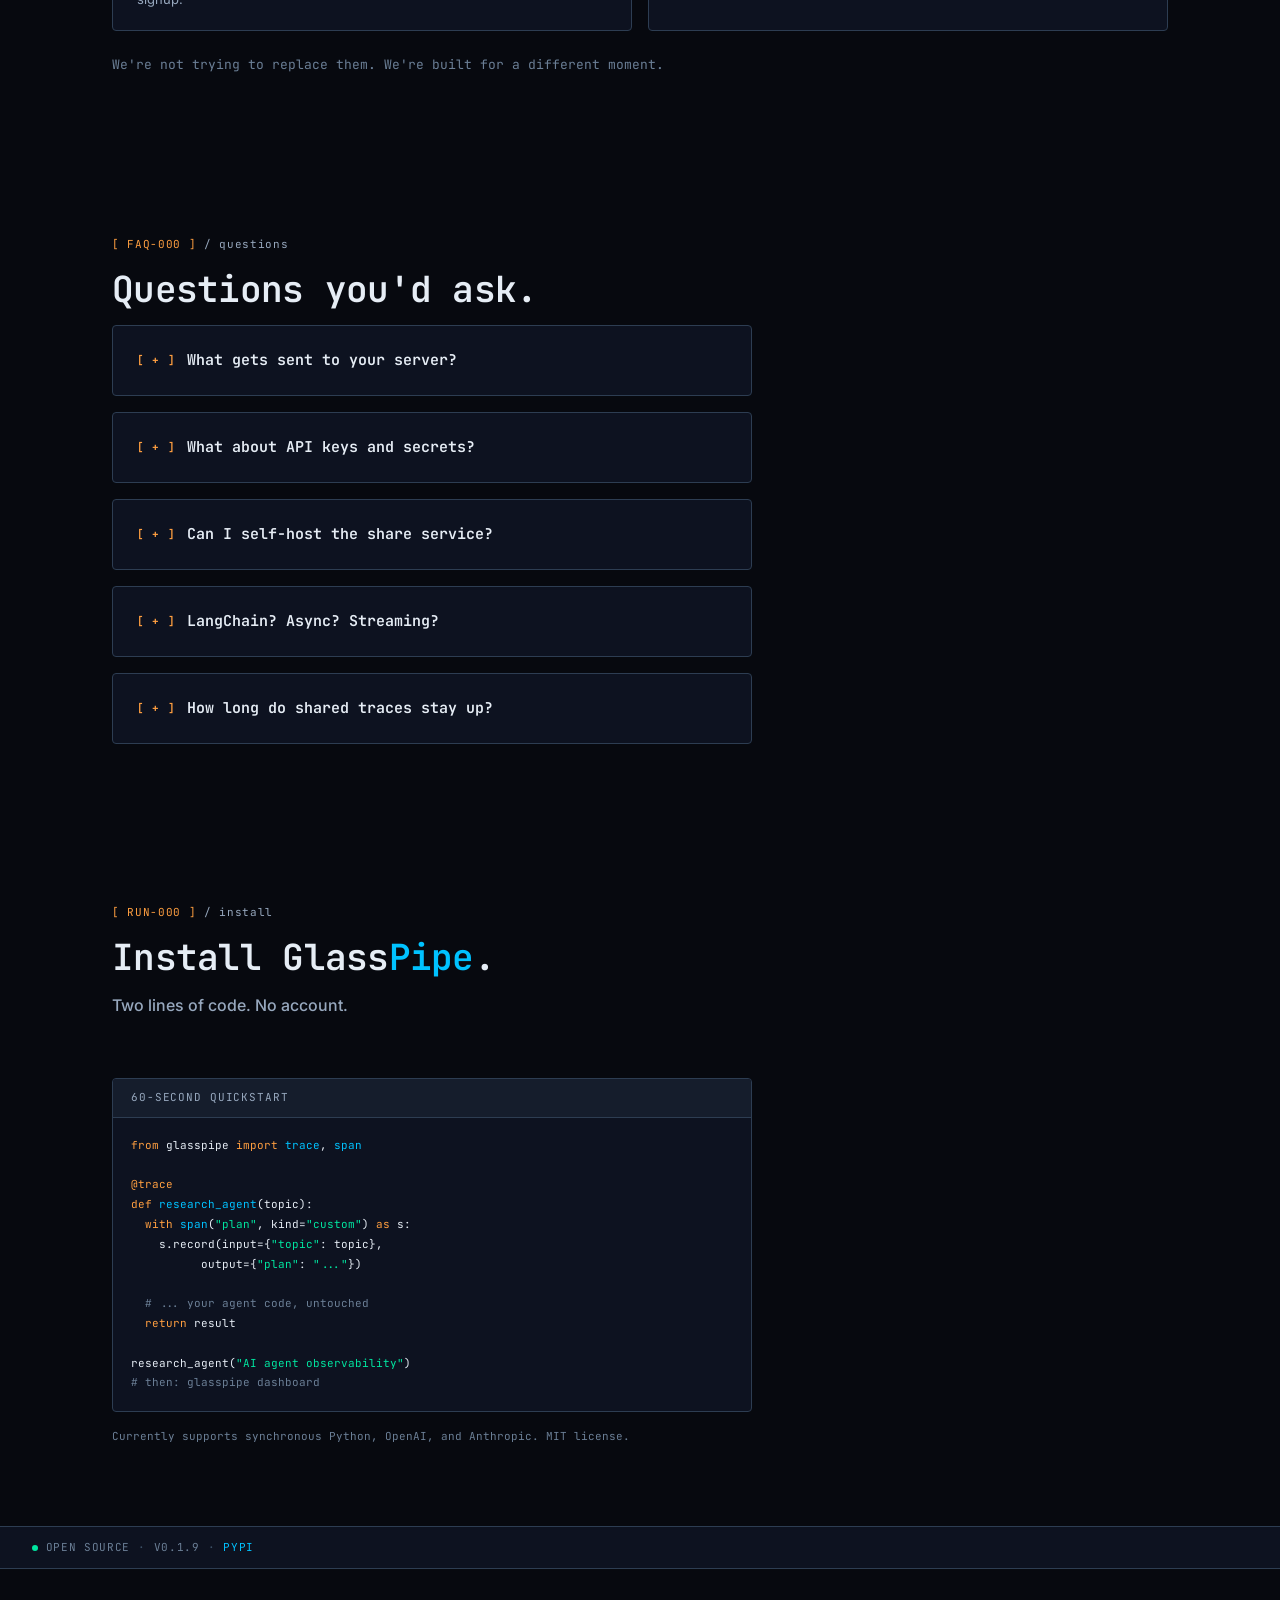
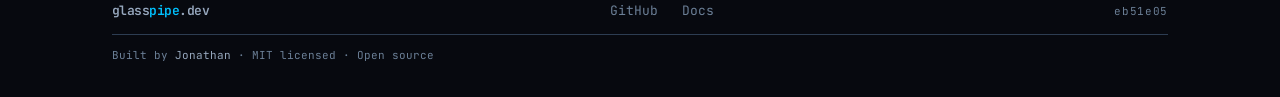
==== commit f5e38cae: "fix(web): link landing demo to live trace" ====
--- a/packages/web/index.html
+++ b/packages/web/index.html
@@ -85,12 +85,12 @@
     <p class="section-sub">No install needed. These are real shared traces &middot; the same view someone sees when you send them a debug link.</p>
 
     <div class="trace-cards">
-      <a href="https://glasspipe.dev/t/F3Sdpg" target="_blank" rel="noopener" class="trace-card">
+      <a href="https://glasspipe.dev/t/MVxbfb" target="_blank" rel="noopener" class="trace-card">
         <div class="trace-card-kind">[ AGENT ]</div>
         <div class="trace-card-name">Competitive Intel Agent</div>
         <div class="trace-card-desc">Competitive Intel Agent &middot; 8 spans</div>
       </a>
-      <a href="https://glasspipe.dev/t/pWvkVp" target="_blank" rel="noopener" class="trace-card">
+      <a href="https://glasspipe.dev/t/MVxbfb" target="_blank" rel="noopener" class="trace-card">
         <div class="trace-card-kind">[ AGENT ]</div>
         <div class="trace-card-name">Support Agent</div>
         <div class="trace-card-desc">Support Agent &middot; 4 spans</div>
@@ -132,7 +132,6 @@
 
         <div id="demo-tab-timeline" class="demo-tab-content active">
           <div class="demo-waterfall-timeline">
-          <div class="scroll-fade-wrap">
             <div class="waterfall-pane">
               <div class="ruler">
                 <span>0</span><span>575ms</span><span>1.15s</span><span>1.73s</span><span>2.3s</span>
@@ -162,7 +161,6 @@
                 </div>
               </div>
             </div>
-          </div>
 
             <div id="demo-detail" class="detail-pane demo-detail">
               <p class="detail-hint">&larr; Click a span to inspect it</p>
@@ -171,7 +169,6 @@
         </div>
 
         <div id="demo-tab-cost" class="demo-tab-content">
-          <div class="scroll-fade-wrap">
           <div class="demo-cost-wrap">
             <table class="demo-cost-table">
               <thead>
@@ -213,8 +210,8 @@
               </tfoot>
             </table>
           </div>
-          </div>
-        </div>
+        </div>
+
         <div class="demo-placeholder-cta">
           <a href="#get-started" class="link-action">Install GlassPipe</a> to explore traces like this in your own dashboard
         </div>
@@ -258,7 +255,7 @@
         <div class="step-code">
           <span class="text-dim">$ </span>glasspipe dashboard<br>
           <span class="text-status">&check; </span><span class="text-dim">localhost:3000</span><br><br>
-          <span class="text-dim"># share: glasspipe.dev/t/F3Sdpg</span>
+          <span class="text-dim"># share: glasspipe.dev/t/MVxbfb</span>
         </div>
       </div>
     </div>
@@ -490,8 +487,8 @@
     { t: 'out',  s: '' },
     { t: 'out',  s: '  \u2713 done in 2.3s \u00B7 1.2\u00A2', cls: 'out-ok' },
     { t: 'wait', ms: 250 },
-    { t: 'link', s: '  \u2192 glasspipe.dev/t/F3Sdpg',
-      href: 'https://glasspipe.dev/t/F3Sdpg' }
+    { t: 'link', s: '  \u2192 glasspipe.dev/t/MVxbfb',
+      href: 'https://glasspipe.dev/t/MVxbfb' }
   ];
 
   var token = 0;
@@ -775,34 +772,5 @@
 })();
 </script>
 
-<!-- ── Scroll fade affordance (mobile only) ──────────────── -->
-<script>
-(function(){
-  function updateFade(wrap) {
-    if (!wrap.scrollWidth) return;
-    var sl = wrap.scrollLeft;
-    wrap.classList.toggle('has-overflow-right', sl + wrap.clientWidth < wrap.scrollWidth - 2);
-    wrap.classList.toggle('has-overflow-left', sl > 2);
-  }
-
-  function updateAll() {
-    document.querySelectorAll('.scroll-fade-wrap').forEach(updateFade);
-  }
-
-  document.querySelectorAll('.scroll-fade-wrap').forEach(function(wrap) {
-    wrap.addEventListener('scroll', function() { updateFade(wrap); });
-  });
-
-  updateAll();
-
-  if ('ResizeObserver' in window) {
-    var ro = new ResizeObserver(updateAll);
-    document.querySelectorAll('.scroll-fade-wrap').forEach(function(wrap) { ro.observe(wrap); });
-  }
-
-  window.addEventListener('resize', updateAll);
-})();
-</script>
-
 </body>
 </html>
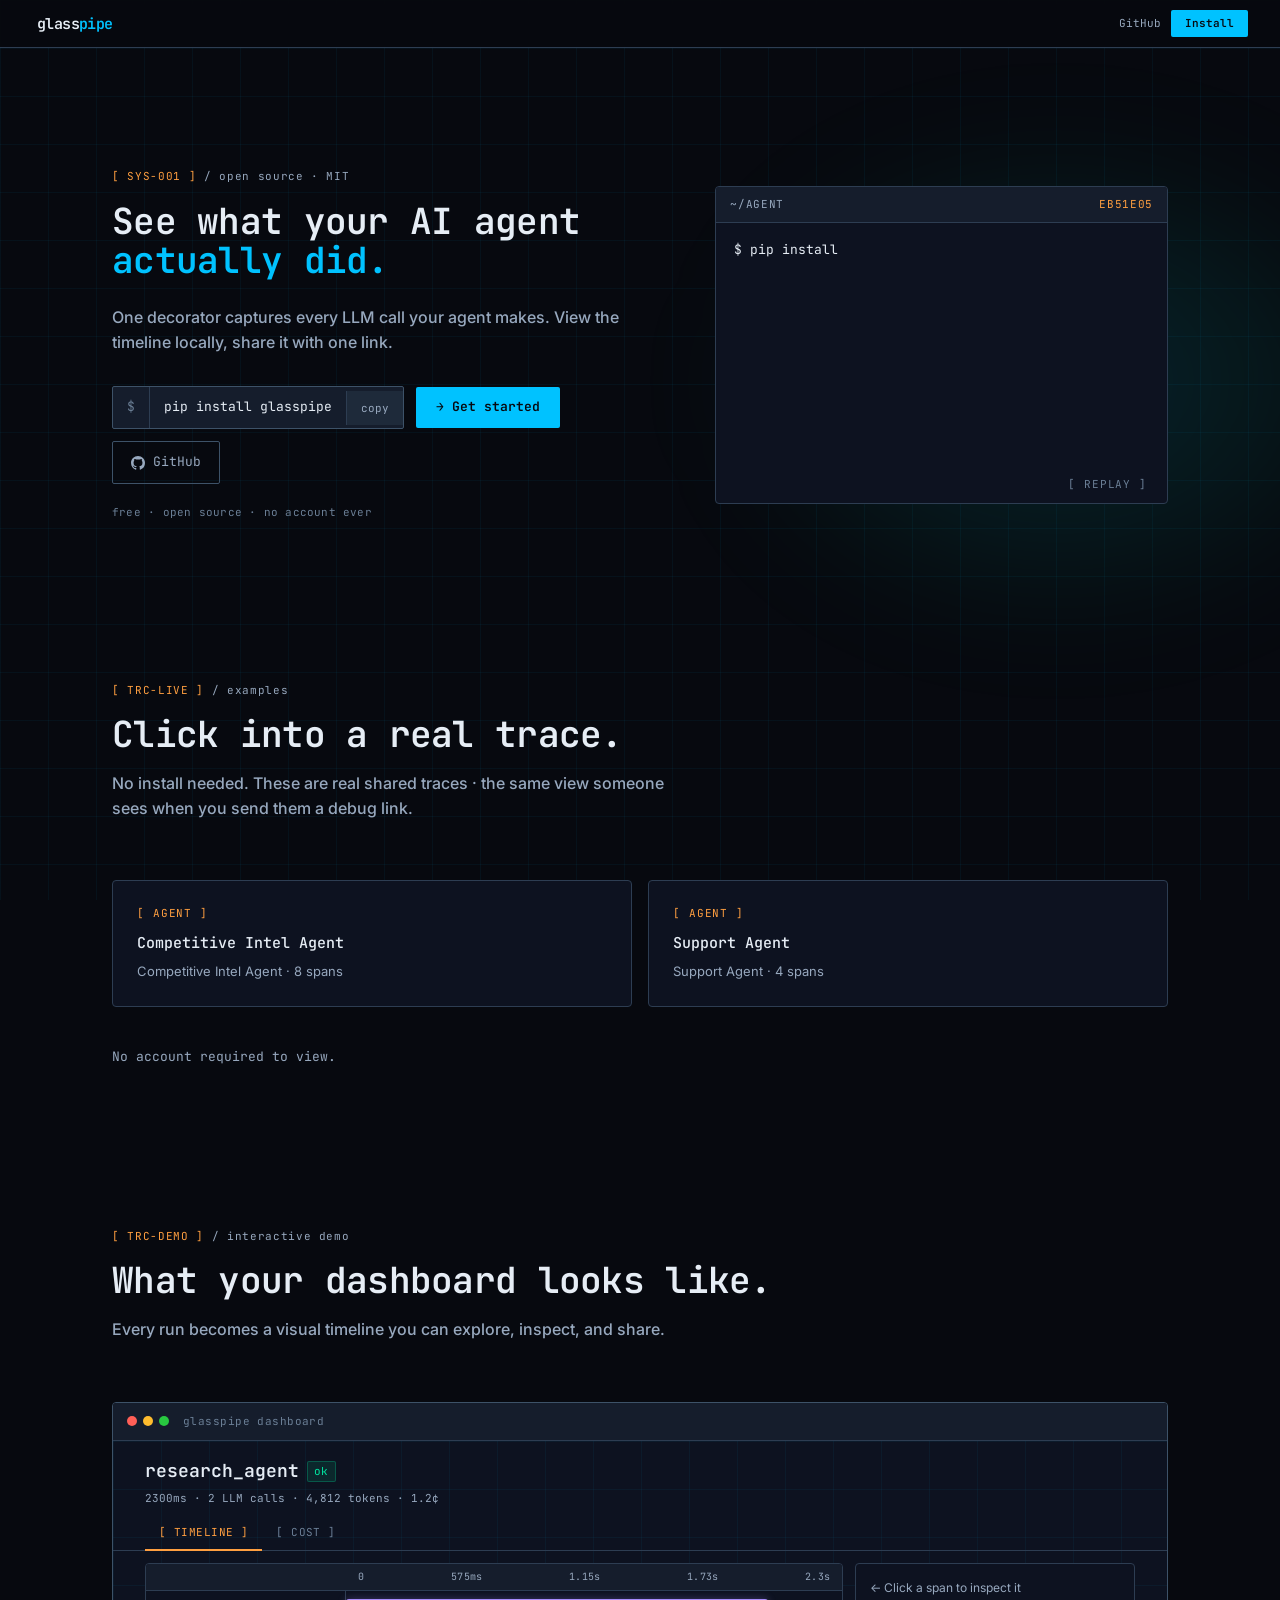
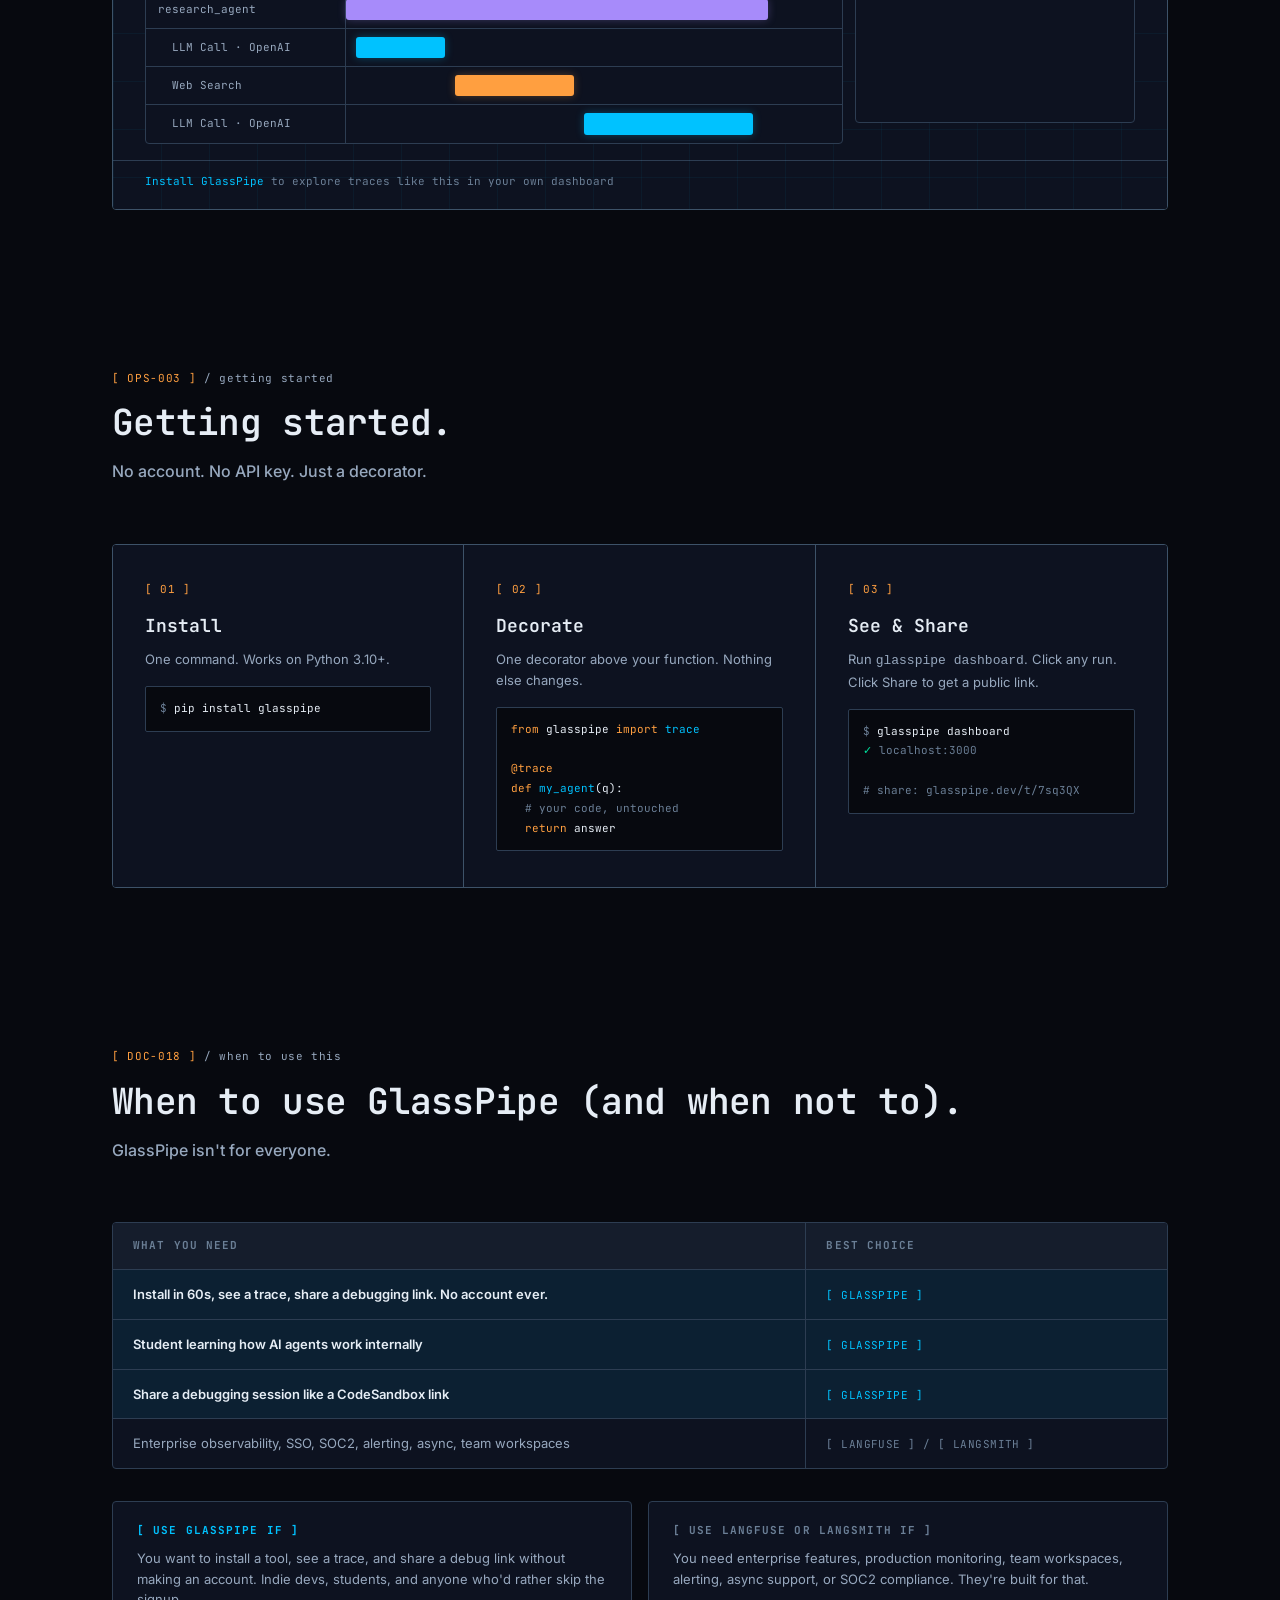
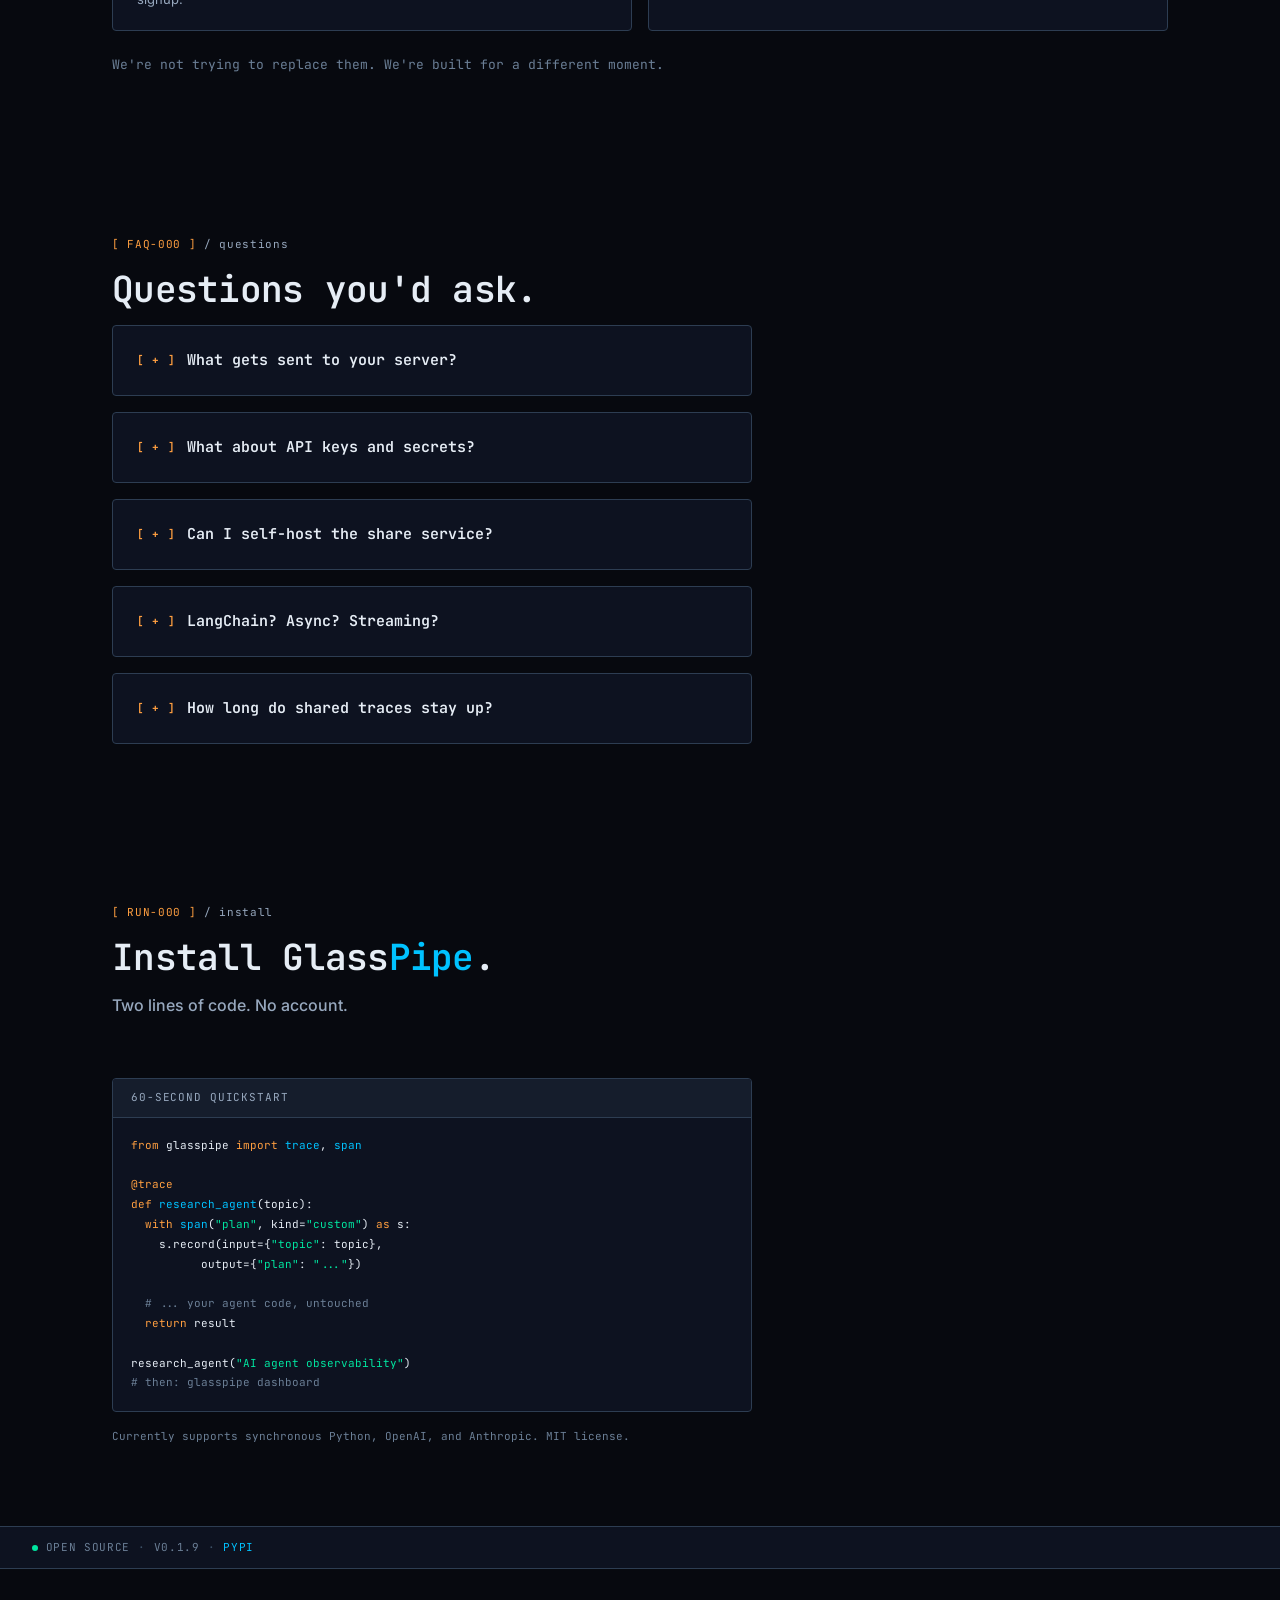
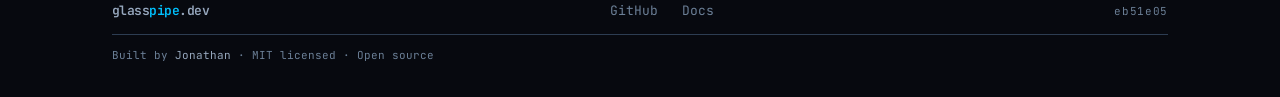
==== commit f90e0a7e: "fix(web): point demo trace links at fresh shared traces (7sq3QX, TyvF6u) The previous ids expired wi" ====
--- a/packages/web/index.html
+++ b/packages/web/index.html
@@ -85,12 +85,12 @@
     <p class="section-sub">No install needed. These are real shared traces &middot; the same view someone sees when you send them a debug link.</p>
 
     <div class="trace-cards">
-      <a href="https://glasspipe.dev/t/MVxbfb" target="_blank" rel="noopener" class="trace-card">
+      <a href="https://glasspipe.dev/t/7sq3QX" target="_blank" rel="noopener" class="trace-card">
         <div class="trace-card-kind">[ AGENT ]</div>
         <div class="trace-card-name">Competitive Intel Agent</div>
         <div class="trace-card-desc">Competitive Intel Agent &middot; 8 spans</div>
       </a>
-      <a href="https://glasspipe.dev/t/MVxbfb" target="_blank" rel="noopener" class="trace-card">
+      <a href="https://glasspipe.dev/t/TyvF6u" target="_blank" rel="noopener" class="trace-card">
         <div class="trace-card-kind">[ AGENT ]</div>
         <div class="trace-card-name">Support Agent</div>
         <div class="trace-card-desc">Support Agent &middot; 4 spans</div>
@@ -132,6 +132,7 @@
 
         <div id="demo-tab-timeline" class="demo-tab-content active">
           <div class="demo-waterfall-timeline">
+          <div class="scroll-fade-wrap">
             <div class="waterfall-pane">
               <div class="ruler">
                 <span>0</span><span>575ms</span><span>1.15s</span><span>1.73s</span><span>2.3s</span>
@@ -161,6 +162,7 @@
                 </div>
               </div>
             </div>
+          </div>
 
             <div id="demo-detail" class="detail-pane demo-detail">
               <p class="detail-hint">&larr; Click a span to inspect it</p>
@@ -169,6 +171,7 @@
         </div>
 
         <div id="demo-tab-cost" class="demo-tab-content">
+          <div class="scroll-fade-wrap">
           <div class="demo-cost-wrap">
             <table class="demo-cost-table">
               <thead>
@@ -210,8 +213,8 @@
               </tfoot>
             </table>
           </div>
+          </div>
         </div>
-
         <div class="demo-placeholder-cta">
           <a href="#get-started" class="link-action">Install GlassPipe</a> to explore traces like this in your own dashboard
         </div>
@@ -255,7 +258,7 @@
         <div class="step-code">
           <span class="text-dim">$ </span>glasspipe dashboard<br>
           <span class="text-status">&check; </span><span class="text-dim">localhost:3000</span><br><br>
-          <span class="text-dim"># share: glasspipe.dev/t/MVxbfb</span>
+          <span class="text-dim"># share: glasspipe.dev/t/7sq3QX</span>
         </div>
       </div>
     </div>
@@ -487,8 +490,8 @@
     { t: 'out',  s: '' },
     { t: 'out',  s: '  \u2713 done in 2.3s \u00B7 1.2\u00A2', cls: 'out-ok' },
     { t: 'wait', ms: 250 },
-    { t: 'link', s: '  \u2192 glasspipe.dev/t/MVxbfb',
-      href: 'https://glasspipe.dev/t/MVxbfb' }
+    { t: 'link', s: '  \u2192 glasspipe.dev/t/7sq3QX',
+      href: 'https://glasspipe.dev/t/7sq3QX' }
   ];
 
   var token = 0;
@@ -772,5 +775,34 @@
 })();
 </script>
 
+<!-- ── Scroll fade affordance (mobile only) ──────────────── -->
+<script>
+(function(){
+  function updateFade(wrap) {
+    if (!wrap.scrollWidth) return;
+    var sl = wrap.scrollLeft;
+    wrap.classList.toggle('has-overflow-right', sl + wrap.clientWidth < wrap.scrollWidth - 2);
+    wrap.classList.toggle('has-overflow-left', sl > 2);
+  }
+
+  function updateAll() {
+    document.querySelectorAll('.scroll-fade-wrap').forEach(updateFade);
+  }
+
+  document.querySelectorAll('.scroll-fade-wrap').forEach(function(wrap) {
+    wrap.addEventListener('scroll', function() { updateFade(wrap); });
+  });
+
+  updateAll();
+
+  if ('ResizeObserver' in window) {
+    var ro = new ResizeObserver(updateAll);
+    document.querySelectorAll('.scroll-fade-wrap').forEach(function(wrap) { ro.observe(wrap); });
+  }
+
+  window.addEventListener('resize', updateAll);
+})();
+</script>
+
 </body>
 </html>
